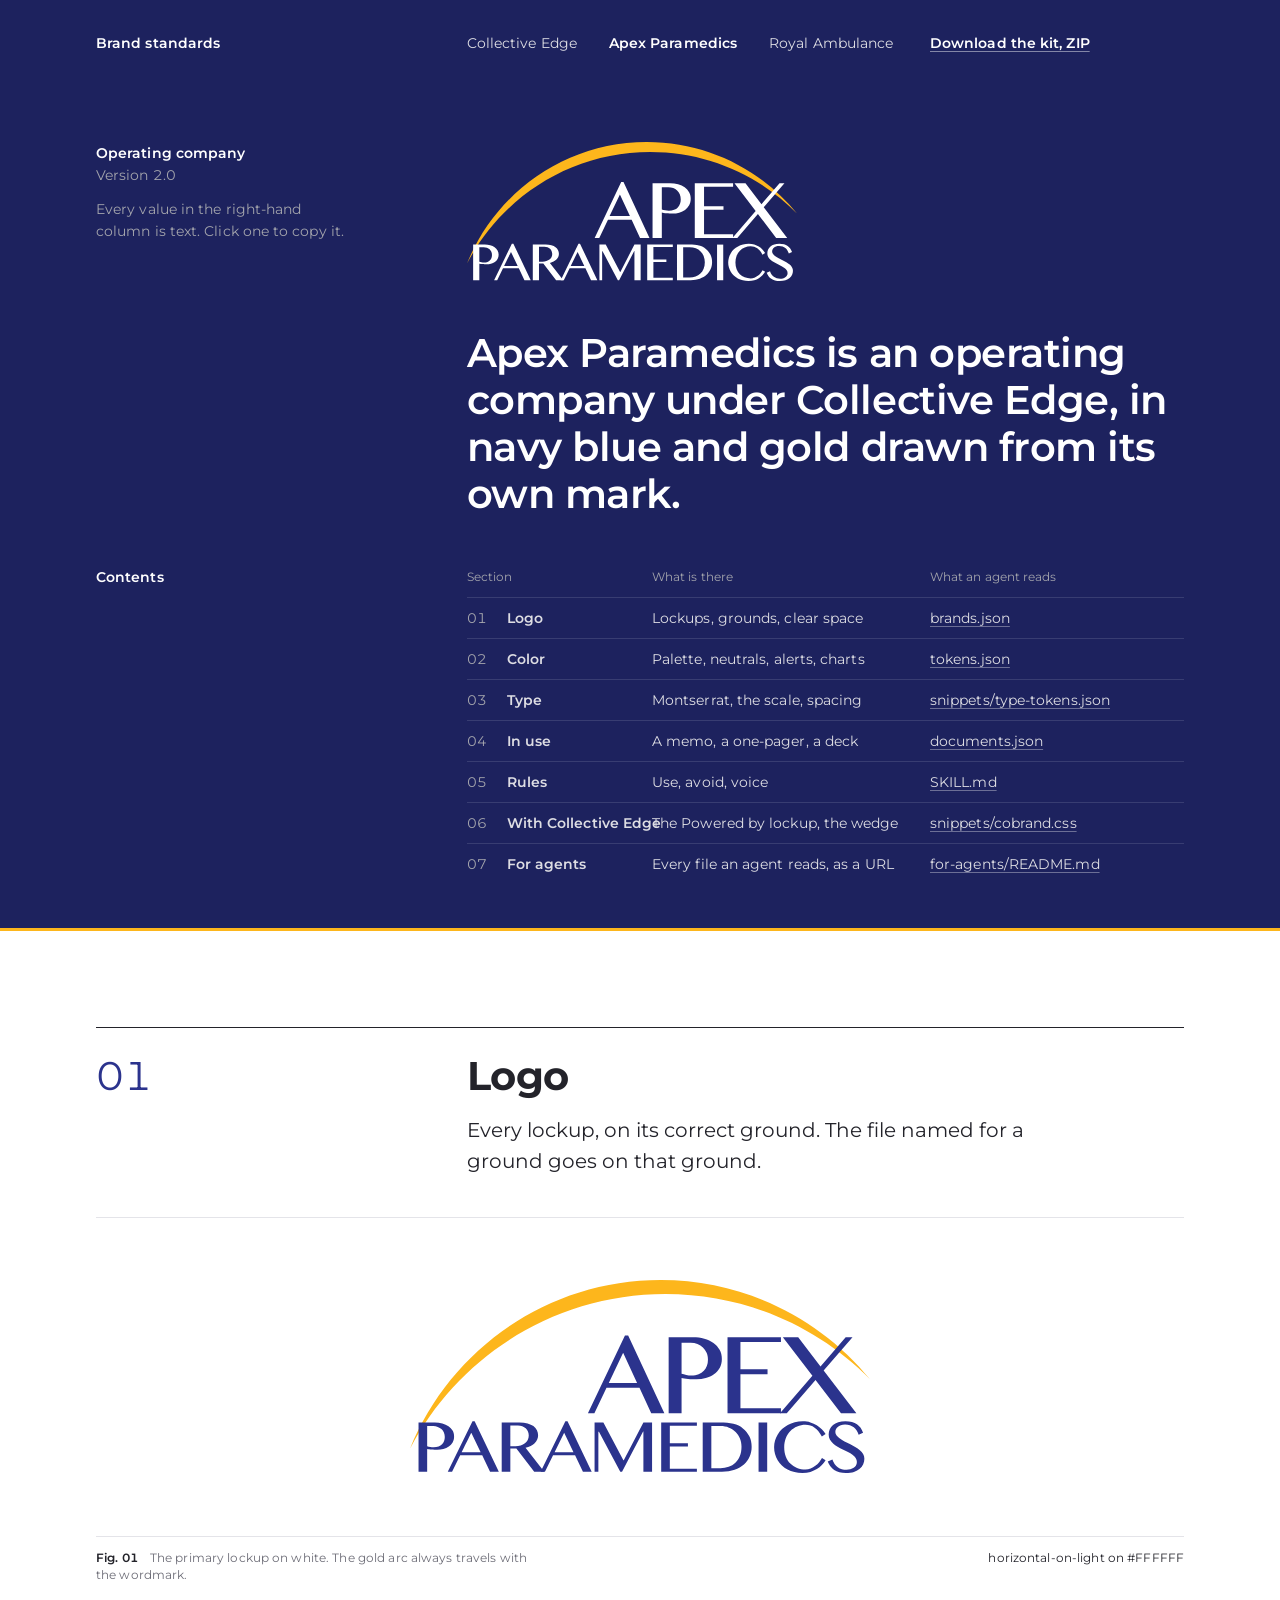
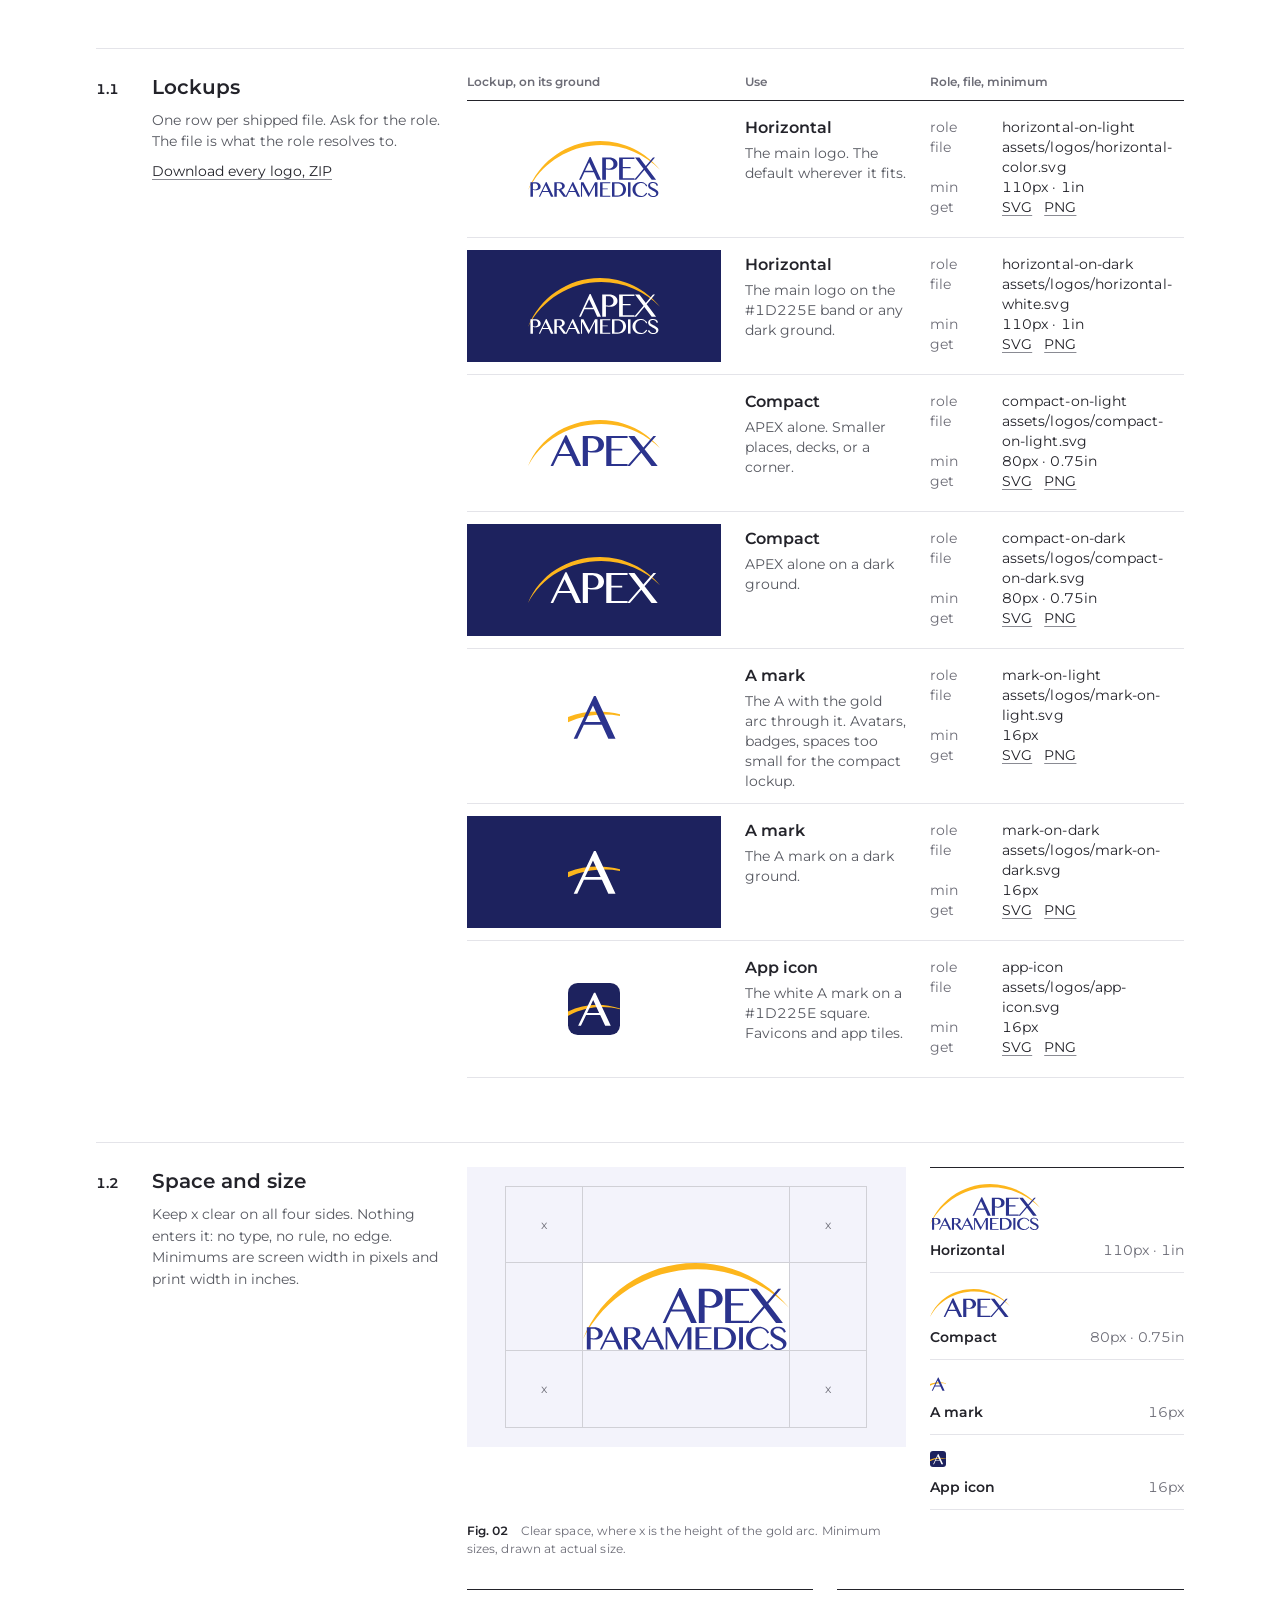
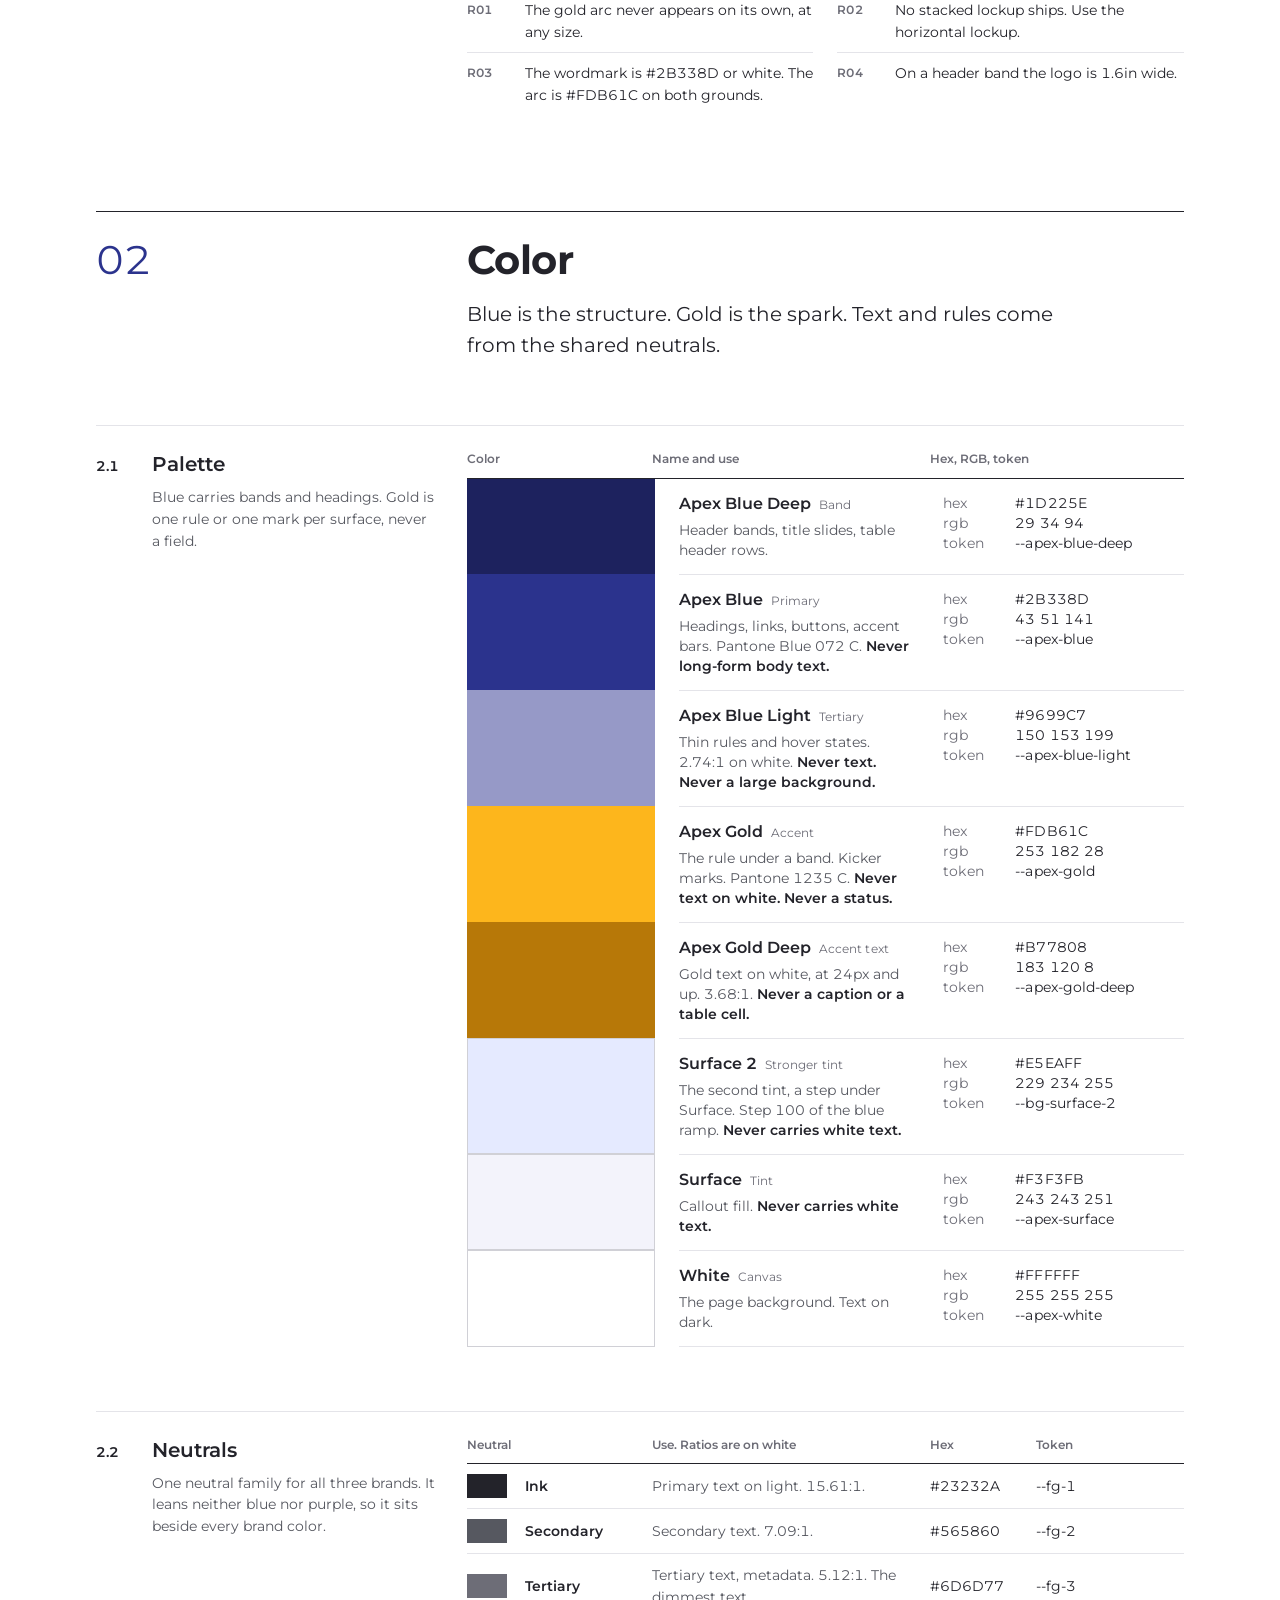
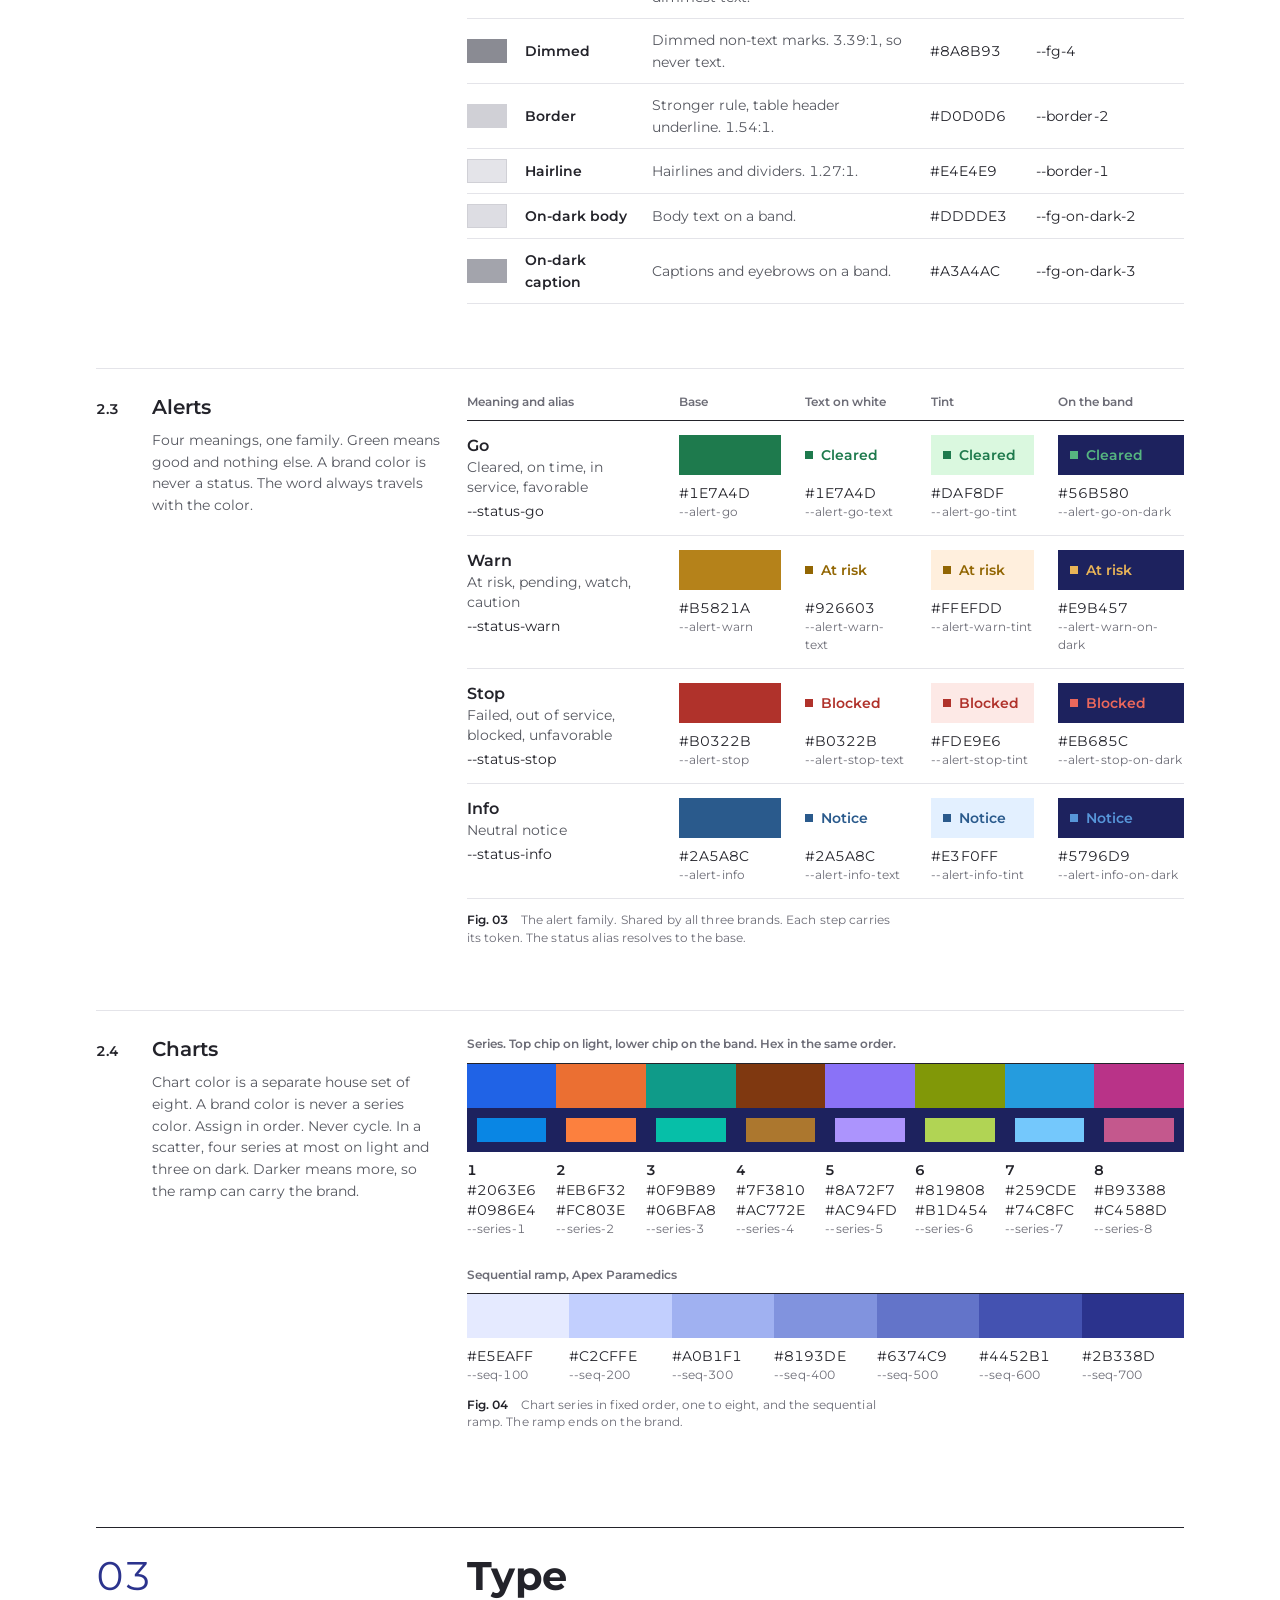
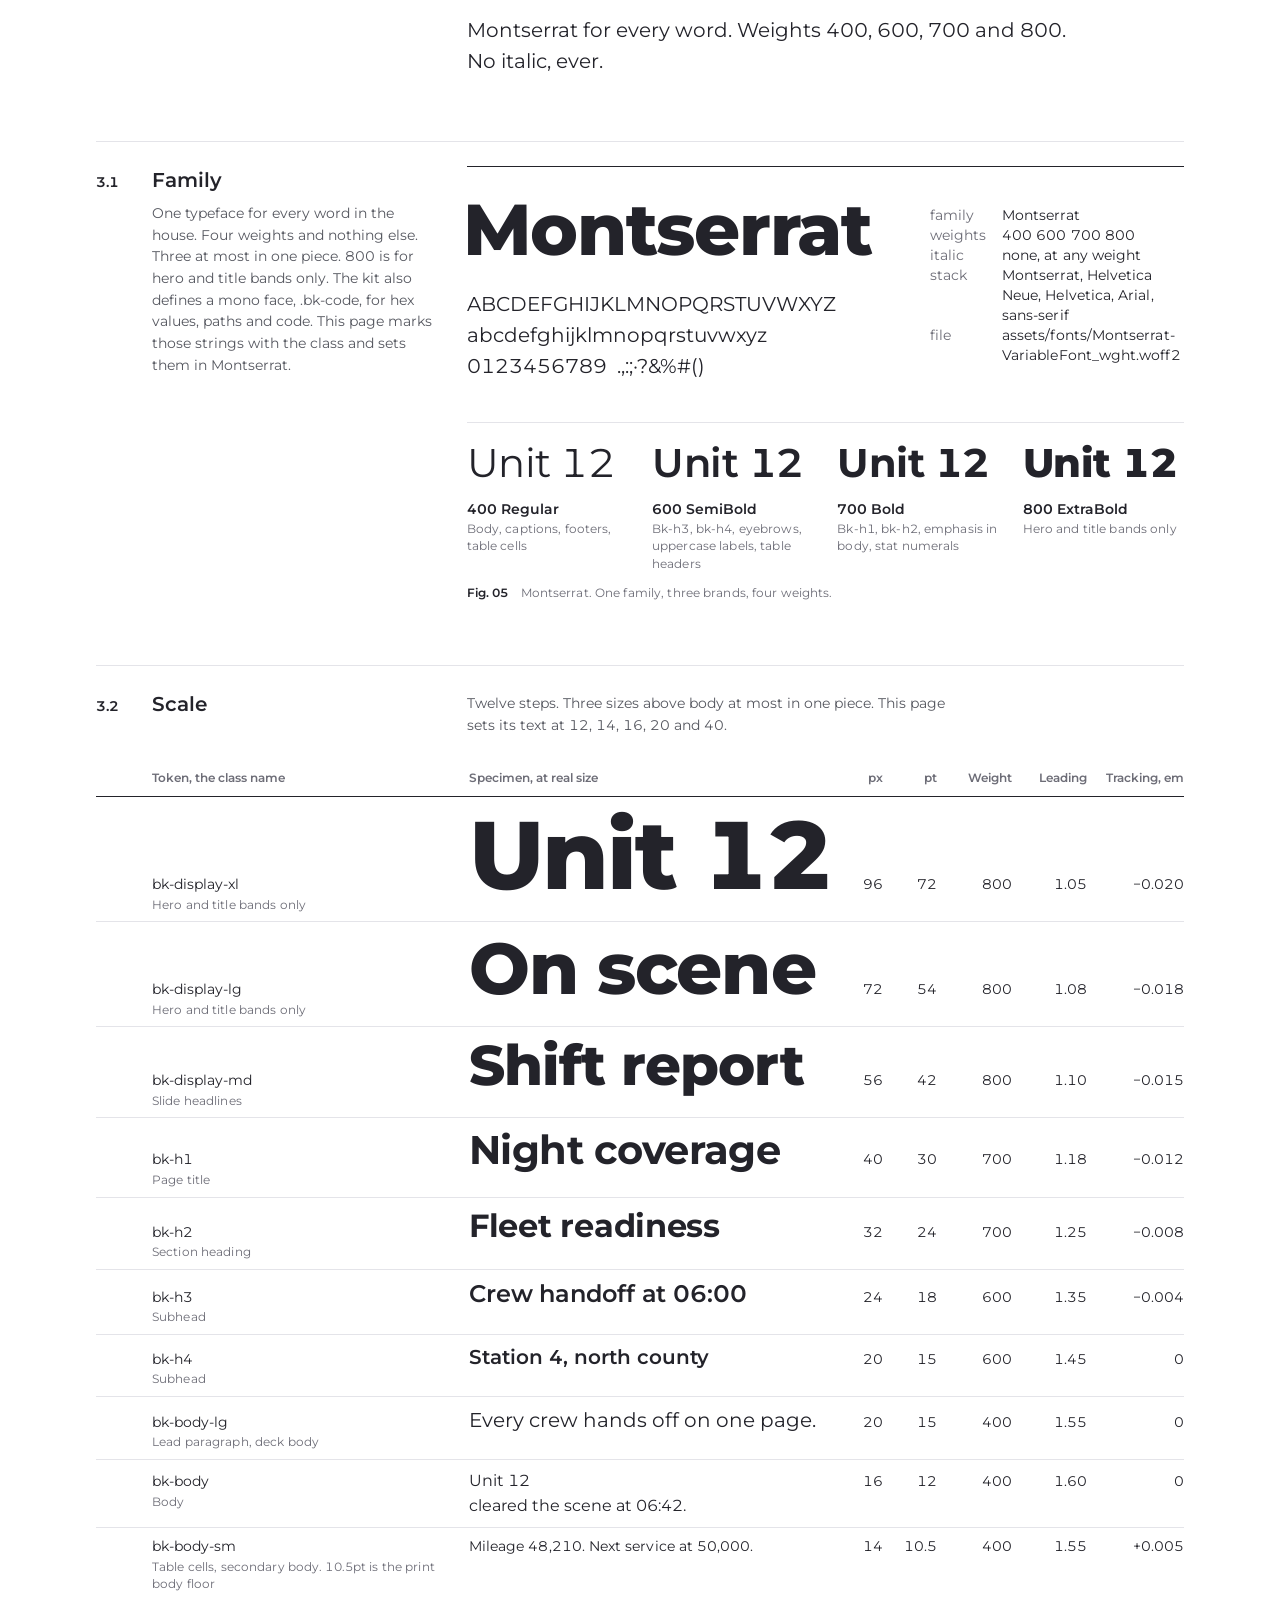
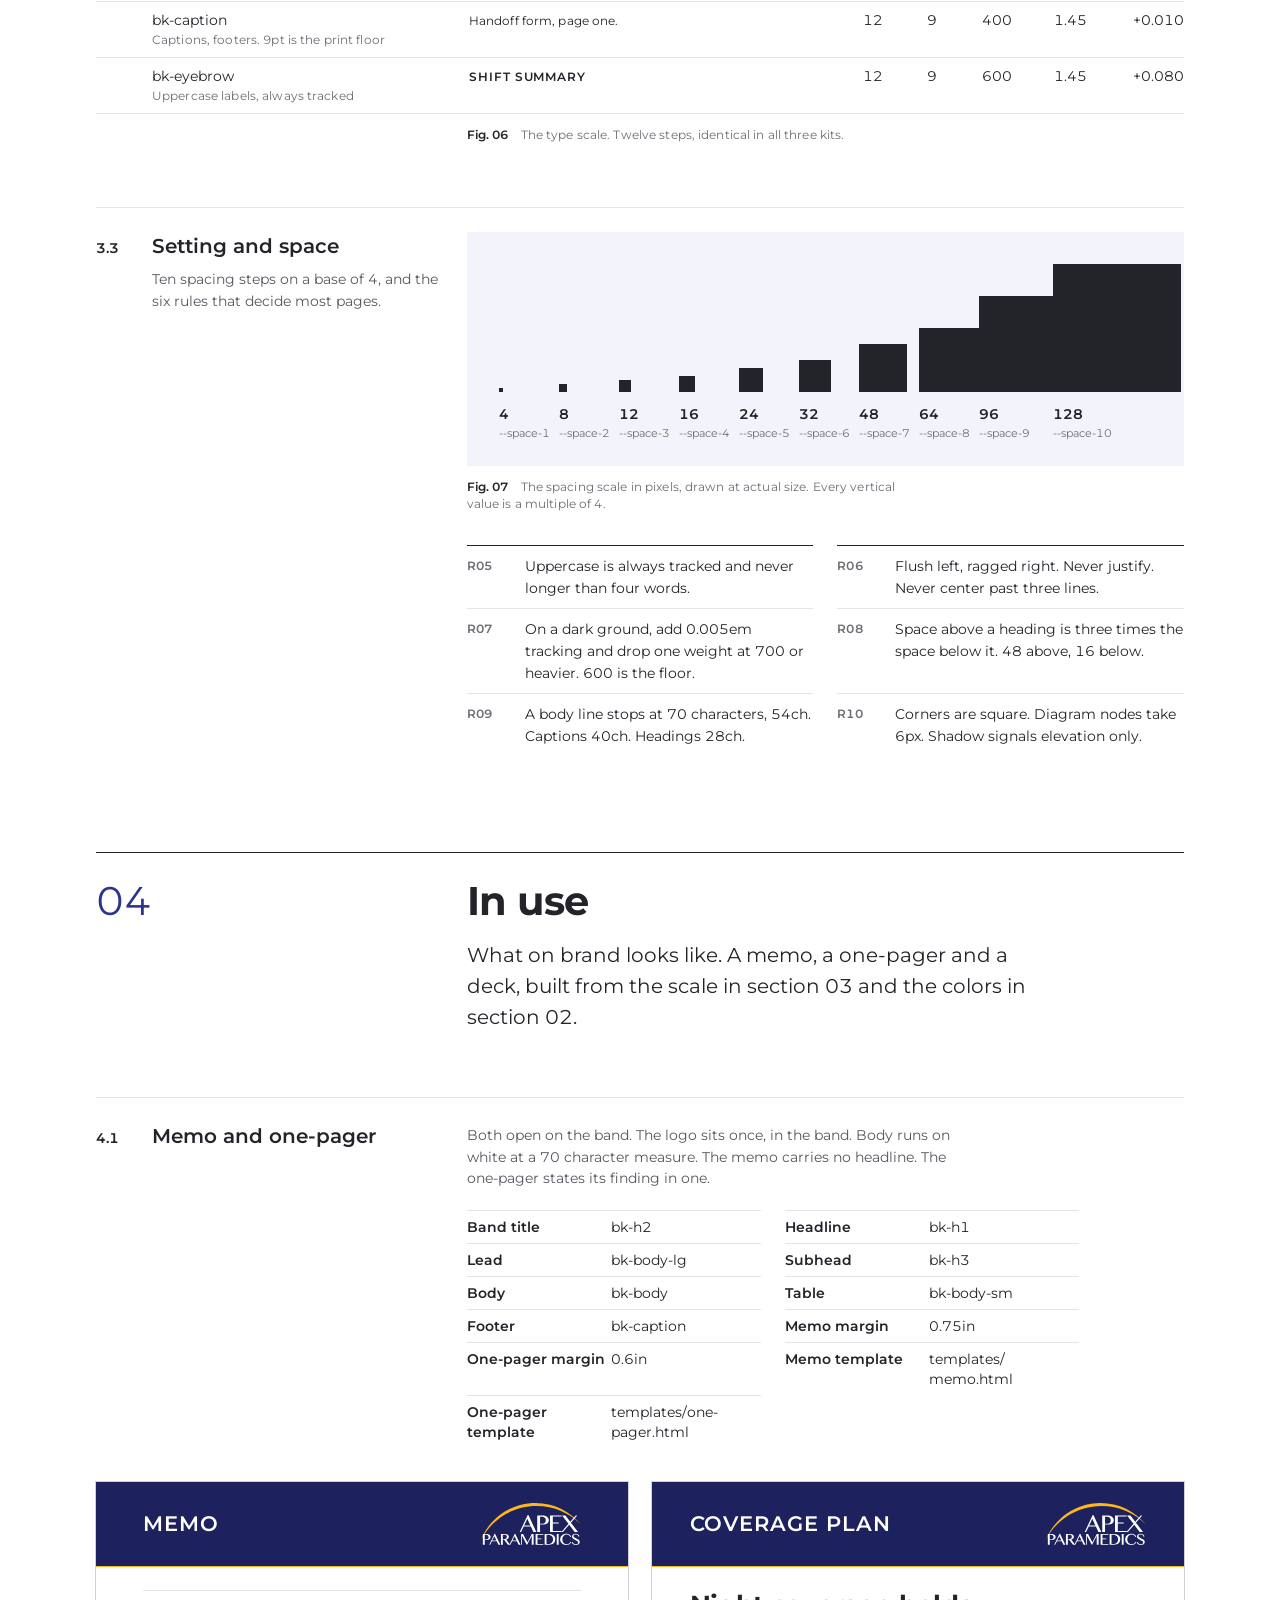
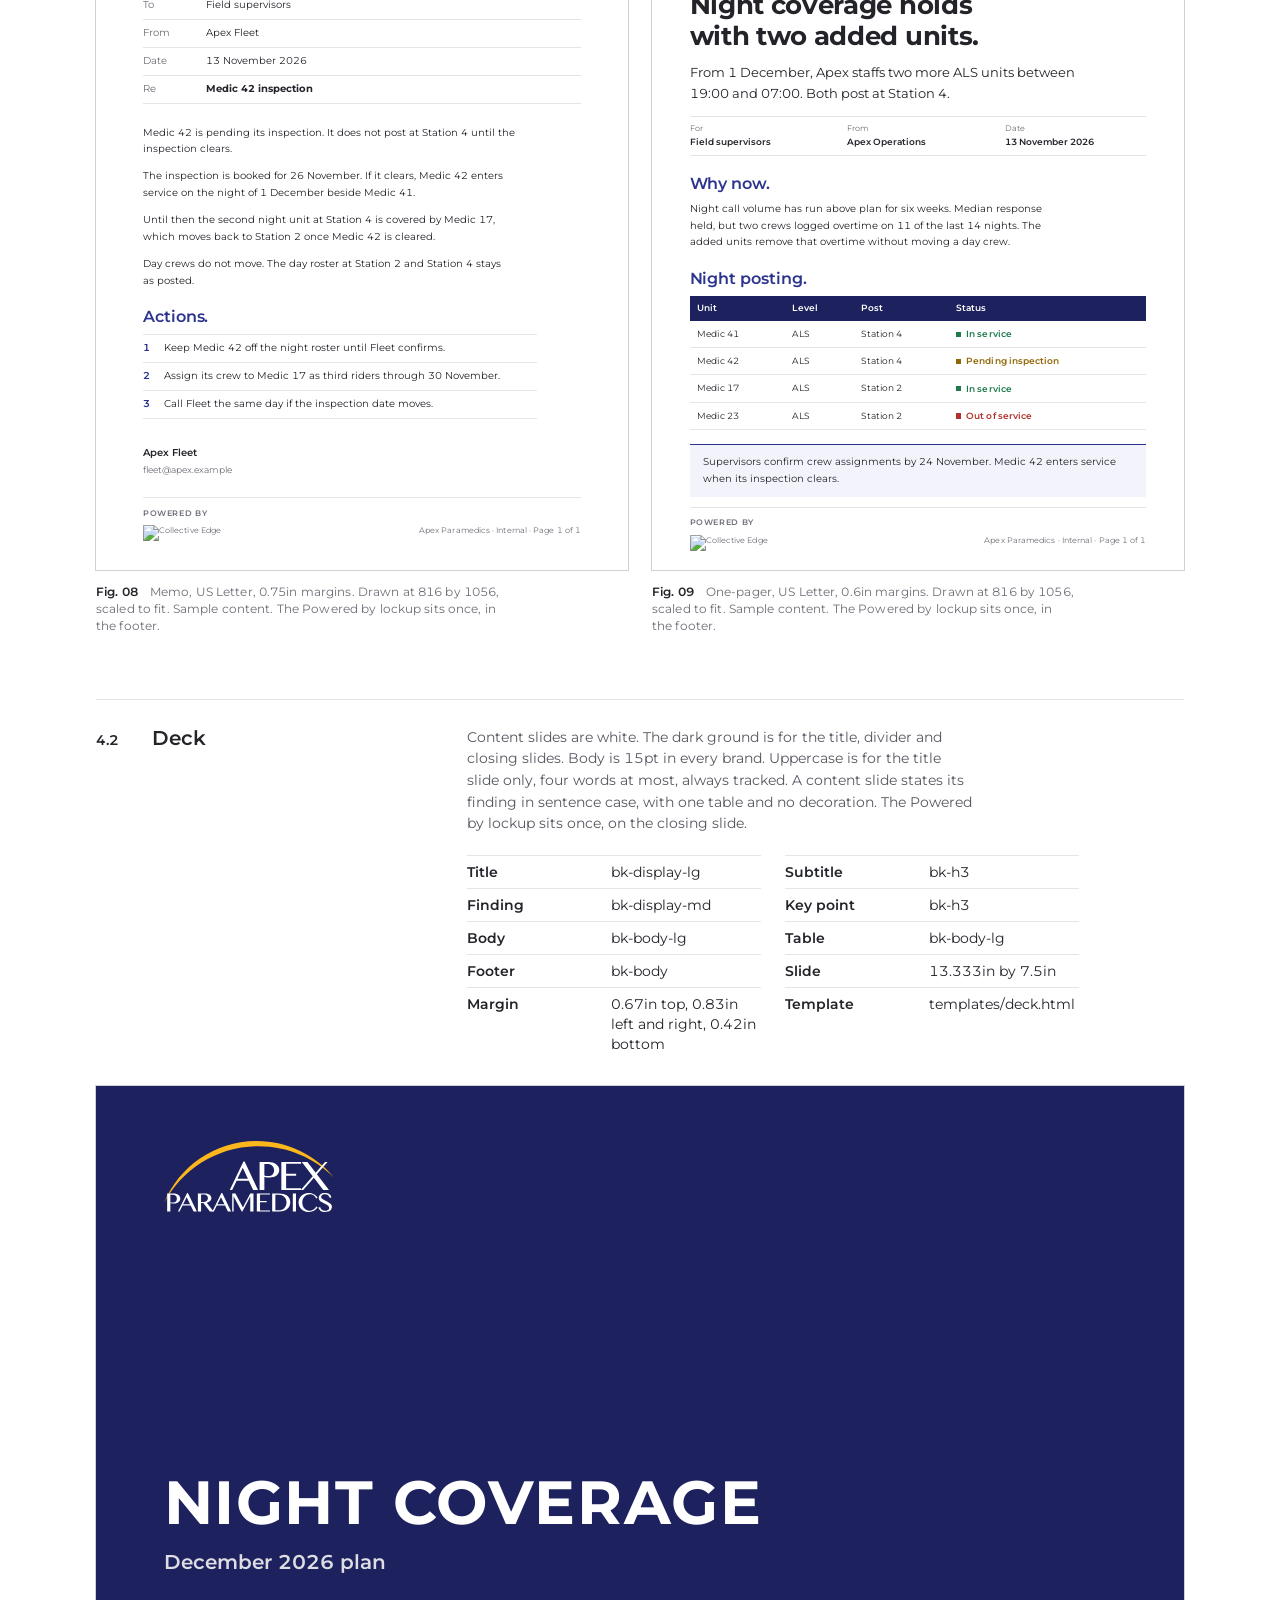
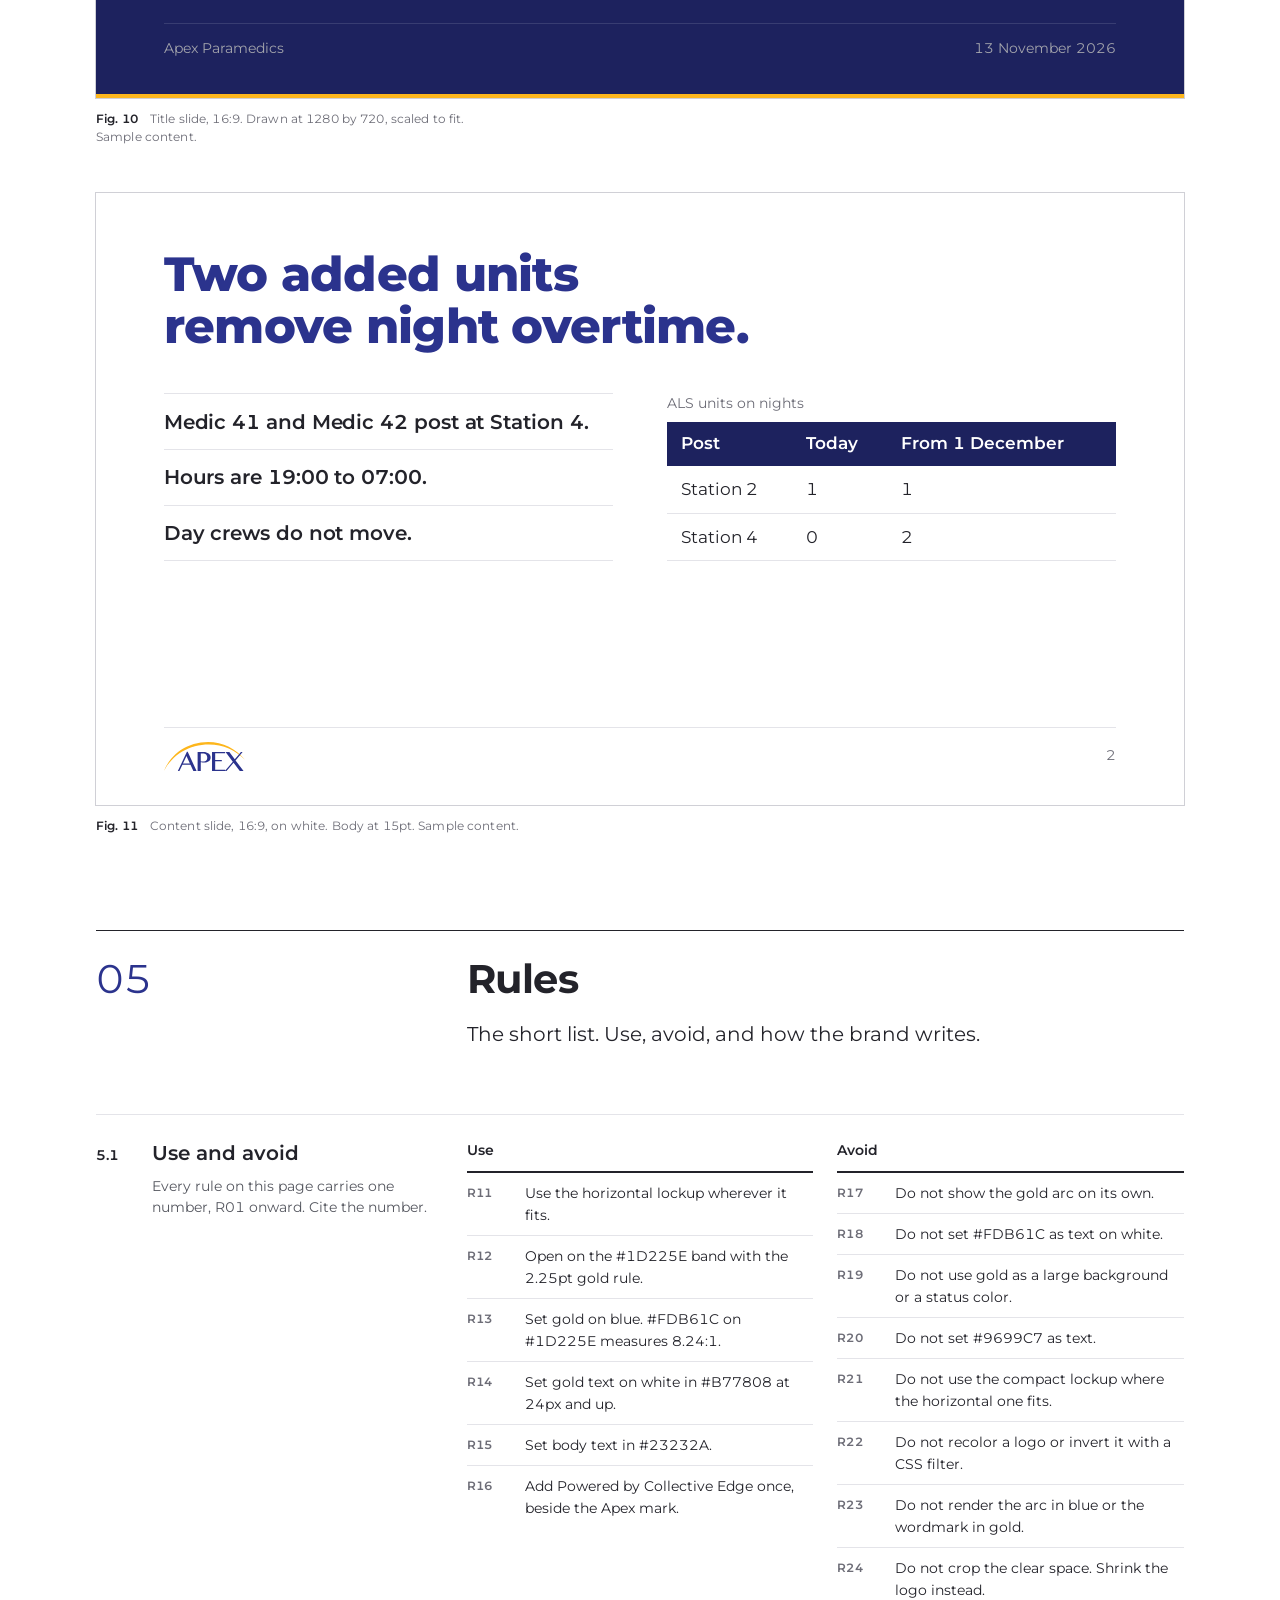
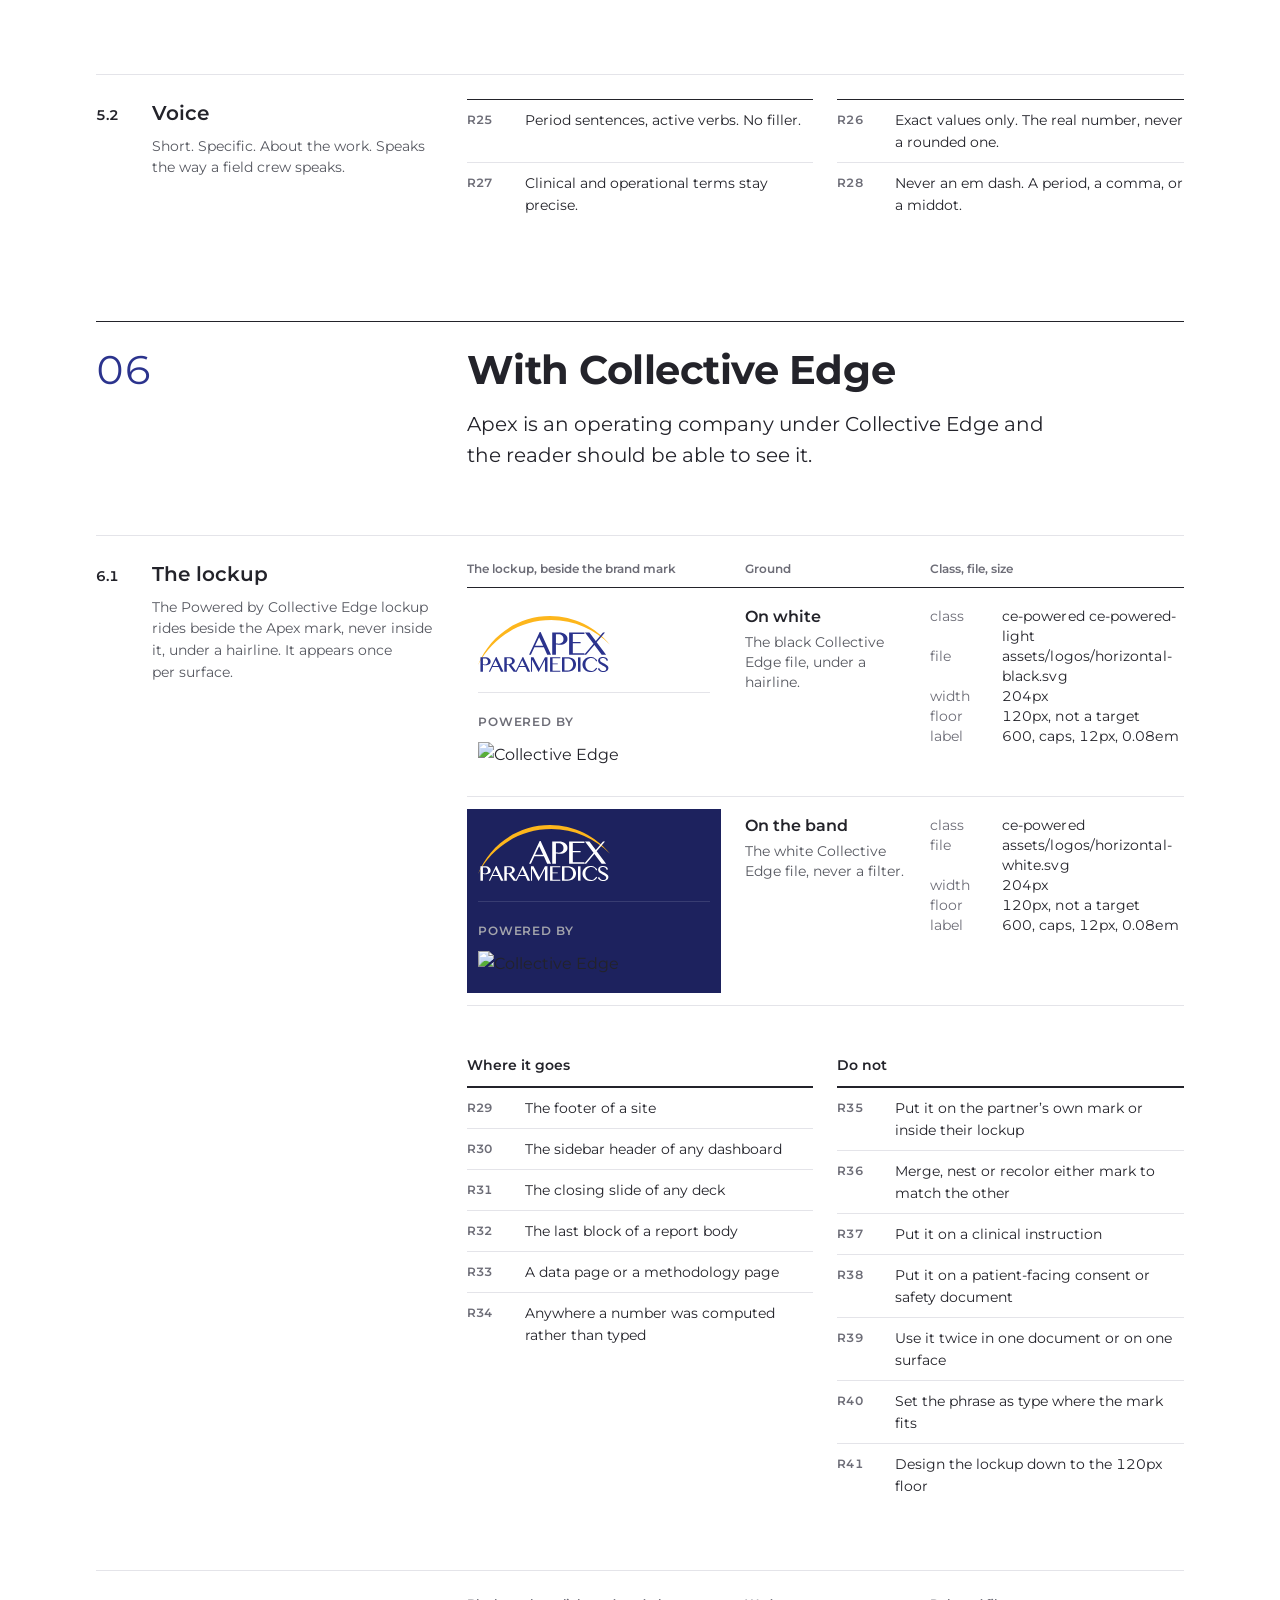
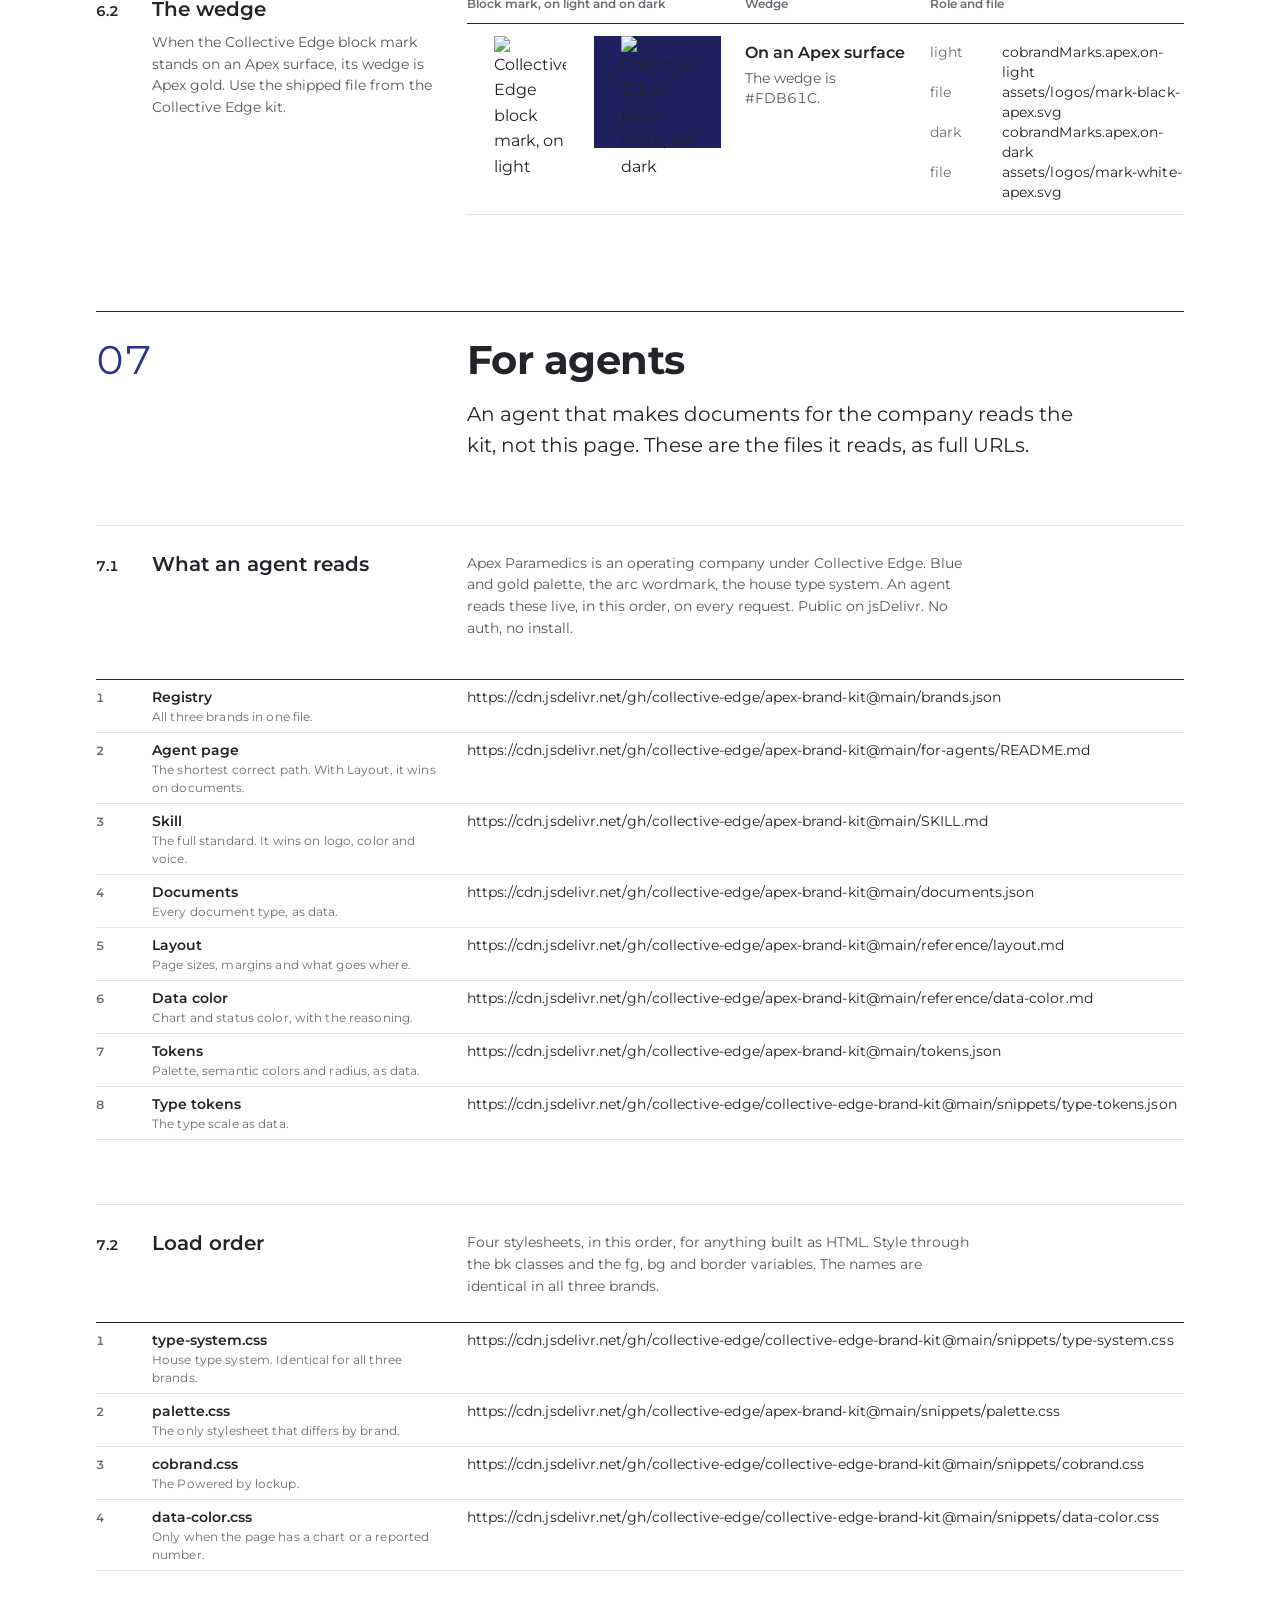
==== index.html @ e3236678 "Rebuild the kit as one design system, version 2.0 Layout standard and documents.json shared by all t" ====
<!doctype html>
<html lang="en">
<head>
<meta charset="utf-8">
<meta name="viewport" content="width=device-width, initial-scale=1">
<title>Apex Paramedics · Brand standards</title>
<meta name="description" content="Apex Paramedics is an operating company under Collective Edge, in navy blue and gold drawn from its own mark. Logo, color, type, document examples and rules, with every value an agent reads.">
<link rel="canonical" href="https://collective-edge.github.io/apex-brand-kit/">
<link rel="icon" href="assets/logos/mark-on-light.svg" type="image/svg+xml">
<meta property="og:type" content="website">
<meta property="og:site_name" content="Apex Paramedics">
<meta property="og:title" content="Apex Paramedics · Brand standards">
<meta property="og:description" content="Apex Paramedics is an operating company under Collective Edge, in navy blue and gold drawn from its own mark. Logo, color, type, document examples and rules, with every value an agent reads.">
<meta property="og:url" content="https://collective-edge.github.io/apex-brand-kit/">
<meta property="og:image" content="https://collective-edge.github.io/apex-brand-kit/guidelines/og.png">
<meta property="og:image:width" content="1200">
<meta property="og:image:height" content="630">
<meta property="og:image:alt" content="Apex Paramedics logo on the brand band">
<meta name="twitter:card" content="summary_large_image">
<style>
/* ==========================================================
   THE GUIDELINES PAGE · one layout, three brands
   Identical in all three kits. guidelines/build.py inlines this
   file into index.html and fills the marked blocks from the kit.
   Grid     12 columns · 24px gutter · 96px margin at 1440
            rail = columns 1 to 4 · figures = columns 5 to 12
            machine column = columns 10 to 12, everywhere
   Type     Montserrat 400 600 700 · 12 14 16 20 40
   Space    4px base · 96 above a section · 64 above a subsection
   Theme    the block marked THEME is all that differs per brand,
            and it is written from tokens.json
   Macros   E(n) is n pixels of a drawn document, scaled to its
            frame. TYPE(step) is a step of snippets/type-tokens.json
   ========================================================== */
@font-face { font-family: "Montserrat"; src: url("for-humans/fonts/static/Montserrat-Regular.ttf") format("truetype"), url("https://cdn.jsdelivr.net/gh/collective-edge/apex-brand-kit@main/for-humans/fonts/static/Montserrat-Regular.ttf") format("truetype"); font-weight: 400; font-style: normal; font-display: swap; }
@font-face { font-family: "Montserrat"; src: url("for-humans/fonts/static/Montserrat-SemiBold.ttf") format("truetype"), url("https://cdn.jsdelivr.net/gh/collective-edge/apex-brand-kit@main/for-humans/fonts/static/Montserrat-SemiBold.ttf") format("truetype"); font-weight: 600; font-style: normal; font-display: swap; }
@font-face { font-family: "Montserrat"; src: url("for-humans/fonts/static/Montserrat-Bold.ttf") format("truetype"), url("https://cdn.jsdelivr.net/gh/collective-edge/apex-brand-kit@main/for-humans/fonts/static/Montserrat-Bold.ttf") format("truetype"); font-weight: 700; font-style: normal; font-display: swap; }
@font-face { font-family: "Montserrat"; src: url("for-humans/fonts/static/Montserrat-ExtraBold.ttf") format("truetype"), url("https://cdn.jsdelivr.net/gh/collective-edge/apex-brand-kit@main/for-humans/fonts/static/Montserrat-ExtraBold.ttf") format("truetype"); font-weight: 800; font-style: normal; font-display: swap; }

:root {
  /* theme, neutrals and alert text · from tokens.json */
  --accent: #2B338D;
  --band: #1D225E;
  --band-rule: #FDB61C;
  --surface: #F3F3FB;
  --inverse: #1D225E;
  --th: #1D225E;
  --th-fg: #FFFFFF;
  --th-rule: #1D225E;
  --ink: #23232A;
  --sec: #565860;
  --ter: #6D6D77;
  --dim: #8A8B93;
  --hair: #E4E4E9;
  --border: #D0D0D6;
  --od1: #FFFFFF;
  --od2: #DDDDE3;
  --od3: #A3A4AC;
  --odb: rgba(255,255,255,0.12);
  --go: #1E7A4D;
  --warn: #926603;
  --stop: #B0322B;
  --info: #2A5A8C;
  /* grid */
  --m: 96px; --g: 24px;
}

*, *::before, *::after { box-sizing: border-box; }
* { margin: 0; padding: 0; }
html { font-synthesis: none; -webkit-text-size-adjust: 100%; }
body {
  font-family: "Montserrat", "Helvetica Neue", Helvetica, Arial, sans-serif;
  font-size: 16px; line-height: 1.6; font-weight: 400; font-style: normal;
  color: var(--ink); background: #FFFFFF; overflow-x: clip;
  font-variant-numeric: tabular-nums lining-nums;
  -webkit-font-smoothing: antialiased; text-rendering: optimizeLegibility;
}
b, th, h1, h2, h3, h4, h5 { font-weight: inherit; font-size: inherit; }
ol, ul { list-style: none; }
img { display: block; height: auto; }
:focus-visible { outline: 2px solid var(--ink); outline-offset: 2px; }
.band :focus-visible { outline-color: var(--od1); }
.skip { position: absolute; left: -9999px; top: 0; z-index: 2; padding: 8px 16px; background: #FFFFFF; color: var(--ink); font-size: 14px; line-height: 22px; font-weight: 600; }
.skip:focus { left: 0; }
a { color: inherit; text-decoration: underline; text-decoration-thickness: 1px; text-underline-offset: 3px; text-decoration-color: var(--dim); }
table { border-collapse: collapse; width: 100%; }
h1, h2, h3, h4, h5 { text-wrap: balance; }
p { text-wrap: pretty; }

/* ---------- grid ---------- */
.wrap { max-width: 1440px; margin: 0 auto; padding: 0 var(--m); }
.grid { display: grid; grid-template-columns: repeat(12, minmax(0, 1fr)); column-gap: var(--g); }
.rail { grid-column: 1 / span 4; }
.main { grid-column: 5 / span 8; min-width: 0; }
.full { grid-column: 1 / -1; min-width: 0; margin-top: 32px; }
.g8 { display: grid; grid-template-columns: repeat(8, minmax(0, 1fr)); column-gap: var(--g); }
.c2 { grid-column: span 2; min-width: 0; } .c3 { grid-column: span 3; min-width: 0; } .c5 { grid-column: span 5; min-width: 0; }

/* ---------- machine values · selectable, copy on click ---------- */
.nb { white-space: nowrap; }
.mc { display: grid; grid-template-columns: 60px minmax(0, 1fr); column-gap: 12px; align-content: start; font-size: 14px; line-height: 20px; letter-spacing: 0.005em; }
.mc .k { color: var(--ter); }
.mc .v { overflow-wrap: anywhere; }
.mc .v.none { color: var(--ter); }
.mc .v a { margin-right: 12px; }
[data-c] { cursor: copy; }
[data-c]:hover { text-decoration: underline; text-decoration-thickness: 1px; text-underline-offset: 3px; text-decoration-color: var(--dim); }
[data-c].ok::after { content: "  Copied"; font-weight: 600; color: var(--ter); white-space: pre; }
.band [data-c].ok::after { color: var(--od3); }

/* ---------- opening band ---------- */
/* the band fills the 900px fold exactly, rule included, on all three pages */
.band { background: var(--band); color: var(--od1); border-bottom: 3px solid var(--band-rule); letter-spacing: 0.005em; min-height: 900px; display: flex; }
.band .wrap { flex: 1; width: 100%; display: flex; flex-direction: column; padding-top: 32px; padding-bottom: 44px; }
.band .top { font-size: 14px; line-height: 22px; }
.band .top .rail { font-weight: 600; }
.band nav .c5 { display: flex; gap: 32px; }
.band nav a { color: var(--od2); text-decoration: none; }
.band nav a[aria-current] { color: var(--od1); font-weight: 600; }
.band nav a.dl { color: var(--od1); font-weight: 600; text-decoration: underline; text-decoration-color: rgba(255,255,255,0.45); justify-self: start; }
.band .id { margin-top: 88px; }
.band .meta { font-size: 14px; line-height: 22px; color: var(--od3); align-self: start; }
.band .meta p { max-width: 260px; }
.band .meta p + p { margin-top: 12px; }
.band .meta b { display: block; color: var(--od1); font-weight: 600; }
.say { text-wrap: pretty; margin-top: 48px; font-size: 40px; line-height: 1.18; font-weight: 600; letter-spacing: -0.012em; }
.band .toc { margin-top: auto; padding-top: 48px; font-size: 14px; line-height: 22px; }
.band .toc .rail { font-weight: 600; }
.toc li { border-top: 1px solid var(--odb); padding: 9px 0; align-items: baseline; text-wrap: pretty; }
.toc li.hd { border-top: 0; padding-top: 0; font-size: 12px; line-height: 22px; color: var(--od3); }
.toc a { text-decoration: none; }
.toc .t { display: grid; grid-template-columns: 40px minmax(0, 1fr); font-weight: 600; white-space: nowrap; }
.toc .t span { font-weight: 400; color: var(--od3); }
.toc .d { color: var(--od2); }
.toc .f { text-decoration: underline; text-decoration-color: rgba(255,255,255,0.35); justify-self: start; }

/* ---------- sections ---------- */
.sec { margin-top: 96px; border-top: 1px solid var(--ink); padding-top: 24px; }
.sec-head .num, .sec-head h2 { font-size: 40px; line-height: 1.18; letter-spacing: -0.012em; }
.sec-head .num { font-weight: 400; color: var(--accent); }
.sec-head h2 { font-weight: 700; }
.lead { margin-top: 16px; font-size: 20px; line-height: 1.55; max-width: 612px; }

.sub { margin-top: 64px; border-top: 1px solid var(--hair); padding-top: 24px; }
.sub > .rail { display: grid; grid-template-columns: 56px minmax(0, 1fr); align-content: start; align-items: baseline; }
.sub .n { font-size: 14px; line-height: 29px; font-weight: 600; }
.sub h3 { font-size: 20px; line-height: 29px; font-weight: 600; }
.sub .note a.blk { display: block; width: fit-content; margin-top: 8px; color: var(--ink); }
.sub .note { margin-top: 8px; font-size: 14px; line-height: 1.55; color: var(--sec); max-width: 320px; }
.sub .main > .note { margin-top: 3px; max-width: 506px; }
.used { display: block; margin-top: 16px; }
.used > span { display: grid; grid-template-columns: 144px minmax(0, 1fr); padding-top: 6px; margin-top: 6px; border-top: 1px solid var(--hair); font-size: 14px; line-height: 20px; }
.used > span:first-child { margin-top: 0; }
.used b { font-weight: 600; color: var(--ink); }
.used.wide { display: grid; grid-template-columns: 1fr 1fr; column-gap: var(--g); max-width: 612px; margin-top: 20px; }
.used.wide > span:nth-child(2) { margin-top: 0; }
.used + .stack, .used + .pair { margin-top: 32px; }

/* ---------- figures ---------- */
figure + figure, .tbl + figure, figure + .tbl { margin-top: 32px; }
figcaption { margin-top: 12px; max-width: 100%; text-wrap: pretty; display: flex; justify-content: space-between; gap: 24px; font-size: 12px; line-height: 1.45; letter-spacing: 0.01em; color: var(--ter); }
figcaption > span:first-child { max-width: 54ch; }
figcaption b { font-weight: 600; color: var(--ink); margin-right: 12px; }
figcaption .cap-r { flex: none; color: var(--ink); }
.pair { display: grid; grid-template-columns: 1fr 1fr; gap: 32px var(--g); }
.pair figure + figure { margin-top: 0; }
.stack figure + figure { margin-top: 48px; }
.plate { display: grid; place-items: center; }
.plate.dark { background: var(--band); }
.plate img { max-width: 84%; }
.field { background: var(--surface); }

/* the one large plate */
.bigplate { height: 320px; }
.bigplate.ruled { border-top: 1px solid var(--hair); border-bottom: 1px solid var(--hair); }
.sec-head + .grid > .full { margin-top: 40px; }

/* ---------- schedules: thing · meaning · machine value ---------- */
.tbl .hd { font-size: 12px; line-height: 1.45; font-weight: 600; color: var(--ter); padding-bottom: 10px; border-bottom: 1px solid var(--ink); }
.tbl .row { border-top: 1px solid var(--hair); padding: 12px 0; }
.tbl .hd + .row { border-top: 0; }
.tbl .row:last-child { border-bottom: 1px solid var(--hair); }
.tx { font-size: 14px; line-height: 20px; color: var(--sec); }
.tx b { display: block; font-size: 16px; line-height: 22px; font-weight: 600; color: var(--ink); margin-bottom: 4px; }
.tx .rl { font-size: 12px; font-weight: 400; color: var(--ter); margin-left: 8px; letter-spacing: 0.01em; }
.tx .nv { color: var(--ink); font-weight: 600; }
.logos .plate { height: 112px; }
.logos .tx, .logos .mc { padding-top: 4px; }

/* ---------- lists of lines ---------- */
.lines li { display: grid; grid-template-columns: 58px minmax(0, 1fr); padding: 9px 0; border-top: 1px solid var(--hair); font-size: 14px; line-height: 22px; }
.lines .i { font-size: 12px; font-weight: 600; color: var(--ter); letter-spacing: 0.01em; }
.lines.cols2 { display: grid; grid-template-columns: 1fr 1fr; column-gap: var(--g); }
.lines.cols2 li:nth-child(-n+2), .lines:not(.cols2) li:first-child { border-top: 1px solid var(--ink); }
.pair.rules { row-gap: 48px; }
.tbl + .pair.rules { margin-top: 48px; }
.rules h4 { font-size: 14px; line-height: 22px; font-weight: 600; padding-bottom: 10px; }
.rules .lines li:first-child { border-top: 2px solid var(--ink); }
figure + .lines, .pair + .lines { margin-top: 32px; }

/* ---------- 01 logo ---------- */
.cl { display: grid; grid-template-columns: repeat(8, minmax(0, 1fr)); column-gap: var(--g); }
.cl .field { grid-column: span 5; height: 280px; display: grid; place-items: center; }
.cs { --u: 1px; display: grid; gap: 1px; background: var(--border); padding: 1px; }
.cs span { background: var(--surface); display: grid; place-items: center; font-size: 12px; line-height: 1; color: var(--ter); position: relative; }
.cs .art { z-index: 1; background: #FFFFFF; }
.cs .art img { position: absolute; max-width: none; }
.mins { grid-column: span 3; align-self: start; }
.mins li { display: grid; grid-template-columns: minmax(0, 1fr) auto; align-items: end; column-gap: 12px; padding: 16px 0 12px; border-top: 1px solid var(--hair); font-size: 14px; line-height: 20px; }
.mins li:first-child { border-top: 1px solid var(--ink); }
.mins li:last-child { border-bottom: 1px solid var(--hair); }
.mins img { max-width: none; margin-bottom: 10px; }
.mins b { display: block; font-weight: 600; }
.mins .d { color: var(--ter); text-align: right; }

/* ---------- 02 color ---------- */
.pal .row { display: grid; grid-template-columns: 188px minmax(0, 1fr); column-gap: var(--g); padding: 0; border: 0 !important; min-height: 92px; }
.pal .sw.edge { box-shadow: inset 0 0 0 1px var(--border); }
.pal .info { display: grid; grid-template-columns: repeat(2, minmax(0, 1fr)); column-gap: var(--g); align-content: start; padding: 14px 0; border-top: 1px solid var(--hair); }
.pal .hd + .row .info { border-top: 0; }
.pal .row:last-child .info { border-bottom: 1px solid var(--hair); }

.neu .row { padding: 10px 0; align-items: center; font-size: 14px; line-height: 22px; }
.neu .nm { display: grid; grid-template-columns: 40px minmax(0, 1fr); column-gap: 18px; align-items: center; font-weight: 600; }
.neu .chip { height: 24px; }
.neu .chip.edge { box-shadow: inset 0 0 0 1px var(--border); }
.neu .u { color: var(--sec); }
.mci { display: grid; grid-template-columns: 82px minmax(0, 1fr); column-gap: var(--g); font-size: 14px; line-height: 20px; letter-spacing: 0.005em; }
.hd .mci { font-size: 12px; line-height: 1.45; letter-spacing: 0; }

.alert { table-layout: fixed; }
.alert th, .alert td { text-align: left; vertical-align: top; padding: 14px 24px 14px 0; border-top: 1px solid var(--hair); }
.alert td:last-child { padding-right: 0; }
.alert thead th { border-top: 0; padding-top: 0; padding-bottom: 10px; border-bottom: 1px solid var(--ink); font-size: 12px; line-height: 1.45; font-weight: 600; color: var(--ter); }
.alert thead th:first-child { width: 212px; }
.alert tbody tr:first-child > * { border-top: 0; }
.alert tbody tr:last-child > * { border-bottom: 1px solid var(--hair); }
.alert b { display: block; font-weight: 600; line-height: 22px; }
.alert .s { display: block; font-size: 14px; line-height: 20px; letter-spacing: 0.005em; }
.alert th .s:first-of-type { color: var(--sec); margin-bottom: 4px; }
.alert .tk { font-size: 12px; line-height: 18px; letter-spacing: 0.01em; color: var(--ter); overflow-wrap: anywhere; }
.alert .sw { display: flex; align-items: center; height: 40px; margin-bottom: 8px; }
.alert .sw.txt { padding: 0 12px; font-size: 14px; font-weight: 600; }
.alert .sw.bare { padding: 0; }
.alert .sw.dk { background: var(--band); letter-spacing: 0.005em; }
.alert .sw .dot { width: 8px; height: 8px; margin-right: 8px; }

.series { display: grid; grid-template-columns: repeat(8, minmax(0, 1fr)); }
.series + .series { margin-top: 20px; }
.series.seq { grid-template-columns: repeat(7, minmax(0, 1fr)); }
.series .c { display: block; height: 44px; margin-bottom: 8px; }
.series.two .c { margin-bottom: 0; }
.series.two .c.dk { height: 44px; border: 10px solid var(--band); margin-bottom: 8px; }
.series li > span { display: block; font-size: 14px; line-height: 20px; letter-spacing: 0.005em; }
.series .nn { font-weight: 600; }
.series .tk { font-size: 12px; line-height: 18px; letter-spacing: 0.01em; color: var(--ter); }
.series-h { font-size: 12px; line-height: 1.45; font-weight: 600; color: var(--ter); padding-bottom: 10px; margin-bottom: 0; border-bottom: 1px solid var(--ink); }
.series-h + .series { margin-top: 0; }
.series + .series-h { margin-top: 28px; }

/* ---------- 03 type ---------- */
.fam { border-top: 1px solid var(--ink); padding-top: 24px; }
.fam .w { font-size: 72px; line-height: 1.08; font-weight: 800; letter-spacing: -0.018em; margin-left: -4px; }
.fam .a { margin-top: 20px; font-size: 20px; line-height: 1.55; }
.fam .mc { padding-top: 14px; }
.wts { margin-top: 40px; border-top: 1px solid var(--hair); }
.wts li { padding-top: 16px; }
.wts .s { display: block; font-size: 40px; line-height: 1.18; letter-spacing: -0.012em; }
.wts b { display: block; margin-top: 12px; font-size: 14px; line-height: 22px; font-weight: 600; }
.wts .u { display: block; font-size: 12px; line-height: 1.45; letter-spacing: 0.01em; color: var(--ter); }

.scale th, .scale td { vertical-align: baseline; text-align: right; padding: 8px 0; border-top: 1px solid var(--hair); font-size: 14px; line-height: 1.55; }
.scale th { width: 424px; text-align: left; padding-left: 56px; padding-right: 24px; }
.scale th b { display: inline-block; font-weight: 600; }
.scale th .u { display: block; font-size: 12px; line-height: 1.45; letter-spacing: 0.01em; color: var(--ter); }
.scale td.s { text-align: left; white-space: nowrap; }
.scale td.s span { display: block; font-size: var(--fs); }
.scale td:nth-child(3), .scale td:nth-child(4) { width: 58px; }
.scale td:nth-child(5), .scale td:nth-child(6) { width: 82px; }
.scale td:nth-child(7) { width: 106px; }
.scale thead th, .scale thead td { border-top: 0; padding-top: 0; padding-bottom: 10px; border-bottom: 1px solid var(--ink); font-size: 12px; line-height: 1.45; font-weight: 600; color: var(--ter); }
.scale tbody tr:first-child > * { border-top: 0; }
.scale tbody tr:last-child > * { border-bottom: 1px solid var(--hair); }

.space { padding: 32px 32px 24px; }
.space ol { display: flex; align-items: flex-end; justify-content: space-between; }
.space li { min-width: 60px; }
.space .q { display: block; background: var(--ink); }
.space b { display: block; margin-top: 12px; font-size: 14px; line-height: 20px; font-weight: 600; }
.space .tk { display: block; font-size: 11px; line-height: 18px; color: var(--ter); white-space: nowrap; }
.meas .row { padding: 10px 0; font-size: 14px; line-height: 22px; align-items: baseline; }
.meas .row b { font-weight: 600; }
.meas .u { color: var(--sec); }

/* ---------- 04 in use · every length is E(real px) so the piece scales with its frame ---------- */
.frame { container-type: inline-size; box-shadow: 0 0 0 1px var(--border); }
.x-doc { --e: calc(100cqw / 51); aspect-ratio: 8.5 / 11; background: #FFFFFF; display: flex; flex-direction: column; overflow: hidden; }
.x-band { background: var(--band); border-bottom: calc(var(--e)*0.1875) solid var(--band-rule); color: #FFFFFF; padding: calc(var(--e)*2) calc(var(--e)*var(--mx)); display: flex; justify-content: space-between; align-items: center; }
.x-bt { font-size: calc(var(--e)*2); line-height: 1.25; font-weight: 700; letter-spacing: -0.008em; font-weight: 600; letter-spacing: 0.045em; text-transform: uppercase; }
.x-body { padding: calc(var(--e)*2.25) calc(var(--e)*var(--mx)) calc(var(--e)*1); flex: 1; }
.x-h1 { font-size: calc(var(--e)*2.5); line-height: 1.18; font-weight: 700; letter-spacing: -0.012em; }
.x-lead { font-size: calc(var(--e)*1.25); line-height: 1.55; font-weight: 400; letter-spacing: 0em; margin-top: calc(var(--e)*1); max-width: calc(var(--e)*40); }
.x-meta { display: grid; grid-template-columns: repeat(3, 1fr); column-gap: calc(var(--e)*1.5); margin-top: calc(var(--e)*1.25); padding: calc(var(--e)*0.625) 0; border-top: 1px solid var(--hair); border-bottom: 1px solid var(--hair); }
.x-meta span { display: block; font-size: calc(var(--e)*0.75); line-height: 1.45; letter-spacing: 0.01em; color: var(--ter); }
.x-meta b { display: block; font-size: calc(var(--e)*0.875); line-height: 1.55; font-weight: 600; }
.x-h3 { font-size: calc(var(--e)*1.5); line-height: 1.35; font-weight: 600; letter-spacing: -0.004em; color: var(--accent); margin: calc(var(--e)*1.625) 0 calc(var(--e)*0.625); }
.x-p { font-size: calc(var(--e)*1); line-height: 1.6; font-weight: 400; letter-spacing: 0em; max-width: calc(var(--e)*35.75); }
.x-p + .x-p { margin-top: calc(var(--e)*1); }
.x-call { margin-top: calc(var(--e)*1.375); padding: calc(var(--e)*0.875) calc(var(--e)*1.25); background: var(--surface); border-top: calc(var(--e)*0.125) solid var(--accent); font-size: calc(var(--e)*1); line-height: 1.6; }
.x-table { font-size: calc(var(--e)*0.875); line-height: 1.55; font-weight: 400; letter-spacing: 0.005em; }
.x-table th { text-align: left; font-weight: 600; padding: calc(var(--e)*0.5) calc(var(--e)*0.75); background: var(--th); color: var(--th-fg); border-bottom: calc(var(--e)*0.125) solid var(--th-rule); }
.x-table td { padding: calc(var(--e)*0.5625) calc(var(--e)*0.75); border-bottom: 1px solid var(--hair); }
.x-table th, .x-table td { white-space: nowrap; }
.st { display: inline-flex; align-items: center; gap: calc(var(--e)*0.5); font-weight: 600; }
.st .dot { width: calc(var(--e)*0.5); height: calc(var(--e)*0.5); background: currentColor; }
.st.go { color: var(--go); } .st.warn { color: var(--warn); } .st.stop { color: var(--stop); } .st.info { color: var(--info); }
.x-foot { margin: 0 calc(var(--e)*var(--mx)); padding: calc(var(--e)*0.875) 0 calc(var(--e)*var(--mx)*0.62); border-top: 1px solid var(--hair); display: flex; justify-content: space-between; align-items: flex-end; font-size: calc(var(--e)*0.75); line-height: 1.45; letter-spacing: 0.01em; color: var(--ter); }
.x-foot .pw { gap: calc(var(--e)*0.625); }
.x-foot .pw span { font-size: calc(var(--e)*0.75); }
.x-foot .pw img { width: calc(var(--e)*12.75); }
.x-foot .pw + span { margin-bottom: calc(var(--e)*0.4375); }
/* memo */
.x-to { display: grid; grid-template-columns: calc(var(--e)*6) minmax(0, 1fr); font-size: calc(var(--e)*1); line-height: 1.6; border-top: 1px solid var(--hair); }
.x-to > * { padding: calc(var(--e)*0.5) 0; border-bottom: 1px solid var(--hair); }
.x-to span { color: var(--ter); }
.x-to b { font-weight: 400; }
.x-to b.re { font-weight: 700; }
.x-to + .x-p { margin-top: calc(var(--e)*2); }
.x-ol li { display: grid; grid-template-columns: calc(var(--e)*2) minmax(0, 1fr); font-size: calc(var(--e)*1); line-height: 1.6; padding: calc(var(--e)*0.5) 0; border-top: 1px solid var(--hair); max-width: calc(var(--e)*37.75); }
.x-ol li:last-child { border-bottom: 1px solid var(--hair); }
.x-ol span { font-weight: 600; color: var(--accent); }
.x-sign { margin-top: calc(var(--e)*2.5); font-size: calc(var(--e)*1); line-height: 1.6; }
.x-sign b { display: block; font-weight: 600; }
.x-sign span { color: var(--ter); font-size: calc(var(--e)*0.875); }

.pw { display: grid; gap: 12px; justify-items: start; }
.pw span { font-size: 12px; line-height: 1.45; font-weight: 600; letter-spacing: 0.08em; text-transform: uppercase; color: var(--ter); }
.pw img { width: 204px; max-width: 100%; }

.x-slide { --e: calc(100cqw / 80); aspect-ratio: 16 / 9; display: flex; flex-direction: column; padding: calc(var(--e)*var(--mt)) calc(var(--e)*var(--mx)) calc(var(--e)*var(--mb)); overflow: hidden; }
.x-slide.title { background: var(--inverse); color: #FFFFFF; border-bottom: calc(var(--e)*0.3125) solid var(--band-rule); }
.x-slide .mid { margin-top: auto; }
.x-dt { font-size: calc(var(--e)*4.5); line-height: 1.08; font-weight: 800; letter-spacing: -0.018em; font-weight: 700; letter-spacing: 0.025em; text-transform: uppercase; }
.x-ds { font-size: calc(var(--e)*1.5); line-height: 1.35; font-weight: 600; letter-spacing: -0.004em; letter-spacing: 0.001em; color: var(--od2); margin-top: calc(var(--e)*1); }
.x-slide .ft { margin-top: calc(var(--e)*3.5); padding-top: calc(var(--e)*1); border-top: 1px solid var(--odb); display: flex; justify-content: space-between; align-items: center; font-size: calc(var(--e)*1); line-height: 1.6; font-weight: 400; letter-spacing: 0em; color: var(--od3); }
.x-slide.body { background: #FFFFFF; }
.x-st { font-size: calc(var(--e)*3.5); line-height: 1.1; font-weight: 800; letter-spacing: -0.015em; color: var(--accent); max-width: calc(var(--e)*60); }
.x-slide .cols { display: grid; grid-template-columns: 1fr 1fr; column-gap: calc(var(--e)*4); margin-top: calc(var(--e)*3); }
.x-pts li { font-size: calc(var(--e)*1.5); line-height: 1.35; font-weight: 600; letter-spacing: -0.004em; padding: calc(var(--e)*1) 0; border-top: 1px solid var(--hair); }
.x-pts li:last-child { border-bottom: 1px solid var(--hair); }
.x-tc { font-size: calc(var(--e)*1); line-height: 1.6; font-weight: 400; letter-spacing: 0em; color: var(--ter); margin-bottom: calc(var(--e)*0.5); }
.x-table.big { font-size: calc(var(--e)*1.25); line-height: 1.55; font-weight: 400; letter-spacing: 0em; }
.x-table.big th { padding: calc(var(--e)*0.625) calc(var(--e)*1); font-weight: 600; }
.x-table.big td { padding: calc(var(--e)*0.75) calc(var(--e)*1); }
.x-slide.body .ft { margin-top: auto; border-top-color: var(--hair); color: var(--ter); }

/* ---------- 06 co-brand ---------- */
.lockrow .plate { height: 184px; }
.lockrow .lk { width: 232px; }
.lockrow .lk > img { max-width: none; }
.lockrow .plate .pw { width: 100%; margin-top: 20px; padding-top: 20px; border-top: 1px solid var(--hair); }
.lockrow .plate.dark .pw { border-top-color: var(--odb); }
.lockrow .plate.dark .pw span { color: var(--od3); }
.wedge .duo { display: grid; grid-template-columns: 1fr 1fr; }
.wedge .plate { height: 112px; }
.wedge .plate img { width: 72px; }
.lockrow .tx, .lockrow .mc, .wedge .tx, .wedge .mc { padding-top: 6px; }

/* ---------- 07 agents ---------- */
.urls { margin-top: 24px; }
.urls li { padding: 6px 0; border-top: 1px solid var(--hair); align-items: baseline; }
.urls li:first-child { border-top: 1px solid var(--ink); }
.urls li:last-child { border-bottom: 1px solid var(--hair); }
.urls .rail { display: grid; grid-template-columns: 56px minmax(0, 1fr); align-items: baseline; }
.urls .i { font-size: 12px; line-height: 22px; font-weight: 600; color: var(--ter); }
.urls b { display: block; font-size: 14px; line-height: 22px; font-weight: 600; overflow-wrap: anywhere; }
.urls .d { display: block; font-size: 12px; line-height: 18px; color: var(--ter); letter-spacing: 0.01em; }
.urls .main { font-size: 14px; line-height: 22px; letter-spacing: 0.005em; overflow-wrap: anywhere; }

/* ---------- colophon ---------- */
.colophon { margin-top: 80px; border-top: 1px solid var(--ink); padding: 24px 0 72px; align-items: start; }
.colophon .main { display: flex; justify-content: space-between; align-items: flex-start; gap: 24px; }
.colophon .pw a { font-size: 12px; line-height: 1.6; letter-spacing: 0.01em; }
.colophon p { font-size: 12px; line-height: 1.6; letter-spacing: 0.01em; color: var(--ter); }

/* ---------- narrow ---------- */
@media (max-width: 960px) {
  :root { --m: 16px; }
  .rail, .main { grid-column: 1 / -1; }
  .g8, .cl { grid-template-columns: minmax(0, 1fr); row-gap: 12px; }
  .c2, .c3, .c5, .cl .field, .mins { grid-column: 1 / -1; }
  .band { min-height: 0; }
  .band nav { margin-top: 8px; }
  .band nav .c5 { flex-wrap: wrap; gap: 4px 16px; }
  .band .id { margin-top: 48px; }
  .band .id .main { margin-top: 32px; }
  .band .id img { max-width: 100%; margin-left: 0 !important; }
  .say { font-size: 28px; margin-top: 32px; }
  .band .toc { margin-top: 48px; }
  .toc li.hd { display: none; }
  .toc li { row-gap: 2px; }
  .sec-head .num, .sec-head h2 { font-size: 28px; }
  .sub > .rail { margin-bottom: 20px; }
  .sub .note { max-width: none; }
  .pair, .lines.cols2, .used.wide { grid-template-columns: minmax(0, 1fr); }
  .lines.cols2 li:nth-child(2) { border-top-color: var(--hair); }
  .used.wide > span:nth-child(2) { margin-top: 6px; }
  .bigplate { height: 220px; }
  .tbl .hd { display: none; }
  .tbl .hd + .row { border-top: 1px solid var(--ink); }
  .plate:not(.dark):not(.bigplate) { box-shadow: inset 0 0 0 1px var(--hair); }
  .pal .row { grid-template-columns: 56px minmax(0, 1fr); column-gap: 16px; }
  .pal .info { grid-template-columns: minmax(0, 1fr); row-gap: 8px; }
  .pal .hd + .row .info { border-top: 1px solid var(--ink); }
  .neu .row { row-gap: 4px; }
  .cl .field { height: auto; padding: 24px 0; }
  .cs { --u: min(1px, calc((100vw - 32px) / var(--w))); }
  .mins { margin-top: 12px; }
  /* the alert table and the type scale restack: one block per row, labelled cells */
  .alert, .alert tbody, .alert tr, .alert th, .alert td, .scale, .scale tbody, .scale tr, .scale th, .scale td { display: block; }
  .alert thead, .scale thead { display: none; }
  .alert tbody tr { display: grid; grid-template-columns: repeat(2, minmax(0, 1fr)); column-gap: 16px; padding: 14px 0 6px; border-top: 1px solid var(--hair); }
  .alert tbody tr:first-child { border-top: 1px solid var(--ink); }
  .alert tbody tr:last-child { border-bottom: 1px solid var(--hair); }
  .alert tbody th, .alert tbody td { border: 0 !important; padding: 0 0 12px; }
  .alert tbody th { grid-column: 1 / -1; }
  .alert td::before, .scale td[data-l]::before { content: attr(data-l); display: block; font-size: 12px; line-height: 18px; font-weight: 600; color: var(--ter); }
  .alert td::before { margin-bottom: 6px; }
  .scale tbody tr { display: grid; grid-template-columns: repeat(5, minmax(0, 1fr)); column-gap: 8px; padding: 12px 0; border-top: 1px solid var(--hair); }
  .scale tbody tr:first-child { border-top: 1px solid var(--ink); }
  .scale tbody tr:last-child { border-bottom: 1px solid var(--hair); }
  .scale tbody th, .scale tbody td { border: 0 !important; padding: 0; width: auto; text-align: left; }
  .scale td:nth-child(n) { width: auto; }
  .scale tbody th, .scale tbody td.s { grid-column: 1 / -1; }
  .scale tbody td.s { padding: 10px 0 12px; white-space: normal; }
  .scale td.s span { font-size: var(--fl, var(--fs)); }
  .series, .series.seq { grid-template-columns: repeat(4, minmax(0, 1fr)); row-gap: 16px; }
  .fam .w { font-size: 44px; }
  .fam .a { font-size: 17px; }
  .wts { row-gap: 0; }
  .wts .s { font-size: 28px; }
  .space { padding: 24px 16px 16px; }
  .space ol { flex-wrap: wrap; gap: 20px 16px; justify-content: flex-start; }
  .colophon .main { flex-direction: column; margin-top: 24px; }
  figcaption { flex-wrap: wrap; gap: 4px 24px; }
  .urls .main { margin-top: 4px; padding-left: 56px; }
  .urls li { padding: 10px 0; }
}

</style>
</head>
<body class="b-apex">
<a class="skip" href="#content">Skip to the standards</a>

<header class="band">
  <div class="wrap">
    <div class="grid top">
      <p class="rail">Brand standards</p>
      <nav class="main g8" aria-label="Brands"><span class="c5"><a href="https://collective-edge.github.io/collective-edge-brand-kit/">Collective Edge</a><a href="https://collective-edge.github.io/apex-brand-kit/" aria-current=page>Apex Paramedics</a><a href="https://collective-edge.github.io/royal-brand-kit/">Royal Ambulance</a></span><a class="c3 dl" href="https://github.com/collective-edge/apex-brand-kit/archive/refs/heads/main.zip">Download the kit, ZIP</a></nav>
    </div>
    <div class="grid id">
      <div class="rail meta">
        <p><b>Operating company</b>Version 2.0</p>
        <p>Every value in the right-hand column is text. Click one to copy it.</p>
      </div>
      <div class="main">
        <img src="assets/logos/horizontal-white.svg" alt="Apex Paramedics" style="width:330px;margin-left:0px">
        <h1 class="say">Apex Paramedics is an operating company under Collective Edge, in navy blue and gold drawn from its own mark.</h1>
      </div>
    </div>
    <nav class="grid toc" aria-label="Contents">
      <p class="rail">Contents</p>
      <ol class="main"><li class="g8 hd"><span class="c2">Section</span><span class="c3">What is there</span><span class="c3">What an agent reads</span></li><li class="g8"><a class="c2 t" href="#s01"><span>01</span>Logo</a><span class="c3 d">Lockups, grounds, clear space</span><a class="c3 f" href="https://cdn.jsdelivr.net/gh/collective-edge/apex-brand-kit@main/brands.json">brands.json</a></li><li class="g8"><a class="c2 t" href="#s02"><span>02</span>Color</a><span class="c3 d">Palette, neutrals, alerts, charts</span><a class="c3 f" href="https://cdn.jsdelivr.net/gh/collective-edge/apex-brand-kit@main/tokens.json">tokens.json</a></li><li class="g8"><a class="c2 t" href="#s03"><span>03</span>Type</a><span class="c3 d">Montserrat, the scale, spacing</span><a class="c3 f" href="https://cdn.jsdelivr.net/gh/collective-edge/collective-edge-brand-kit@main/snippets/type-tokens.json">snippets/type-tokens.json</a></li><li class="g8"><a class="c2 t" href="#s04"><span>04</span>In use</a><span class="c3 d">A memo, a one-pager, a deck</span><a class="c3 f" href="https://cdn.jsdelivr.net/gh/collective-edge/apex-brand-kit@main/documents.json">documents.json</a></li><li class="g8"><a class="c2 t" href="#s05"><span>05</span>Rules</a><span class="c3 d">Use, avoid, voice</span><a class="c3 f" href="https://cdn.jsdelivr.net/gh/collective-edge/apex-brand-kit@main/SKILL.md">SKILL.md</a></li><li class="g8"><a class="c2 t" href="#s06"><span>06</span>With Collective Edge</a><span class="c3 d">The Powered by lockup, the wedge</span><a class="c3 f" href="https://cdn.jsdelivr.net/gh/collective-edge/collective-edge-brand-kit@main/snippets/cobrand.css">snippets/cobrand.css</a></li><li class="g8"><a class="c2 t" href="#s07"><span>07</span>For agents</a><span class="c3 d">Every file an agent reads, as a URL</span><a class="c3 f" href="https://cdn.jsdelivr.net/gh/collective-edge/apex-brand-kit@main/for-agents/README.md">for-agents/README.md</a></li></ol>
    </nav>
  </div>
</header>

<main class="wrap" id="content">
<section class="sec" id="s01" aria-labelledby="s01-h">
  <div class="grid sec-head">
    <p class="rail num" aria-hidden="true">01</p>
    <div class="main">
      <h2 id="s01-h">Logo</h2>
      <p class="lead">Every lockup, on its correct ground. The file named for a ground goes on that ground.</p>
    </div>
  </div>
  <div class="grid"><figure class="full">
    <div class="bigplate plate ruled" style="background:#FFFFFF"><img src="assets/logos/horizontal-color.svg" alt="Apex Paramedics logo, the primary lockup" style="width:460px"></div>
    <figcaption><span><b>Fig. 01</b>The primary lockup on white. The gold arc always travels with the wordmark.</span><span class="cap-r"><span class="v" data-c>horizontal-on-light</span> on <span class="v" data-c>#FFFFFF</span></span></figcaption>
  </figure></div>
  <div class="grid sub">
    <div class="rail"><p class="n">1.1</p><div><h3>Lockups</h3><p class="note">One row per shipped file. Ask for the role. The file is what the role resolves to. <a class="blk" href="https://github.com/collective-edge/apex-brand-kit/archive/refs/heads/main.zip">Download every logo, ZIP</a></p></div></div>
    <div class="main"><div class="tbl logos">
        <div class="g8 hd"><span class="c3">Lockup, on its ground</span><span class="c2">Use</span><span class="c3">Role, file, minimum</span></div>
        <div class="g8 row">
          <div class="c3 plate"><img src="assets/logos/horizontal-color.svg" alt="Apex Paramedics horizontal, on light" style="width:132px"></div>
          <div class="c2 tx"><b>Horizontal</b>The main logo. The default wherever it fits.</div>
          <div class="c3 mc"><span class="k">role</span><span class="v" data-c>horizontal-on-light</span><span class="k">file</span><span class="v" data-c="https://cdn.jsdelivr.net/gh/collective-edge/apex-brand-kit@main/assets/logos/horizontal-color.svg">assets/<wbr>logos/<wbr>horizontal-<wbr>color.svg</span><span class="k">min</span><span class="v"><span class="bk-code">110px</span> · 1in</span><span class="k">get</span><span class="v"><a href="assets/logos/horizontal-color.svg">SVG</a><a href="for-humans/logos/png/Apex-Paramedics-horizontal-blue-1200w.png">PNG</a></span></div>
        </div>
        <div class="g8 row">
          <div class="c3 plate dark"><img src="assets/logos/horizontal-white.svg" alt="Apex Paramedics horizontal, on dark" style="width:132px"></div>
          <div class="c2 tx"><b>Horizontal</b>The main logo on the #<span class="bk-code">1D225E</span> band or any dark ground.</div>
          <div class="c3 mc"><span class="k">role</span><span class="v" data-c>horizontal-on-dark</span><span class="k">file</span><span class="v" data-c="https://cdn.jsdelivr.net/gh/collective-edge/apex-brand-kit@main/assets/logos/horizontal-white.svg">assets/<wbr>logos/<wbr>horizontal-<wbr>white.svg</span><span class="k">min</span><span class="v"><span class="bk-code">110px</span> · 1in</span><span class="k">get</span><span class="v"><a href="assets/logos/horizontal-white.svg">SVG</a><a href="for-humans/logos/png/Apex-Paramedics-horizontal-white-1200w.png">PNG</a></span></div>
        </div>
        <div class="g8 row">
          <div class="c3 plate"><img src="assets/logos/compact-on-light.svg" alt="Apex Paramedics compact, on light" style="width:132px"></div>
          <div class="c2 tx"><b>Compact</b>APEX alone. Smaller places, decks, or a corner.</div>
          <div class="c3 mc"><span class="k">role</span><span class="v" data-c>compact-on-light</span><span class="k">file</span><span class="v" data-c="https://cdn.jsdelivr.net/gh/collective-edge/apex-brand-kit@main/assets/logos/compact-on-light.svg">assets/<wbr>logos/<wbr>compact-<wbr>on-<wbr>light.svg</span><span class="k">min</span><span class="v">80px · <span class="bk-code">0.75in</span></span><span class="k">get</span><span class="v"><a href="assets/logos/compact-on-light.svg">SVG</a><a href="for-humans/logos/png/Apex-Paramedics-compact-blue-1200w.png">PNG</a></span></div>
        </div>
        <div class="g8 row">
          <div class="c3 plate dark"><img src="assets/logos/compact-on-dark.svg" alt="Apex Paramedics compact, on dark" style="width:132px"></div>
          <div class="c2 tx"><b>Compact</b>APEX alone on a dark ground.</div>
          <div class="c3 mc"><span class="k">role</span><span class="v" data-c>compact-on-dark</span><span class="k">file</span><span class="v" data-c="https://cdn.jsdelivr.net/gh/collective-edge/apex-brand-kit@main/assets/logos/compact-on-dark.svg">assets/<wbr>logos/<wbr>compact-<wbr>on-<wbr>dark.svg</span><span class="k">min</span><span class="v">80px · <span class="bk-code">0.75in</span></span><span class="k">get</span><span class="v"><a href="assets/logos/compact-on-dark.svg">SVG</a><a href="for-humans/logos/png/Apex-Paramedics-compact-white-1200w.png">PNG</a></span></div>
        </div>
        <div class="g8 row">
          <div class="c3 plate"><img src="assets/logos/mark-on-light.svg" alt="Apex Paramedics a mark, on light" style="width:52px"></div>
          <div class="c2 tx"><b>A mark</b>The A with the gold arc through it. Avatars, badges, spaces too small for the compact lockup.</div>
          <div class="c3 mc"><span class="k">role</span><span class="v" data-c>mark-on-light</span><span class="k">file</span><span class="v" data-c="https://cdn.jsdelivr.net/gh/collective-edge/apex-brand-kit@main/assets/logos/mark-on-light.svg">assets/<wbr>logos/<wbr>mark-<wbr>on-<wbr>light.svg</span><span class="k">min</span><span class="v">16px</span><span class="k">get</span><span class="v"><a href="assets/logos/mark-on-light.svg">SVG</a><a href="for-humans/logos/png/Apex-Paramedics-mark-blue-512w.png">PNG</a></span></div>
        </div>
        <div class="g8 row">
          <div class="c3 plate dark"><img src="assets/logos/mark-on-dark.svg" alt="Apex Paramedics a mark, on dark" style="width:52px"></div>
          <div class="c2 tx"><b>A mark</b>The A mark on a dark ground.</div>
          <div class="c3 mc"><span class="k">role</span><span class="v" data-c>mark-on-dark</span><span class="k">file</span><span class="v" data-c="https://cdn.jsdelivr.net/gh/collective-edge/apex-brand-kit@main/assets/logos/mark-on-dark.svg">assets/<wbr>logos/<wbr>mark-<wbr>on-<wbr>dark.svg</span><span class="k">min</span><span class="v">16px</span><span class="k">get</span><span class="v"><a href="assets/logos/mark-on-dark.svg">SVG</a><a href="for-humans/logos/png/Apex-Paramedics-mark-white-512w.png">PNG</a></span></div>
        </div>
        <div class="g8 row">
          <div class="c3 plate"><img src="assets/logos/app-icon.svg" alt="Apex Paramedics app icon, on own square" style="width:52px"></div>
          <div class="c2 tx"><b>App icon</b>The white A mark on a #<span class="bk-code">1D225E</span> square. Favicons and app tiles.</div>
          <div class="c3 mc"><span class="k">role</span><span class="v" data-c>app-icon</span><span class="k">file</span><span class="v" data-c="https://cdn.jsdelivr.net/gh/collective-edge/apex-brand-kit@main/assets/logos/app-icon.svg">assets/<wbr>logos/<wbr>app-<wbr>icon.svg</span><span class="k">min</span><span class="v">16px</span><span class="k">get</span><span class="v"><a href="assets/logos/app-icon.svg">SVG</a><a href="for-humans/logos/png/Apex-Paramedics-app-icon-512w.png">PNG</a></span></div>
        </div>
      </div></div>
  </div>
  <div class="grid sub">
    <div class="rail"><p class="n">1.2</p><div><h3>Space and size</h3><p class="note">Keep x clear on all four sides. Nothing enters it: no type, no rule, no edge. Minimums are screen width in pixels and print width in inches.</p></div></div>
    <div class="main"><figure>
        <div class="cl">
          <div class="field"><div class="cs" role="img" aria-label="Clear space diagram: the logo with x of empty space on every side" style="--w:362;grid-template-columns:calc(var(--u)*75.9) calc(var(--u)*206.3) calc(var(--u)*75.9);grid-template-rows:calc(var(--u)*75.9) calc(var(--u)*86.8) calc(var(--u)*75.9)"><span>x</span><span></span><span>x</span><span></span><span class="art"><img src="assets/logos/horizontal-color.svg" alt="" style="width:calc(var(--u)*206.3);left:calc(var(--u)*0.0);top:calc(var(--u)*0.0)"></span><span></span><span>x</span><span></span><span>x</span></div></div>
          <ul class="mins"><li><span><img src="assets/logos/horizontal-color.svg" alt="" style="width:110px"><b>Horizontal</b></span><span class="d"><span class="bk-code">110px</span> · 1in</span></li><li><span><img src="assets/logos/compact-on-light.svg" alt="" style="width:80px"><b>Compact</b></span><span class="d">80px · <span class="bk-code">0.75in</span></span></li><li><span><img src="assets/logos/mark-on-light.svg" alt="" style="width:16px"><b>A mark</b></span><span class="d">16px</span></li><li><span><img src="assets/logos/app-icon.svg" alt="" style="width:16px"><b>App icon</b></span><span class="d">16px</span></li></ul>
        </div>
        <figcaption><span><b>Fig. 02</b>Clear space, where x is the height of the gold arc. Minimum sizes, drawn at actual size.</span></figcaption>
      </figure>
      <ol class="lines cols2"><li><span class="i"><span class="bk-code">R01</span></span><span>The gold arc never appears on its own, at any size.</span></li><li><span class="i"><span class="bk-code">R02</span></span><span>No stacked lockup ships. Use the horizontal lockup.</span></li><li><span class="i"><span class="bk-code">R03</span></span><span>The wordmark is #<span class="bk-code">2B338D</span> or white. The arc is #<span class="bk-code">FDB61C</span> on both grounds.</span></li><li><span class="i"><span class="bk-code">R04</span></span><span>On a header band the logo is 1.6in wide.</span></li></ol></div>
  </div>
</section>
<section class="sec" id="s02" aria-labelledby="s02-h">
  <div class="grid sec-head">
    <p class="rail num" aria-hidden="true">02</p>
    <div class="main">
      <h2 id="s02-h">Color</h2>
      <p class="lead">Blue is the structure. Gold is the spark. Text and rules come from the shared neutrals.</p>
    </div>
  </div>
  <div class="grid sub">
    <div class="rail"><p class="n">2.1</p><div><h3>Palette</h3><p class="note">Blue carries bands and headings. Gold is one rule or one mark per surface, never a field.</p></div></div>
    <div class="main"><div class="tbl pal">
        <div class="g8 hd"><span class="c2">Color</span><span class="c3">Name and use</span><span class="c3">Hex, RGB, token</span></div>
        <div class="row">
          <div class="sw" style="background:#1D225E"></div>
          <div class="info">
            <div class="tx"><b>Apex Blue Deep<span class="rl">Band</span></b>Header bands, title slides, table header rows.</div>
            <div class="mc"><span class="k">hex</span><span class="v" data-c>#<span class="bk-code">1D225E</span></span><span class="k">rgb</span><span class="v" data-c>29 34 94</span><span class="k">token</span><span class="v" data-c>--apex-blue-deep</span></div>
          </div>
        </div>
        <div class="row">
          <div class="sw" style="background:#2B338D"></div>
          <div class="info">
            <div class="tx"><b>Apex Blue<span class="rl">Primary</span></b>Headings, links, buttons, accent bars. Pantone Blue 072 C. <span class="nv">Never long-form body text.</span></div>
            <div class="mc"><span class="k">hex</span><span class="v" data-c>#<span class="bk-code">2B338D</span></span><span class="k">rgb</span><span class="v" data-c>43 51 141</span><span class="k">token</span><span class="v" data-c>--apex-blue</span></div>
          </div>
        </div>
        <div class="row">
          <div class="sw" style="background:#9699C7"></div>
          <div class="info">
            <div class="tx"><b>Apex Blue Light<span class="rl">Tertiary</span></b>Thin rules and hover states. 2.74:1 on white. <span class="nv">Never text. Never a large background.</span></div>
            <div class="mc"><span class="k">hex</span><span class="v" data-c>#<span class="bk-code">9699C7</span></span><span class="k">rgb</span><span class="v" data-c>150 153 199</span><span class="k">token</span><span class="v" data-c>--apex-blue-light</span></div>
          </div>
        </div>
        <div class="row">
          <div class="sw" style="background:#FDB61C"></div>
          <div class="info">
            <div class="tx"><b>Apex Gold<span class="rl">Accent</span></b>The rule under a band. Kicker marks. Pantone 1235 C. <span class="nv">Never text on white. Never a status.</span></div>
            <div class="mc"><span class="k">hex</span><span class="v" data-c>#<span class="bk-code">FDB61C</span></span><span class="k">rgb</span><span class="v" data-c>253 182 28</span><span class="k">token</span><span class="v" data-c>--apex-gold</span></div>
          </div>
        </div>
        <div class="row">
          <div class="sw" style="background:#B77808"></div>
          <div class="info">
            <div class="tx"><b>Apex Gold Deep<span class="rl">Accent text</span></b>Gold text on white, at 24px and up. 3.68:1. <span class="nv">Never a caption or a table cell.</span></div>
            <div class="mc"><span class="k">hex</span><span class="v" data-c>#<span class="bk-code">B77808</span></span><span class="k">rgb</span><span class="v" data-c>183 120 8</span><span class="k">token</span><span class="v" data-c>--apex-gold-deep</span></div>
          </div>
        </div>
        <div class="row">
          <div class="sw edge" style="background:#E5EAFF"></div>
          <div class="info">
            <div class="tx"><b>Surface 2<span class="rl">Stronger tint</span></b>The second tint, a step under Surface. Step 100 of the blue ramp. <span class="nv">Never carries white text.</span></div>
            <div class="mc"><span class="k">hex</span><span class="v" data-c>#E5EAFF</span><span class="k">rgb</span><span class="v" data-c>229 234 255</span><span class="k">token</span><span class="v" data-c>--bg-surface-2</span></div>
          </div>
        </div>
        <div class="row">
          <div class="sw edge" style="background:#F3F3FB"></div>
          <div class="info">
            <div class="tx"><b>Surface<span class="rl">Tint</span></b>Callout fill. <span class="nv">Never carries white text.</span></div>
            <div class="mc"><span class="k">hex</span><span class="v" data-c>#F3F3FB</span><span class="k">rgb</span><span class="v" data-c>243 243 251</span><span class="k">token</span><span class="v" data-c>--apex-surface</span></div>
          </div>
        </div>
        <div class="row">
          <div class="sw edge" style="background:#FFFFFF"></div>
          <div class="info">
            <div class="tx"><b>White<span class="rl">Canvas</span></b>The page background. Text on dark.</div>
            <div class="mc"><span class="k">hex</span><span class="v" data-c>#FFFFFF</span><span class="k">rgb</span><span class="v" data-c>255 255 255</span><span class="k">token</span><span class="v" data-c>--apex-white</span></div>
          </div>
        </div>
      </div></div>
  </div>
  <div class="grid sub">
    <div class="rail"><p class="n">2.2</p><div><h3>Neutrals</h3><p class="note">One neutral family for all three brands. It leans neither blue nor purple, so it sits beside every brand color.</p></div></div>
    <div class="main"><div class="tbl neu">
        <div class="g8 hd"><span class="c2">Neutral</span><span class="c3">Use. Ratios are on white</span><span class="c3 mci"><span>Hex</span><span>Token</span></span></div>
        <div class="g8 row">
          <div class="c2 nm"><span class="chip" style="background:#23232A"></span>Ink</div>
          <div class="c3 u">Primary text on light. 15.61:1.</div>
          <div class="c3 mci"><span class="v" data-c>#<span class="bk-code">23232A</span></span><span class="v" data-c>--fg-1</span></div>
        </div>
        <div class="g8 row">
          <div class="c2 nm"><span class="chip" style="background:#565860"></span>Secondary</div>
          <div class="c3 u">Secondary text. 7.09:1.</div>
          <div class="c3 mci"><span class="v" data-c>#565860</span><span class="v" data-c>--fg-2</span></div>
        </div>
        <div class="g8 row">
          <div class="c2 nm"><span class="chip" style="background:#6D6D77"></span>Tertiary</div>
          <div class="c3 u">Tertiary text, metadata. 5.12:1. The dimmest text.</div>
          <div class="c3 mci"><span class="v" data-c>#<span class="bk-code">6D6D77</span></span><span class="v" data-c>--fg-3</span></div>
        </div>
        <div class="g8 row">
          <div class="c2 nm"><span class="chip" style="background:#8A8B93"></span>Dimmed</div>
          <div class="c3 u">Dimmed non-text marks. 3.39:1, so never text.</div>
          <div class="c3 mci"><span class="v" data-c>#<span class="bk-code">8A8B93</span></span><span class="v" data-c>--fg-4</span></div>
        </div>
        <div class="g8 row">
          <div class="c2 nm"><span class="chip" style="background:#D0D0D6"></span>Border</div>
          <div class="c3 u">Stronger rule, table header underline. 1.54:1.</div>
          <div class="c3 mci"><span class="v" data-c>#D0D0D6</span><span class="v" data-c>--border-2</span></div>
        </div>
        <div class="g8 row">
          <div class="c2 nm"><span class="chip edge" style="background:#E4E4E9"></span>Hairline</div>
          <div class="c3 u">Hairlines and dividers. 1.27:1.</div>
          <div class="c3 mci"><span class="v" data-c>#E4E4E9</span><span class="v" data-c>--border-1</span></div>
        </div>
        <div class="g8 row">
          <div class="c2 nm"><span class="chip edge" style="background:#DDDDE3"></span>On-dark body</div>
          <div class="c3 u">Body text on a band.</div>
          <div class="c3 mci"><span class="v" data-c>#DDDDE3</span><span class="v" data-c>--fg-on-dark-2</span></div>
        </div>
        <div class="g8 row">
          <div class="c2 nm"><span class="chip" style="background:#A3A4AC"></span>On-dark caption</div>
          <div class="c3 u">Captions and eyebrows on a band.</div>
          <div class="c3 mci"><span class="v" data-c>#A3A4AC</span><span class="v" data-c>--fg-on-dark-3</span></div>
        </div>
      </div></div>
  </div>
  <div class="grid sub">
    <div class="rail"><p class="n">2.3</p><div><h3>Alerts</h3><p class="note">Four meanings, one family. Green means good and nothing else. A brand color is never a status. The word always travels with the color.</p></div></div>
    <div class="main"><figure>
        <table class="alert"><thead><tr><th scope="col">Meaning and alias</th><th scope="col">Base</th><th scope="col">Text on white</th><th scope="col">Tint</th><th scope="col">On the band</th></tr></thead><tbody><tr>
            <th scope="row"><b>Go</b><span class="s">Cleared, on time, in service, favorable</span><span class="s" data-c>--status-go</span></th>
            <td data-l="Base"><span class="sw" style="background:#1E7A4D"></span><span class="s" data-c>#1E7A4D</span><span class="s tk" data-c>--alert-go</span></td>
            <td data-l="Text on white"><span class="sw txt bare" style="color:#1E7A4D"><span class="dot" style="background:#1E7A4D"></span>Cleared</span><span class="s" data-c>#1E7A4D</span><span class="s tk" data-c>--alert-go-text</span></td>
            <td data-l="Tint"><span class="sw txt" style="background:#DAF8DF;color:#1E7A4D"><span class="dot" style="background:#1E7A4D"></span>Cleared</span><span class="s" data-c>#DAF8DF</span><span class="s tk" data-c>--alert-go-tint</span></td>
            <td data-l="On the band"><span class="sw txt dk" style="color:#56B580"><span class="dot" style="background:#56B580"></span>Cleared</span><span class="s" data-c>#<span class="bk-code">56B580</span></span><span class="s tk" data-c>--alert-go-on-dark</span></td>
          </tr><tr>
            <th scope="row"><b>Warn</b><span class="s">At risk, pending, watch, caution</span><span class="s" data-c>--status-warn</span></th>
            <td data-l="Base"><span class="sw" style="background:#B5821A"></span><span class="s" data-c>#<span class="bk-code">B5821A</span></span><span class="s tk" data-c>--alert-warn</span></td>
            <td data-l="Text on white"><span class="sw txt bare" style="color:#926603"><span class="dot" style="background:#926603"></span>At risk</span><span class="s" data-c>#926603</span><span class="s tk" data-c>--alert-warn-text</span></td>
            <td data-l="Tint"><span class="sw txt" style="background:#FFEFDD;color:#926603"><span class="dot" style="background:#926603"></span>At risk</span><span class="s" data-c>#FFEFDD</span><span class="s tk" data-c>--alert-warn-tint</span></td>
            <td data-l="On the band"><span class="sw txt dk" style="color:#E9B457"><span class="dot" style="background:#E9B457"></span>At risk</span><span class="s" data-c>#<span class="bk-code">E9B457</span></span><span class="s tk" data-c>--alert-warn-on-dark</span></td>
          </tr><tr>
            <th scope="row"><b>Stop</b><span class="s">Failed, out of service, blocked, unfavorable</span><span class="s" data-c>--status-stop</span></th>
            <td data-l="Base"><span class="sw" style="background:#B0322B"></span><span class="s" data-c>#<span class="bk-code">B0322B</span></span><span class="s tk" data-c>--alert-stop</span></td>
            <td data-l="Text on white"><span class="sw txt bare" style="color:#B0322B"><span class="dot" style="background:#B0322B"></span>Blocked</span><span class="s" data-c>#<span class="bk-code">B0322B</span></span><span class="s tk" data-c>--alert-stop-text</span></td>
            <td data-l="Tint"><span class="sw txt" style="background:#FDE9E6;color:#B0322B"><span class="dot" style="background:#B0322B"></span>Blocked</span><span class="s" data-c>#FDE9E6</span><span class="s tk" data-c>--alert-stop-tint</span></td>
            <td data-l="On the band"><span class="sw txt dk" style="color:#EB685C"><span class="dot" style="background:#EB685C"></span>Blocked</span><span class="s" data-c>#<span class="bk-code">EB685C</span></span><span class="s tk" data-c>--alert-stop-on-dark</span></td>
          </tr><tr>
            <th scope="row"><b>Info</b><span class="s">Neutral notice</span><span class="s" data-c>--status-info</span></th>
            <td data-l="Base"><span class="sw" style="background:#2A5A8C"></span><span class="s" data-c>#2A5A8C</span><span class="s tk" data-c>--alert-info</span></td>
            <td data-l="Text on white"><span class="sw txt bare" style="color:#2A5A8C"><span class="dot" style="background:#2A5A8C"></span>Notice</span><span class="s" data-c>#2A5A8C</span><span class="s tk" data-c>--alert-info-text</span></td>
            <td data-l="Tint"><span class="sw txt" style="background:#E3F0FF;color:#2A5A8C"><span class="dot" style="background:#2A5A8C"></span>Notice</span><span class="s" data-c>#E3F0FF</span><span class="s tk" data-c>--alert-info-tint</span></td>
            <td data-l="On the band"><span class="sw txt dk" style="color:#5796D9"><span class="dot" style="background:#5796D9"></span>Notice</span><span class="s" data-c>#<span class="bk-code">5796D9</span></span><span class="s tk" data-c>--alert-info-on-dark</span></td>
          </tr></tbody></table>
        <figcaption><span><b>Fig. 03</b>The alert family. Shared by all three brands. Each step carries its token. The status alias resolves to the base.</span></figcaption>
      </figure></div>
  </div>
  <div class="grid sub">
    <div class="rail"><p class="n">2.4</p><div><h3>Charts</h3><p class="note">Chart color is a separate house set of eight. A brand color is never a series color. Assign in order. Never cycle. In a scatter, four series at most on light and three on dark. Darker means more, so the ramp can carry the brand.</p></div></div>
    <div class="main"><figure>
        <p class="series-h">Series. Top chip on light, lower chip on the band. Hex in the same order.</p>
        <ol class="series two"><li><span class="c" style="background:#2063E6"></span><span class="c dk" style="background:#0986E4"></span><span class="nn">1</span><span class="v" data-c>#<span class="bk-code">2063E6</span></span><span class="v" data-c>#<span class="bk-code">0986E4</span></span><span class="tk" data-c>--series-1</span></li><li><span class="c" style="background:#EB6F32"></span><span class="c dk" style="background:#FC803E"></span><span class="nn">2</span><span class="v" data-c>#<span class="bk-code">EB6F32</span></span><span class="v" data-c>#<span class="bk-code">FC803E</span></span><span class="tk" data-c>--series-2</span></li><li><span class="c" style="background:#0F9B89"></span><span class="c dk" style="background:#06BFA8"></span><span class="nn">3</span><span class="v" data-c>#<span class="bk-code">0F9B89</span></span><span class="v" data-c>#06BFA8</span><span class="tk" data-c>--series-3</span></li><li><span class="c" style="background:#7F3810"></span><span class="c dk" style="background:#AC772E"></span><span class="nn">4</span><span class="v" data-c>#<span class="bk-code">7F3810</span></span><span class="v" data-c>#<span class="bk-code">AC772E</span></span><span class="tk" data-c>--series-4</span></li><li><span class="c" style="background:#8A72F7"></span><span class="c dk" style="background:#AC94FD"></span><span class="nn">5</span><span class="v" data-c>#<span class="bk-code">8A72F7</span></span><span class="v" data-c>#<span class="bk-code">AC94FD</span></span><span class="tk" data-c>--series-5</span></li><li><span class="c" style="background:#819808"></span><span class="c dk" style="background:#B1D454"></span><span class="nn">6</span><span class="v" data-c>#819808</span><span class="v" data-c>#<span class="bk-code">B1D454</span></span><span class="tk" data-c>--series-6</span></li><li><span class="c" style="background:#259CDE"></span><span class="c dk" style="background:#74C8FC"></span><span class="nn">7</span><span class="v" data-c>#<span class="bk-code">259CDE</span></span><span class="v" data-c>#74C8FC</span><span class="tk" data-c>--series-7</span></li><li><span class="c" style="background:#B93388"></span><span class="c dk" style="background:#C4588D"></span><span class="nn">8</span><span class="v" data-c>#<span class="bk-code">B93388</span></span><span class="v" data-c>#<span class="bk-code">C4588D</span></span><span class="tk" data-c>--series-8</span></li></ol>
        <p class="series-h">Sequential ramp, Apex Paramedics</p>
        <ol class="series seq"><li><span class="c" style="background:#E5EAFF"></span><span class="v" data-c>#E5EAFF</span><span class="tk" data-c>--<span class="bk-code">seq-100</span></span></li><li><span class="c" style="background:#C2CFFE"></span><span class="v" data-c>#C2CFFE</span><span class="tk" data-c>--<span class="bk-code">seq-200</span></span></li><li><span class="c" style="background:#A0B1F1"></span><span class="v" data-c>#A0B1F1</span><span class="tk" data-c>--<span class="bk-code">seq-300</span></span></li><li><span class="c" style="background:#8193DE"></span><span class="v" data-c>#<span class="bk-code">8193DE</span></span><span class="tk" data-c>--<span class="bk-code">seq-400</span></span></li><li><span class="c" style="background:#6374C9"></span><span class="v" data-c>#<span class="bk-code">6374C9</span></span><span class="tk" data-c>--<span class="bk-code">seq-500</span></span></li><li><span class="c" style="background:#4452B1"></span><span class="v" data-c>#<span class="bk-code">4452B1</span></span><span class="tk" data-c>--<span class="bk-code">seq-600</span></span></li><li><span class="c" style="background:#2B338D"></span><span class="v" data-c>#<span class="bk-code">2B338D</span></span><span class="tk" data-c>--<span class="bk-code">seq-700</span></span></li></ol>
        <figcaption><span><b>Fig. 04</b>Chart series in fixed order, one to eight, and the sequential ramp. The ramp ends on the brand.</span></figcaption>
      </figure></div>
  </div>
</section>
<section class="sec" id="s03" aria-labelledby="s03-h">
  <div class="grid sec-head">
    <p class="rail num" aria-hidden="true">03</p>
    <div class="main">
      <h2 id="s03-h">Type</h2>
      <p class="lead">Montserrat for every word. Weights 400, 600, 700 and 800. No italic, ever.</p>
    </div>
  </div>
  <div class="grid sub">
    <div class="rail"><p class="n">3.1</p><div><h3>Family</h3><p class="note">One typeface for every word in the house. Four weights and nothing else. Three at most in one piece. 800 is for hero and title bands only. The kit also defines a mono face, <span class="nb">.bk-code</span>, for hex values, paths and code. This page marks those strings with the class and sets them in Montserrat.</p></div></div>
    <div class="main"><figure>
        <div class="g8 fam">
          <div class="c5"><p class="w">Montserrat</p><p class="a">ABCDEFGHIJKLMNOPQRSTUVWXYZ<br>abcdefghijklmnopqrstuvwxyz<br>0123456789 &nbsp;.,:;·?&amp;%#()</p></div>
          <div class="c3 mc"><span class="k">family</span><span class="v" data-c>Montserrat</span><span class="k">weights</span><span class="v" data-c>400 600 700 800</span><span class="k">italic</span><span class="v">none, at any weight</span><span class="k">stack</span><span class="v" data-c>Montserrat, Helvetica Neue, Helvetica, Arial, sans-serif</span><span class="k">file</span><span class="v" data-c="https://cdn.jsdelivr.net/gh/collective-edge/collective-edge-brand-kit@main/assets/fonts/Montserrat-VariableFont_wght.woff2">assets/<wbr>fonts/<wbr>Montserrat-<wbr>VariableFont_<wbr>wght.woff2</span></div>
        </div>
        <ul class="g8 wts"><li class="c2"><span class="s" style="font-weight:400"><span class="bk-code">Unit 12</span></span><b>400 Regular</b><span class="u">Body, captions, footers, table cells</span></li><li class="c2"><span class="s" style="font-weight:600"><span class="bk-code">Unit 12</span></span><b>600 SemiBold</b><span class="u">Bk-h3, bk-h4, eyebrows, uppercase labels, table headers</span></li><li class="c2"><span class="s" style="font-weight:700"><span class="bk-code">Unit 12</span></span><b>700 Bold</b><span class="u">Bk-h1, bk-h2, emphasis in body, stat numerals</span></li><li class="c2"><span class="s" style="font-weight:800"><span class="bk-code">Unit 12</span></span><b>800 ExtraBold</b><span class="u">Hero and title bands only</span></li></ul>
        <figcaption><span><b>Fig. 05</b>Montserrat. One family, three brands, four weights.</span></figcaption>
      </figure></div>
  </div>
  <div class="grid sub">
    <div class="rail"><p class="n">3.2</p><div><h3>Scale</h3></div></div>
    <div class="main"><p class="note">Twelve steps. Three sizes above body at most in one piece. This page sets its text at 12, 14, 16, 20 and 40.</p></div>
    <div class="full"><figure>
        <table class="scale"><thead><tr><th scope="col">Token, the class name</th><td class="s">Specimen, at real size</td><td>px</td><td>pt</td><td>Weight</td><td>Leading</td><td>Tracking, em</td></tr></thead><tbody><tr>
            <th scope="row"><span class="tok" data-c>bk-display-xl</span><span class="u">Hero and title bands only</span></th>
            <td class="s"><span style="--fs:96px;line-height:1.05;font-weight:800;letter-spacing:-0.02em;--fl:clamp(44px, 7.6vw, 96px)"><span class="bk-code">Unit 12</span></span></td>
            <td data-l="px">96</td><td data-l="pt">72</td><td data-l="Weight">800</td><td data-l="Leading">1.05</td><td data-l="Tracking">−0.020</td>
          </tr><tr>
            <th scope="row"><span class="tok" data-c>bk-display-lg</span><span class="u">Hero and title bands only</span></th>
            <td class="s"><span style="--fs:72px;line-height:1.08;font-weight:800;letter-spacing:-0.018em;--fl:clamp(38px, 6.0vw, 72px)">On scene</span></td>
            <td data-l="px">72</td><td data-l="pt">54</td><td data-l="Weight">800</td><td data-l="Leading">1.08</td><td data-l="Tracking">−0.018</td>
          </tr><tr>
            <th scope="row"><span class="tok" data-c>bk-display-md</span><span class="u">Slide headlines</span></th>
            <td class="s"><span style="--fs:56px;line-height:1.1;font-weight:800;letter-spacing:-0.015em;--fl:clamp(32px, 4.6vw, 56px)">Shift report</span></td>
            <td data-l="px">56</td><td data-l="pt">42</td><td data-l="Weight">800</td><td data-l="Leading">1.10</td><td data-l="Tracking">−0.015</td>
          </tr><tr>
            <th scope="row"><span class="tok" data-c>bk-h1</span><span class="u">Page title</span></th>
            <td class="s"><span style="--fs:40px;line-height:1.18;font-weight:700;letter-spacing:-0.012em;--fl:clamp(28px, 3.2vw, 40px)">Night coverage</span></td>
            <td data-l="px">40</td><td data-l="pt">30</td><td data-l="Weight">700</td><td data-l="Leading">1.18</td><td data-l="Tracking">−0.012</td>
          </tr><tr>
            <th scope="row"><span class="tok" data-c>bk-h2</span><span class="u">Section heading</span></th>
            <td class="s"><span style="--fs:32px;line-height:1.25;font-weight:700;letter-spacing:-0.008em;--fl:clamp(24px, 2.4vw, 32px)">Fleet readiness</span></td>
            <td data-l="px">32</td><td data-l="pt">24</td><td data-l="Weight">700</td><td data-l="Leading">1.25</td><td data-l="Tracking">−0.008</td>
          </tr><tr>
            <th scope="row"><span class="tok" data-c>bk-h3</span><span class="u">Subhead</span></th>
            <td class="s"><span style="--fs:24px;line-height:1.35;font-weight:600;letter-spacing:-0.004em">Crew handoff at 06:00</span></td>
            <td data-l="px">24</td><td data-l="pt">18</td><td data-l="Weight">600</td><td data-l="Leading">1.35</td><td data-l="Tracking">−0.004</td>
          </tr><tr>
            <th scope="row"><span class="tok" data-c>bk-h4</span><span class="u">Subhead</span></th>
            <td class="s"><span style="--fs:20px;line-height:1.45;font-weight:600;letter-spacing:0em">Station 4, north county</span></td>
            <td data-l="px">20</td><td data-l="pt">15</td><td data-l="Weight">600</td><td data-l="Leading">1.45</td><td data-l="Tracking">0</td>
          </tr><tr>
            <th scope="row"><span class="tok" data-c>bk-body-lg</span><span class="u">Lead paragraph, deck body</span></th>
            <td class="s"><span style="--fs:20px;line-height:1.55;font-weight:400;letter-spacing:0em">Every crew hands off on one page.</span></td>
            <td data-l="px">20</td><td data-l="pt">15</td><td data-l="Weight">400</td><td data-l="Leading">1.55</td><td data-l="Tracking">0</td>
          </tr><tr>
            <th scope="row"><span class="tok" data-c>bk-body</span><span class="u">Body</span></th>
            <td class="s"><span style="--fs:16px;line-height:1.6;font-weight:400;letter-spacing:0em"><span class="bk-code">Unit 12</span> cleared the scene at 06:42.</span></td>
            <td data-l="px">16</td><td data-l="pt">12</td><td data-l="Weight">400</td><td data-l="Leading">1.60</td><td data-l="Tracking">0</td>
          </tr><tr>
            <th scope="row"><span class="tok" data-c>bk-body-sm</span><span class="u">Table cells, secondary body. 10.5pt is the print body floor</span></th>
            <td class="s"><span style="--fs:14px;line-height:1.55;font-weight:400;letter-spacing:0.005em">Mileage 48,210. Next service at 50,000.</span></td>
            <td data-l="px">14</td><td data-l="pt">10.5</td><td data-l="Weight">400</td><td data-l="Leading">1.55</td><td data-l="Tracking">+0.005</td>
          </tr><tr>
            <th scope="row"><span class="tok" data-c>bk-caption</span><span class="u">Captions, footers. 9pt is the print floor</span></th>
            <td class="s"><span style="--fs:12px;line-height:1.45;font-weight:400;letter-spacing:0.01em">Handoff form, page one.</span></td>
            <td data-l="px">12</td><td data-l="pt">9</td><td data-l="Weight">400</td><td data-l="Leading">1.45</td><td data-l="Tracking">+0.010</td>
          </tr><tr>
            <th scope="row"><span class="tok" data-c>bk-eyebrow</span><span class="u">Uppercase labels, always tracked</span></th>
            <td class="s"><span style="--fs:12px;line-height:1.45;font-weight:600;letter-spacing:0.08em;text-transform:uppercase">Shift summary</span></td>
            <td data-l="px">12</td><td data-l="pt">9</td><td data-l="Weight">600</td><td data-l="Leading">1.45</td><td data-l="Tracking">+0.080</td>
          </tr></tbody></table>
        <div class="grid"><div class="main"><figcaption><span><b>Fig. 06</b>The type scale. Twelve steps, identical in all three kits.</span></figcaption></div></div>
      </figure></div>
  </div>
  <div class="grid sub">
    <div class="rail"><p class="n">3.3</p><div><h3>Setting and space</h3><p class="note">Ten spacing steps on a base of 4, and the six rules that decide most pages.</p></div></div>
    <div class="main"><figure>
        <div class="field space"><ol><li><span class="q" style="width:4px;height:4px"></span><b>4</b><span class="tk" data-c>--space-1</span></li><li><span class="q" style="width:8px;height:8px"></span><b>8</b><span class="tk" data-c>--space-2</span></li><li><span class="q" style="width:12px;height:12px"></span><b>12</b><span class="tk" data-c>--space-3</span></li><li><span class="q" style="width:16px;height:16px"></span><b>16</b><span class="tk" data-c>--space-4</span></li><li><span class="q" style="width:24px;height:24px"></span><b>24</b><span class="tk" data-c>--space-5</span></li><li><span class="q" style="width:32px;height:32px"></span><b>32</b><span class="tk" data-c>--space-6</span></li><li><span class="q" style="width:48px;height:48px"></span><b>48</b><span class="tk" data-c>--space-7</span></li><li><span class="q" style="width:64px;height:64px"></span><b>64</b><span class="tk" data-c>--space-8</span></li><li><span class="q" style="width:96px;height:96px"></span><b>96</b><span class="tk" data-c>--space-9</span></li><li><span class="q" style="width:128px;height:128px"></span><b>128</b><span class="tk" data-c>--<span class="bk-code">space-10</span></span></li></ol></div>
        <figcaption><span><b>Fig. 07</b>The spacing scale in pixels, drawn at actual size. Every vertical value is a multiple of 4.</span></figcaption>
      </figure>
      <ol class="lines cols2"><li><span class="i"><span class="bk-code">R05</span></span><span>Uppercase is always tracked and never longer than four words.</span></li><li><span class="i"><span class="bk-code">R06</span></span><span>Flush left, ragged right. Never justify. Never center past three lines.</span></li><li><span class="i"><span class="bk-code">R07</span></span><span>On a dark ground, add <span class="bk-code">0.005em</span> tracking and drop one weight at 700 or heavier. 600 is the floor.</span></li><li><span class="i"><span class="bk-code">R08</span></span><span>Space above a heading is three times the space below it. 48 above, 16 below.</span></li><li><span class="i"><span class="bk-code">R09</span></span><span>A body line stops at 70 characters, 54ch. Captions 40ch. Headings 28ch.</span></li><li><span class="i"><span class="bk-code">R10</span></span><span>Corners are square. Diagram nodes take 6px. Shadow signals elevation only.</span></li></ol></div>
  </div>
</section>
<section class="sec" id="s04" aria-labelledby="s04-h">
  <div class="grid sec-head">
    <p class="rail num" aria-hidden="true">04</p>
    <div class="main">
      <h2 id="s04-h">In use</h2>
      <p class="lead">What on brand looks like. A memo, a one-pager and a deck, built from the scale in section 03 and the colors in section 02.</p>
    </div>
  </div>
  <div class="grid sub">
    <div class="rail"><p class="n">4.1</p><div><h3>Memo and one-pager</h3></div></div>
    <div class="main"><p class="note">Both open on the band. The logo sits once, in the band. Body runs on white at a 70 character measure. The memo carries no headline. The one-pager states its finding in one.</p><span class="used wide"><span><b>Band title</b><span class="v" data-c>bk-h2</span></span><span><b>Headline</b><span class="v" data-c>bk-h1</span></span><span><b>Lead</b><span class="v" data-c>bk-body-lg</span></span><span><b>Subhead</b><span class="v" data-c>bk-h3</span></span><span><b>Body</b><span class="v" data-c>bk-body</span></span><span><b>Table</b><span class="v" data-c>bk-body-sm</span></span><span><b>Footer</b><span class="v" data-c>bk-caption</span></span><span><b>Memo margin</b><span class="v" data-c><span class="bk-code">0.75in</span></span></span><span><b>One-pager margin</b><span class="v" data-c>0.6in</span></span><span><b>Memo template</b><span class="v" data-c>templates/<wbr>memo.html</span></span><span><b>One-pager template</b><span class="v" data-c>templates/<wbr>one-<wbr>pager.html</span></span></span></div>
    <div class="full"><div class="pair"><figure>
        <div class="frame"><article class="x-doc" style="--mx:4.5">
          <header class="x-band"><p class="x-bt">Memo</p><img src="assets/logos/horizontal-white.svg" alt="Apex Paramedics" style="width:calc(var(--e)*9.625)"></header>
          <div class="x-body">
            <div class="x-to"><span>To</span><b>Field supervisors</b><span>From</span><b>Apex Fleet</b><span>Date</span><b>13 November 2026</b><span>Re</span><b class="re">Medic 42 inspection</b></div>
            <p class="x-p">Medic 42 is pending its inspection. It does not post at Station 4 until the inspection clears.</p><p class="x-p">The inspection is booked for 26 November. If it clears, Medic 42 enters service on the night of 1 December beside Medic 41.</p><p class="x-p">Until then the second night unit at Station 4 is covered by Medic 17, which moves back to Station 2 once Medic 42 is cleared.</p><p class="x-p">Day crews do not move. The day roster at Station 2 and Station 4 stays as posted.</p>
            <h4 class="x-h3">Actions.</h4>
            <ol class="x-ol"><li><span>1</span>Keep Medic 42 off the night roster until Fleet confirms.</li><li><span>2</span>Assign its crew to Medic 17 as third riders through 30 November.</li><li><span>3</span>Call Fleet the same day if the inspection date moves.</li></ol>
            <p class="x-sign"><b>Apex Fleet</b><span>fleet@apex.example</span></p>
          </div>
          <div class="x-foot"><div class="pw"><span>Powered by</span><img src="https://cdn.jsdelivr.net/gh/collective-edge/collective-edge-brand-kit@main/assets/logos/horizontal-black.svg" alt="Collective Edge"></div><span>Apex Paramedics · Internal · Page 1 of 1</span></div>
        </article></div>
        <figcaption><span><b>Fig. 08</b>Memo, US Letter, <span class="bk-code">0.75in</span> margins. Drawn at 816 by 1056, scaled to fit. Sample content. The Powered by lockup sits once, in the footer.</span></figcaption>
      </figure><figure>
        <div class="frame"><article class="x-doc" style="--mx:3.6">
          <header class="x-band"><p class="x-bt">Coverage plan</p><img src="assets/logos/horizontal-white.svg" alt="Apex Paramedics" style="width:calc(var(--e)*9.625)"></header>
          <div class="x-body">
            <h4 class="x-h1">Night coverage holds with two added units.</h4>
            <p class="x-lead">From 1 December, Apex staffs two more ALS units between 19:00 and 07:00. Both post at Station 4.</p>
            <div class="x-meta"><div><span>For</span><b>Field supervisors</b></div><div><span>From</span><b>Apex Operations</b></div><div><span>Date</span><b>13 November 2026</b></div></div>
            <h5 class="x-h3">Why now.</h5>
            <p class="x-p">Night call volume has run above plan for six weeks. Median response held, but two crews logged overtime on 11 of the last 14 nights. The added units remove that overtime without moving a day crew.</p>
            <h5 class="x-h3">Night posting.</h5>
            <table class="x-table"><thead><tr><th scope="col">Unit</th><th scope="col">Level</th><th scope="col">Post</th><th scope="col">Status</th></tr></thead><tbody><tr><td>Medic 41</td><td>ALS</td><td>Station 4</td><td><span class="st go"><span class="dot"></span>In service</span></td></tr><tr><td>Medic 42</td><td>ALS</td><td>Station 4</td><td><span class="st warn"><span class="dot"></span>Pending inspection</span></td></tr><tr><td>Medic 17</td><td>ALS</td><td>Station 2</td><td><span class="st go"><span class="dot"></span>In service</span></td></tr><tr><td>Medic 23</td><td>ALS</td><td>Station 2</td><td><span class="st stop"><span class="dot"></span>Out of service</span></td></tr></tbody></table>
            <p class="x-call">Supervisors confirm crew assignments by 24 November. Medic 42 enters service when its inspection clears.</p>
          </div>
          <div class="x-foot"><div class="pw"><span>Powered by</span><img src="https://cdn.jsdelivr.net/gh/collective-edge/collective-edge-brand-kit@main/assets/logos/horizontal-black.svg" alt="Collective Edge"></div><span>Apex Paramedics · Internal · Page 1 of 1</span></div>
        </article></div>
        <figcaption><span><b>Fig. 09</b>One-pager, US Letter, 0.6in margins. Drawn at 816 by 1056, scaled to fit. Sample content. The Powered by lockup sits once, in the footer.</span></figcaption>
      </figure></div></div>
  </div>
  <div class="grid sub">
    <div class="rail"><p class="n">4.2</p><div><h3>Deck</h3></div></div>
    <div class="main"><p class="note">Content slides are white. The dark ground is for the title, divider and closing slides. Body is 15pt in every brand. Uppercase is for the title slide only, four words at most, always tracked. A content slide states its finding in sentence case, with one table and no decoration. The Powered by lockup sits once, on the closing slide.</p><span class="used wide"><span><b>Title</b><span class="v" data-c>bk-display-lg</span></span><span><b>Subtitle</b><span class="v" data-c>bk-h3</span></span><span><b>Finding</b><span class="v" data-c>bk-display-md</span></span><span><b>Key point</b><span class="v" data-c>bk-h3</span></span><span><b>Body</b><span class="v" data-c>bk-body-lg</span></span><span><b>Table</b><span class="v" data-c>bk-body-lg</span></span><span><b>Footer</b><span class="v" data-c>bk-body</span></span><span><b>Slide</b><span class="v" data-c><span class="bk-code">13.333in</span> by 7.5in</span></span><span><b>Margin</b><span class="v" data-c><span class="bk-code">0.67in</span> top, <span class="bk-code">0.83in</span> left and right, <span class="bk-code">0.42in</span> bottom</span></span><span><b>Template</b><span class="v" data-c>templates/<wbr>deck.html</span></span></span></div>
    <div class="full"><div class="stack"><figure>
        <div class="frame"><article class="x-slide title" style="--mx:4.98;--mt:4.02;--mb:2.52">
          <img class="lg" src="assets/logos/horizontal-white.svg" alt="Apex Paramedics" style="width:calc(var(--e)*12.5)">
          <div class="mid"><p class="x-dt">Night coverage</p><p class="x-ds">December 2026 plan</p></div>
          <div class="ft"><span>Apex Paramedics</span><span>13 November 2026</span></div>
        </article></div>
        <figcaption><span><b>Fig. 10</b>Title slide, 16:9. Drawn at 1280 by 720, scaled to fit. Sample content.</span></figcaption>
      </figure><figure>
        <div class="frame"><article class="x-slide body" style="--mx:4.98;--mt:4.02;--mb:2.52">
          <h4 class="x-st">Two added units remove night overtime.</h4>
          <div class="cols">
            <ul class="x-pts"><li>Medic 41 and Medic 42 post at Station 4.</li><li>Hours are 19:00 to 07:00.</li><li>Day crews do not move.</li></ul>
            <div><p class="x-tc">ALS units on nights</p><table class="x-table big"><thead><tr><th scope="col">Post</th><th scope="col">Today</th><th scope="col">From 1 December</th></tr></thead><tbody><tr><td>Station 2</td><td>1</td><td>1</td></tr><tr><td>Station 4</td><td>0</td><td>2</td></tr></tbody></table></div>
          </div>
          <div class="ft"><img src="assets/logos/compact-on-light.svg" alt="Apex Paramedics" style="width:calc(var(--e)*6.0)"><span>2</span></div>
        </article></div>
        <figcaption><span><b>Fig. 11</b>Content slide, 16:9, on white. Body at 15pt. Sample content.</span></figcaption>
      </figure></div></div>
  </div>
</section>
<section class="sec" id="s05" aria-labelledby="s05-h">
  <div class="grid sec-head">
    <p class="rail num" aria-hidden="true">05</p>
    <div class="main">
      <h2 id="s05-h">Rules</h2>
      <p class="lead">The short list. Use, avoid, and how the brand writes.</p>
    </div>
  </div>
  <div class="grid sub">
    <div class="rail"><p class="n">5.1</p><div><h3>Use and avoid</h3><p class="note">Every rule on this page carries one number, <span class="bk-code">R01</span> onward. Cite the number.</p></div></div>
    <div class="main"><div class="pair rules"><div><h4>Use</h4><ol class="lines"><li><span class="i"><span class="bk-code">R11</span></span><span>Use the horizontal lockup wherever it fits.</span></li><li><span class="i"><span class="bk-code">R12</span></span><span>Open on the #<span class="bk-code">1D225E</span> band with the <span class="bk-code">2.25pt</span> gold rule.</span></li><li><span class="i"><span class="bk-code">R13</span></span><span>Set gold on blue. #<span class="bk-code">FDB61C</span> on #<span class="bk-code">1D225E</span> measures 8.24:1.</span></li><li><span class="i"><span class="bk-code">R14</span></span><span>Set gold text on white in #<span class="bk-code">B77808</span> at 24px and up.</span></li><li><span class="i"><span class="bk-code">R15</span></span><span>Set body text in #<span class="bk-code">23232A</span>.</span></li><li><span class="i"><span class="bk-code">R16</span></span><span>Add Powered by Collective Edge once, beside the Apex mark.</span></li></ol></div><div><h4>Avoid</h4><ol class="lines"><li><span class="i"><span class="bk-code">R17</span></span><span>Do not show the gold arc on its own.</span></li><li><span class="i"><span class="bk-code">R18</span></span><span>Do not set #<span class="bk-code">FDB61C</span> as text on white.</span></li><li><span class="i"><span class="bk-code">R19</span></span><span>Do not use gold as a large background or a status color.</span></li><li><span class="i"><span class="bk-code">R20</span></span><span>Do not set #<span class="bk-code">9699C7</span> as text.</span></li><li><span class="i"><span class="bk-code">R21</span></span><span>Do not use the compact lockup where the horizontal one fits.</span></li><li><span class="i"><span class="bk-code">R22</span></span><span>Do not recolor a logo or invert it with a CSS filter.</span></li><li><span class="i"><span class="bk-code">R23</span></span><span>Do not render the arc in blue or the wordmark in gold.</span></li><li><span class="i"><span class="bk-code">R24</span></span><span>Do not crop the clear space. Shrink the logo instead.</span></li></ol></div></div></div>
  </div>
  <div class="grid sub">
    <div class="rail"><p class="n">5.2</p><div><h3>Voice</h3><p class="note">Short. Specific. About the work. Speaks the way a field crew speaks.</p></div></div>
    <div class="main"><ol class="lines cols2"><li><span class="i"><span class="bk-code">R25</span></span><span>Period sentences, active verbs. No filler.</span></li><li><span class="i"><span class="bk-code">R26</span></span><span>Exact values only. The real number, never a rounded one.</span></li><li><span class="i"><span class="bk-code">R27</span></span><span>Clinical and operational terms stay precise.</span></li><li><span class="i"><span class="bk-code">R28</span></span><span>Never an em dash. A period, a comma, or a middot.</span></li></ol></div>
  </div>
</section>
<section class="sec" id="s06" aria-labelledby="s06-h">
  <div class="grid sec-head">
    <p class="rail num" aria-hidden="true">06</p>
    <div class="main">
      <h2 id="s06-h">With Collective Edge</h2>
      <p class="lead">Apex is an operating company under Collective Edge and the reader should be able to see it.</p>
    </div>
  </div>
  <div class="grid sub">
    <div class="rail"><p class="n">6.1</p><div><h3>The lockup</h3><p class="note">The Powered by Collective Edge lockup rides beside the Apex mark, never inside it, under a hairline. It appears once per surface.</p></div></div>
    <div class="main"><div class="tbl lockrow">
        <div class="g8 hd"><span class="c3">The lockup, beside the brand mark</span><span class="c2">Ground</span><span class="c3">Class, file, size</span></div>
        <div class="g8 row">
          <div class="c3 plate">
            <div class="lk"><img src="assets/logos/horizontal-color.svg" alt="Apex Paramedics" style="width:132px">
            <div class="pw"><span>Powered by</span><img src="https://cdn.jsdelivr.net/gh/collective-edge/collective-edge-brand-kit@main/assets/logos/horizontal-black.svg" alt="Collective Edge"></div></div>
          </div>
          <div class="c2 tx"><b>On white</b>The black Collective Edge file, under a hairline.</div>
          <div class="c3 mc"><span class="k">class</span><span class="v" data-c>ce-powered ce-powered-light</span><span class="k">file</span><span class="v" data-c="https://cdn.jsdelivr.net/gh/collective-edge/collective-edge-brand-kit@main/assets/logos/horizontal-black.svg">assets/<wbr>logos/<wbr>horizontal-<wbr>black.svg</span><span class="k">width</span><span class="v" data-c><span class="bk-code">204px</span></span><span class="k">floor</span><span class="v"><span class="bk-code">120px</span>, not a target</span><span class="k">label</span><span class="v">600, caps, 12px, <span class="bk-code">0.08em</span></span></div>
        </div>
        <div class="g8 row">
          <div class="c3 plate dark" style="background:#1D225E">
            <div class="lk"><img src="assets/logos/horizontal-white.svg" alt="Apex Paramedics" style="width:132px">
            <div class="pw"><span>Powered by</span><img src="https://cdn.jsdelivr.net/gh/collective-edge/collective-edge-brand-kit@main/assets/logos/horizontal-white.svg" alt="Collective Edge"></div></div>
          </div>
          <div class="c2 tx"><b>On the band</b>The white Collective Edge file, never a filter.</div>
          <div class="c3 mc"><span class="k">class</span><span class="v" data-c>ce-powered</span><span class="k">file</span><span class="v" data-c="https://cdn.jsdelivr.net/gh/collective-edge/collective-edge-brand-kit@main/assets/logos/horizontal-white.svg">assets/<wbr>logos/<wbr>horizontal-<wbr>white.svg</span><span class="k">width</span><span class="v" data-c><span class="bk-code">204px</span></span><span class="k">floor</span><span class="v"><span class="bk-code">120px</span>, not a target</span><span class="k">label</span><span class="v">600, caps, 12px, <span class="bk-code">0.08em</span></span></div>
        </div>
      </div><div class="pair rules"><div><h4>Where it goes</h4><ol class="lines"><li><span class="i"><span class="bk-code">R29</span></span><span>The footer of a site</span></li><li><span class="i"><span class="bk-code">R30</span></span><span>The sidebar header of any dashboard</span></li><li><span class="i"><span class="bk-code">R31</span></span><span>The closing slide of any deck</span></li><li><span class="i"><span class="bk-code">R32</span></span><span>The last block of a report body</span></li><li><span class="i"><span class="bk-code">R33</span></span><span>A data page or a methodology page</span></li><li><span class="i"><span class="bk-code">R34</span></span><span>Anywhere a number was computed rather than typed</span></li></ol></div><div><h4>Do not</h4><ol class="lines"><li><span class="i"><span class="bk-code">R35</span></span><span>Put it on the partner’s own mark or inside their lockup</span></li><li><span class="i"><span class="bk-code">R36</span></span><span>Merge, nest or recolor either mark to match the other</span></li><li><span class="i"><span class="bk-code">R37</span></span><span>Put it on a clinical instruction</span></li><li><span class="i"><span class="bk-code">R38</span></span><span>Put it on a patient-facing consent or safety document</span></li><li><span class="i"><span class="bk-code">R39</span></span><span>Use it twice in one document or on one surface</span></li><li><span class="i"><span class="bk-code">R40</span></span><span>Set the phrase as type where the mark fits</span></li><li><span class="i"><span class="bk-code">R41</span></span><span>Design the lockup down to the <span class="bk-code">120px</span> floor</span></li></ol></div></div></div>
  </div>
  <div class="grid sub">
    <div class="rail"><p class="n">6.2</p><div><h3>The wedge</h3><p class="note">When the Collective Edge block mark stands on an Apex surface, its wedge is Apex gold. Use the shipped file from the Collective Edge kit.</p></div></div>
    <div class="main"><div class="tbl wedge">
        <div class="g8 hd"><span class="c3">Block mark, on light and on dark</span><span class="c2">Wedge</span><span class="c3">Role and file</span></div>
        <div class="g8 row">
          <div class="c3 duo"><div class="plate"><img src="https://cdn.jsdelivr.net/gh/collective-edge/collective-edge-brand-kit@main/assets/logos/mark-black-apex.svg" alt="Collective Edge block mark, on light"></div><div class="plate dark" style="background:#1D225E"><img src="https://cdn.jsdelivr.net/gh/collective-edge/collective-edge-brand-kit@main/assets/logos/mark-white-apex.svg" alt="Collective Edge block mark, on dark"></div></div>
          <div class="c2 tx"><b>On an Apex surface</b>The wedge is <span class="v" data-c>#<span class="bk-code">FDB61C</span></span>.</div>
          <div class="c3 mc"><span class="k">light</span><span class="v" data-c>cobrandMarks.apex.on-light</span><span class="k">file</span><span class="v" data-c="https://cdn.jsdelivr.net/gh/collective-edge/collective-edge-brand-kit@main/assets/logos/mark-black-apex.svg">assets/<wbr>logos/<wbr>mark-<wbr>black-<wbr>apex.svg</span><span class="k">dark</span><span class="v" data-c>cobrandMarks.apex.on-dark</span><span class="k">file</span><span class="v" data-c="https://cdn.jsdelivr.net/gh/collective-edge/collective-edge-brand-kit@main/assets/logos/mark-white-apex.svg">assets/<wbr>logos/<wbr>mark-<wbr>white-<wbr>apex.svg</span></div>
        </div>
      </div></div>
  </div>
</section>
<section class="sec" id="s07" aria-labelledby="s07-h">
  <div class="grid sec-head">
    <p class="rail num" aria-hidden="true">07</p>
    <div class="main">
      <h2 id="s07-h">For agents</h2>
      <p class="lead">An agent that makes documents for the company reads the kit, not this page. These are the files it reads, as full URLs.</p>
    </div>
  </div>
  <div class="grid sub">
    <div class="rail"><p class="n">7.1</p><div><h3>What an agent reads</h3></div></div>
    <div class="main"><p class="note">Apex Paramedics is an operating company under Collective Edge. Blue and gold palette, the arc wordmark, the house type system. An agent reads these live, in this order, on every request. Public on jsDelivr. No auth, no install.</p></div>
    <ol class="full urls"><li class="grid"><div class="rail"><span class="i">1</span><div><b>Registry</b><span class="d">All three brands in one file.</span></div></div><div class="main"><span class="v" data-c>https://cdn.jsdelivr.net/<wbr>gh/<wbr>collective-edge/<wbr>apex-brand-kit@main/<wbr>brands.json</span></div></li><li class="grid"><div class="rail"><span class="i">2</span><div><b>Agent page</b><span class="d">The shortest correct path. With Layout, it wins on documents.</span></div></div><div class="main"><span class="v" data-c>https://cdn.jsdelivr.net/<wbr>gh/<wbr>collective-edge/<wbr>apex-brand-kit@main/<wbr>for-agents/<wbr>README.md</span></div></li><li class="grid"><div class="rail"><span class="i">3</span><div><b>Skill</b><span class="d">The full standard. It wins on logo, color and voice.</span></div></div><div class="main"><span class="v" data-c>https://cdn.jsdelivr.net/<wbr>gh/<wbr>collective-edge/<wbr>apex-brand-kit@main/<wbr>SKILL.md</span></div></li><li class="grid"><div class="rail"><span class="i">4</span><div><b>Documents</b><span class="d">Every document type, as data.</span></div></div><div class="main"><span class="v" data-c>https://cdn.jsdelivr.net/<wbr>gh/<wbr>collective-edge/<wbr>apex-brand-kit@main/<wbr>documents.json</span></div></li><li class="grid"><div class="rail"><span class="i">5</span><div><b>Layout</b><span class="d">Page sizes, margins and what goes where.</span></div></div><div class="main"><span class="v" data-c>https://cdn.jsdelivr.net/<wbr>gh/<wbr>collective-edge/<wbr>apex-brand-kit@main/<wbr>reference/<wbr>layout.md</span></div></li><li class="grid"><div class="rail"><span class="i">6</span><div><b>Data color</b><span class="d">Chart and status color, with the reasoning.</span></div></div><div class="main"><span class="v" data-c>https://cdn.jsdelivr.net/<wbr>gh/<wbr>collective-edge/<wbr>apex-brand-kit@main/<wbr>reference/<wbr>data-color.md</span></div></li><li class="grid"><div class="rail"><span class="i">7</span><div><b>Tokens</b><span class="d">Palette, semantic colors and radius, as data.</span></div></div><div class="main"><span class="v" data-c>https://cdn.jsdelivr.net/<wbr>gh/<wbr>collective-edge/<wbr>apex-brand-kit@main/<wbr>tokens.json</span></div></li><li class="grid"><div class="rail"><span class="i">8</span><div><b>Type tokens</b><span class="d">The type scale as data.</span></div></div><div class="main"><span class="v" data-c>https://cdn.jsdelivr.net/<wbr>gh/<wbr>collective-edge/<wbr>collective-edge-brand-kit@main/<wbr>snippets/<wbr>type-tokens.json</span></div></li></ol>
  </div>
  <div class="grid sub">
    <div class="rail"><p class="n">7.2</p><div><h3>Load order</h3></div></div>
    <div class="main"><p class="note">Four stylesheets, in this order, for anything built as HTML. Style through the bk classes and the fg, bg and border variables. The names are identical in all three brands.</p></div>
    <ol class="full urls"><li class="grid"><div class="rail"><span class="i">1</span><div><b>type-system.css</b><span class="d">House type system. Identical for all three brands.</span></div></div><div class="main"><span class="v" data-c>https://cdn.jsdelivr.net/<wbr>gh/<wbr>collective-edge/<wbr>collective-edge-brand-kit@main/<wbr>snippets/<wbr>type-system.css</span></div></li><li class="grid"><div class="rail"><span class="i">2</span><div><b>palette.css</b><span class="d">The only stylesheet that differs by brand.</span></div></div><div class="main"><span class="v" data-c>https://cdn.jsdelivr.net/<wbr>gh/<wbr>collective-edge/<wbr>apex-brand-kit@main/<wbr>snippets/<wbr>palette.css</span></div></li><li class="grid"><div class="rail"><span class="i">3</span><div><b>cobrand.css</b><span class="d">The Powered by lockup.</span></div></div><div class="main"><span class="v" data-c>https://cdn.jsdelivr.net/<wbr>gh/<wbr>collective-edge/<wbr>collective-edge-brand-kit@main/<wbr>snippets/<wbr>cobrand.css</span></div></li><li class="grid"><div class="rail"><span class="i">4</span><div><b>data-color.css</b><span class="d">Only when the page has a chart or a reported number.</span></div></div><div class="main"><span class="v" data-c>https://cdn.jsdelivr.net/<wbr>gh/<wbr>collective-edge/<wbr>collective-edge-brand-kit@main/<wbr>snippets/<wbr>data-color.css</span></div></li></ol>
  </div>
  <div class="grid sub">
    <div class="rail"><p class="n">7.3</p><div><h3>Logos by role</h3></div></div>
    <div class="main"><p class="note">Ask for a role, never a filename. Filenames differ between brands. The role names its ground: on-light goes on a light background, on-dark on a dark one. Place the file as it ships. Never recolor it.</p></div>
    <ol class="full urls"><li class="grid"><div class="rail"><span class="i"></span><div><b><span class="nm" data-c>horizontal-on-light</span></b></div></div><div class="main"><span class="v" data-c>https://cdn.jsdelivr.net/<wbr>gh/<wbr>collective-edge/<wbr>apex-brand-kit@main/<wbr>assets/<wbr>logos/<wbr>horizontal-color.svg</span></div></li><li class="grid"><div class="rail"><span class="i"></span><div><b><span class="nm" data-c>horizontal-on-dark</span></b></div></div><div class="main"><span class="v" data-c>https://cdn.jsdelivr.net/<wbr>gh/<wbr>collective-edge/<wbr>apex-brand-kit@main/<wbr>assets/<wbr>logos/<wbr>horizontal-white.svg</span></div></li><li class="grid"><div class="rail"><span class="i"></span><div><b><span class="nm" data-c>compact-on-light</span></b></div></div><div class="main"><span class="v" data-c>https://cdn.jsdelivr.net/<wbr>gh/<wbr>collective-edge/<wbr>apex-brand-kit@main/<wbr>assets/<wbr>logos/<wbr>compact-on-light.svg</span></div></li><li class="grid"><div class="rail"><span class="i"></span><div><b><span class="nm" data-c>compact-on-dark</span></b></div></div><div class="main"><span class="v" data-c>https://cdn.jsdelivr.net/<wbr>gh/<wbr>collective-edge/<wbr>apex-brand-kit@main/<wbr>assets/<wbr>logos/<wbr>compact-on-dark.svg</span></div></li><li class="grid"><div class="rail"><span class="i"></span><div><b><span class="nm" data-c>mark-on-light</span></b></div></div><div class="main"><span class="v" data-c>https://cdn.jsdelivr.net/<wbr>gh/<wbr>collective-edge/<wbr>apex-brand-kit@main/<wbr>assets/<wbr>logos/<wbr>mark-on-light.svg</span></div></li><li class="grid"><div class="rail"><span class="i"></span><div><b><span class="nm" data-c>mark-on-dark</span></b></div></div><div class="main"><span class="v" data-c>https://cdn.jsdelivr.net/<wbr>gh/<wbr>collective-edge/<wbr>apex-brand-kit@main/<wbr>assets/<wbr>logos/<wbr>mark-on-dark.svg</span></div></li><li class="grid"><div class="rail"><span class="i"></span><div><b><span class="nm" data-c>app-icon</span></b></div></div><div class="main"><span class="v" data-c>https://cdn.jsdelivr.net/<wbr>gh/<wbr>collective-edge/<wbr>apex-brand-kit@main/<wbr>assets/<wbr>logos/<wbr>app-icon.svg</span></div></li></ol>
  </div>
</section>
</main>

<footer class="wrap">
  <div class="grid colophon">
    <div class="rail"><img src="assets/logos/horizontal-color.svg" alt="Apex Paramedics" style="width:150px;margin-left:0.0px"></div>
    <div class="main">
      <p>Version 2.0. Built from tokens.json, brands.json and the snippets by guidelines/build.py.<br>Set in Montserrat 400, 600 and 700. 800 appears in specimens only.<br>Twelve columns, 24px gutters, 96px margins.</p>
      <div class="pw"><span>Powered by</span><img src="https://cdn.jsdelivr.net/gh/collective-edge/collective-edge-brand-kit@main/assets/logos/horizontal-black.svg" alt="Collective Edge"></div>
    </div>
  </div>
</footer>

<script>
document.addEventListener('click',function(e){var t=e.target.closest('[data-c]');if(!t)return;
var s=t.getAttribute('data-c')||t.textContent.trim(),done=function(){t.classList.add('ok');setTimeout(function(){t.classList.remove('ok')},900)};
if(navigator.clipboard&&window.isSecureContext){navigator.clipboard.writeText(s).then(done)}
else{var a=document.createElement('textarea');a.value=s;a.style.position='fixed';a.style.opacity='0';document.body.appendChild(a);a.select();try{document.execCommand('copy');done()}catch(x){}a.remove()}});
</script>
</body>
</html>
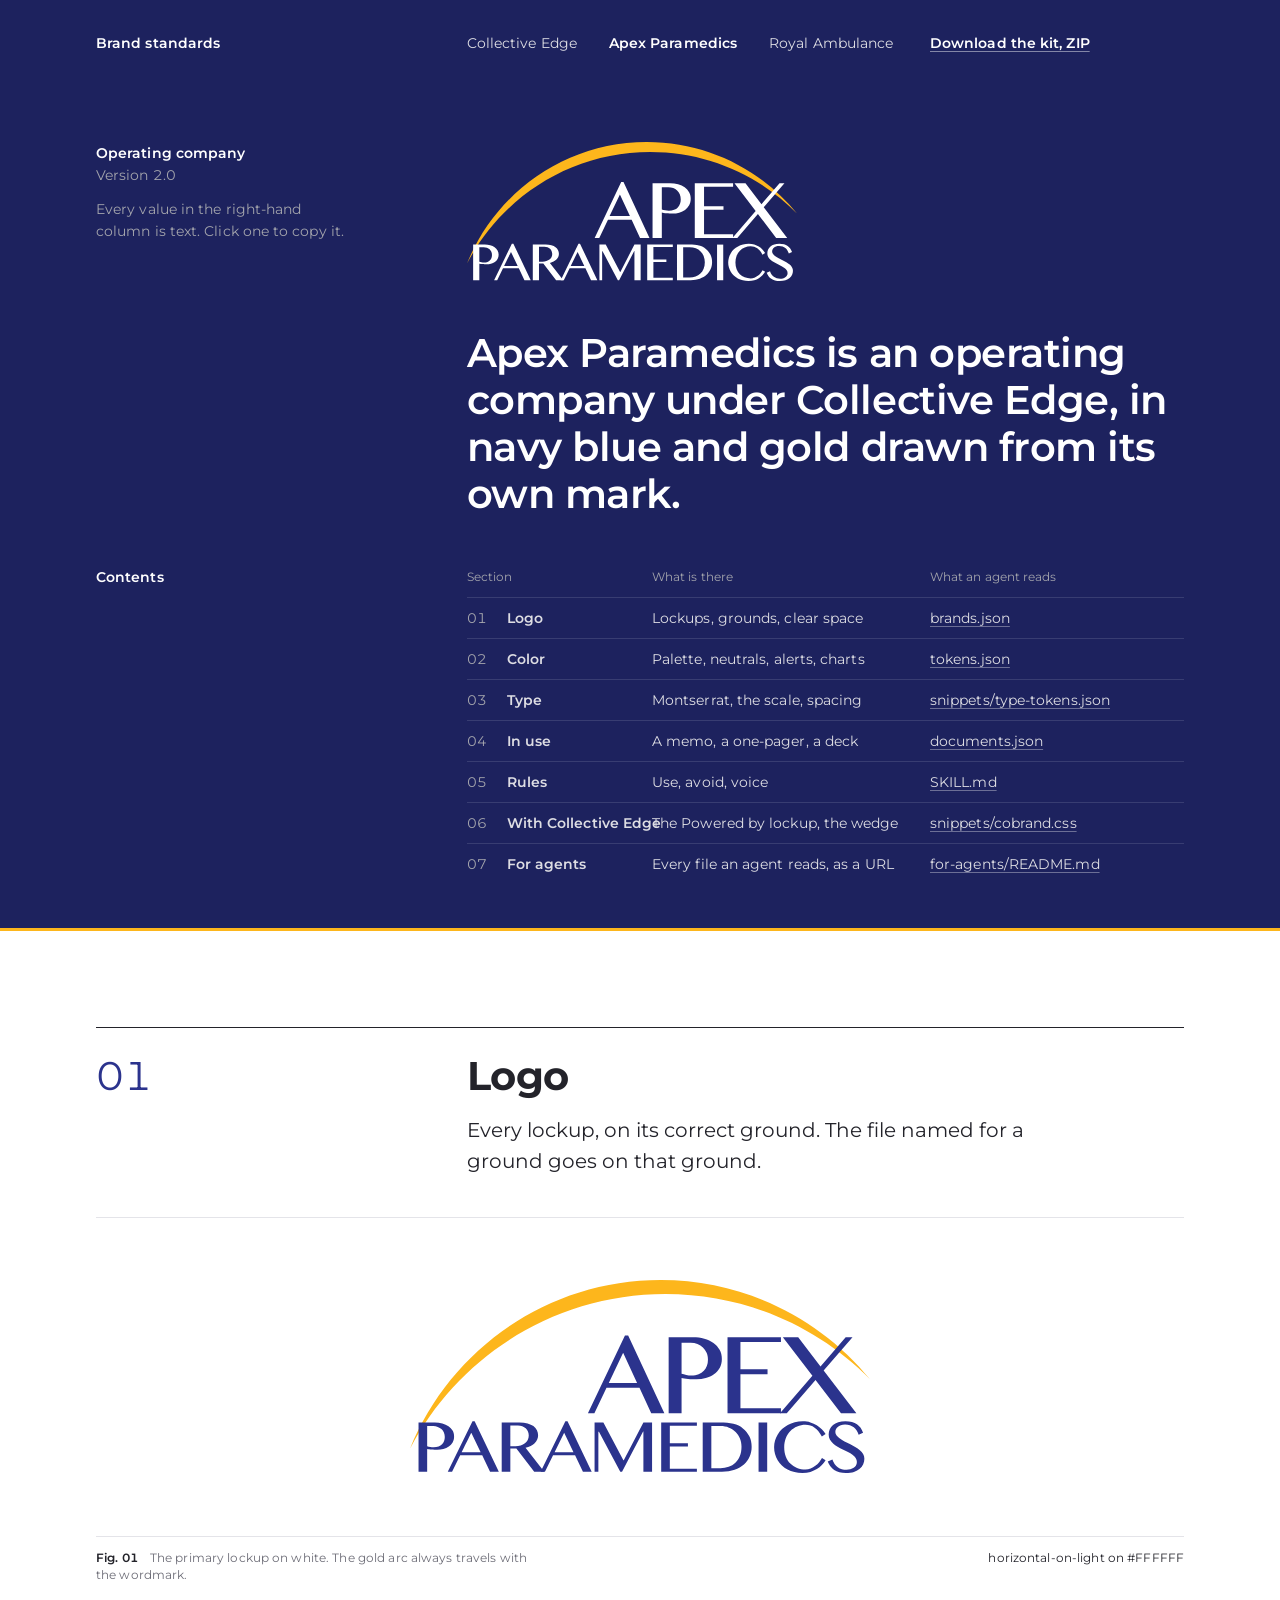
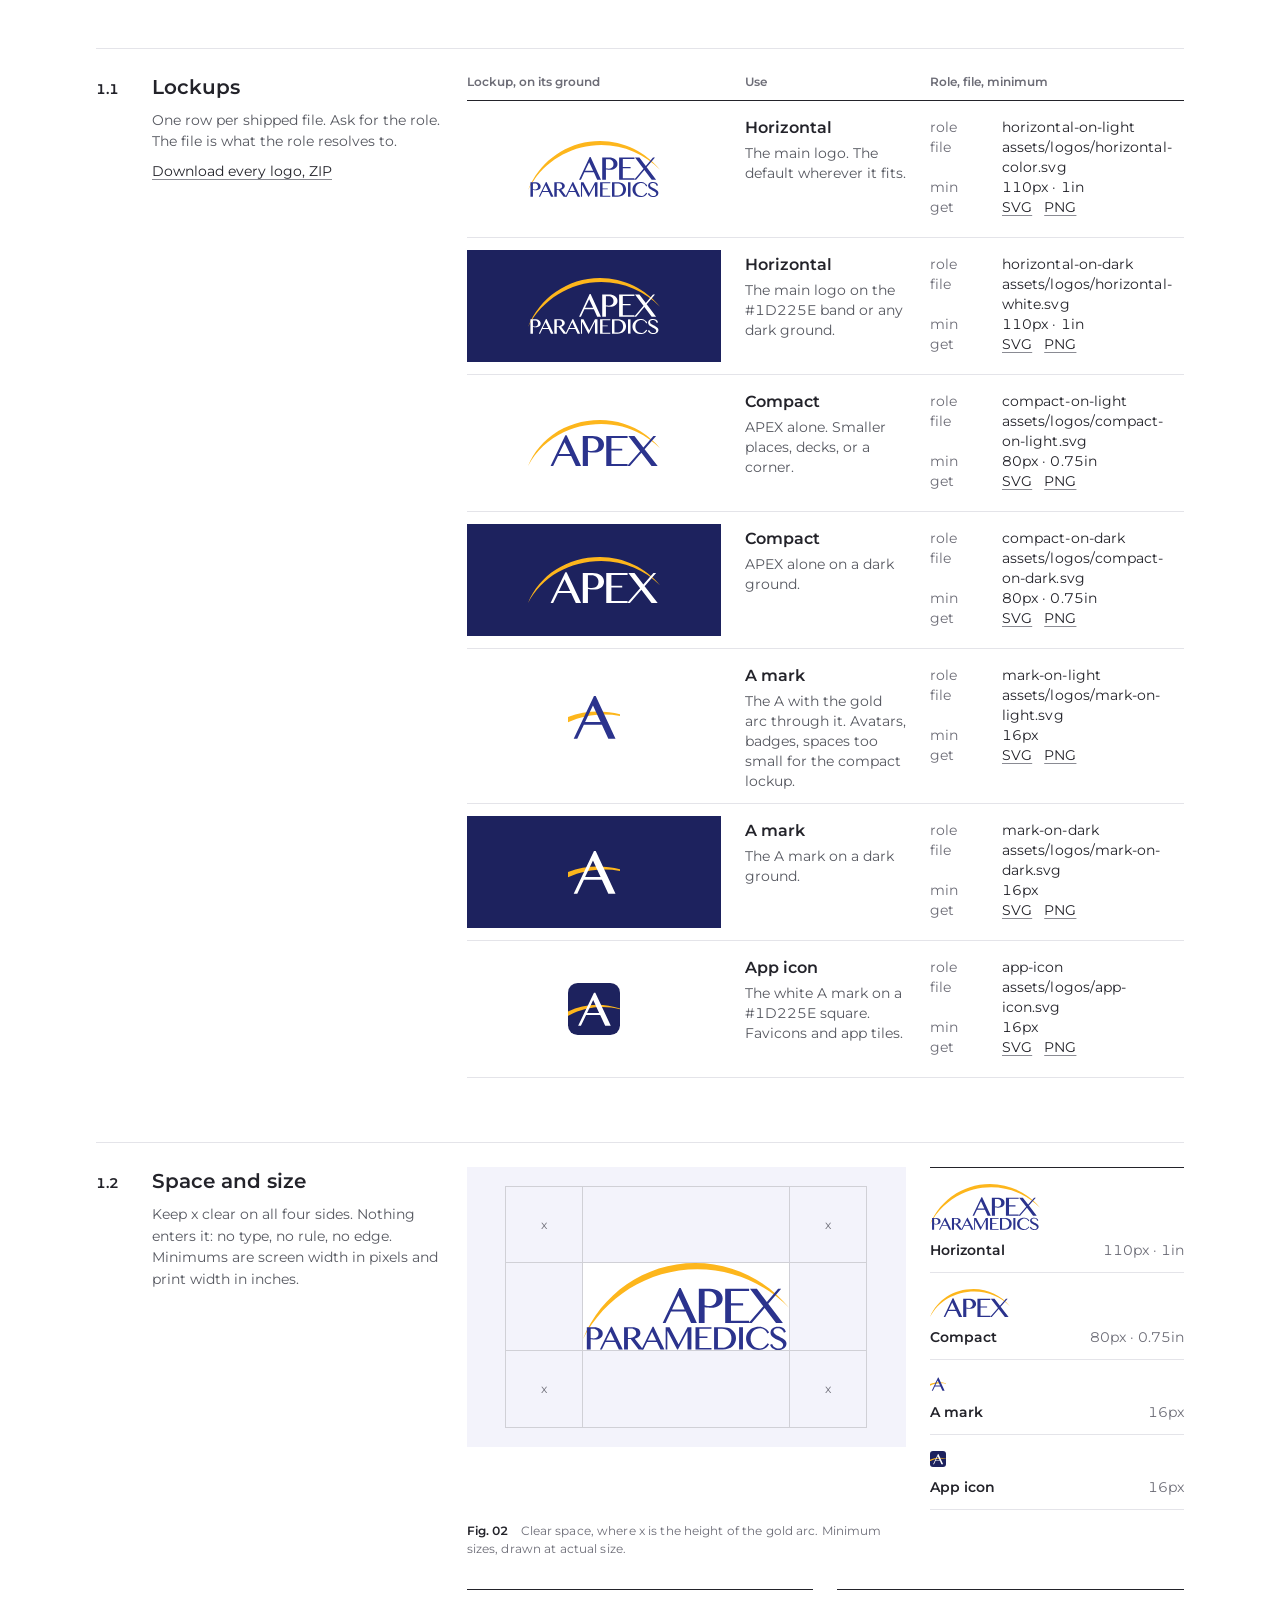
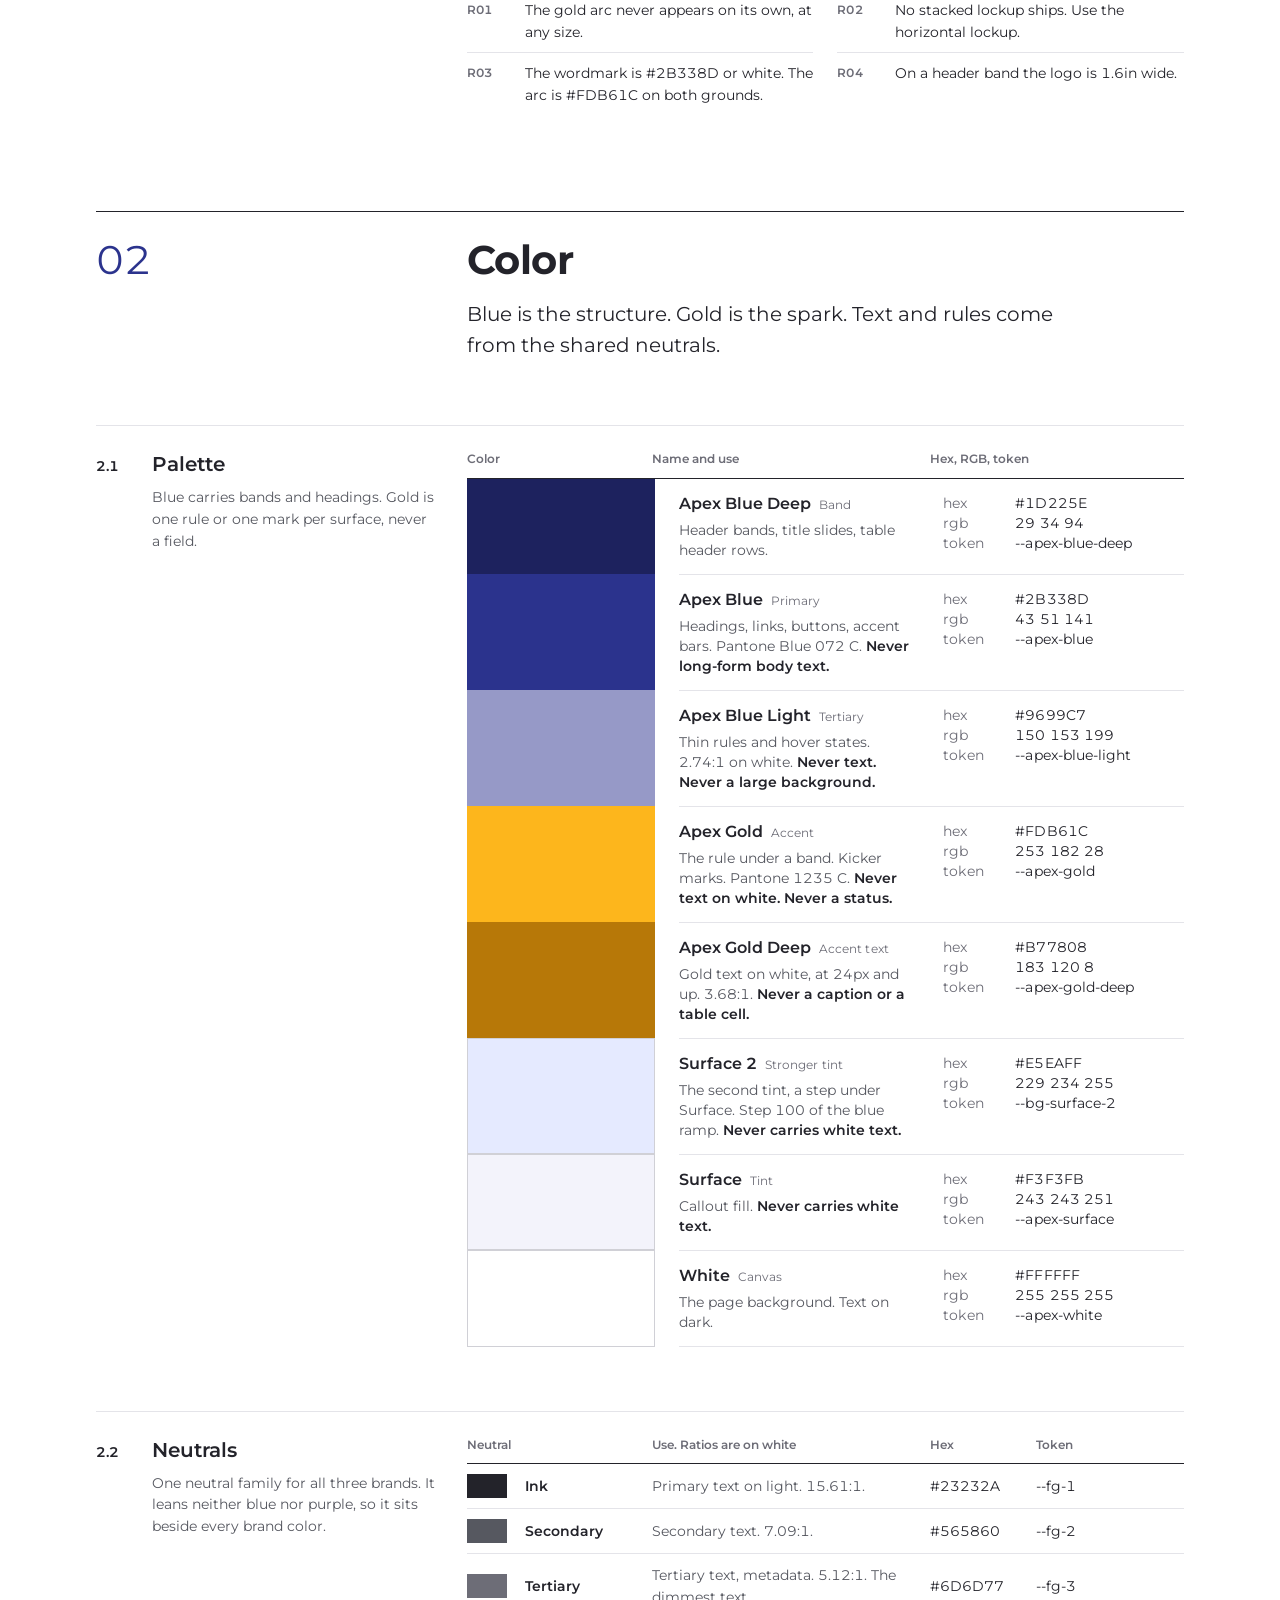
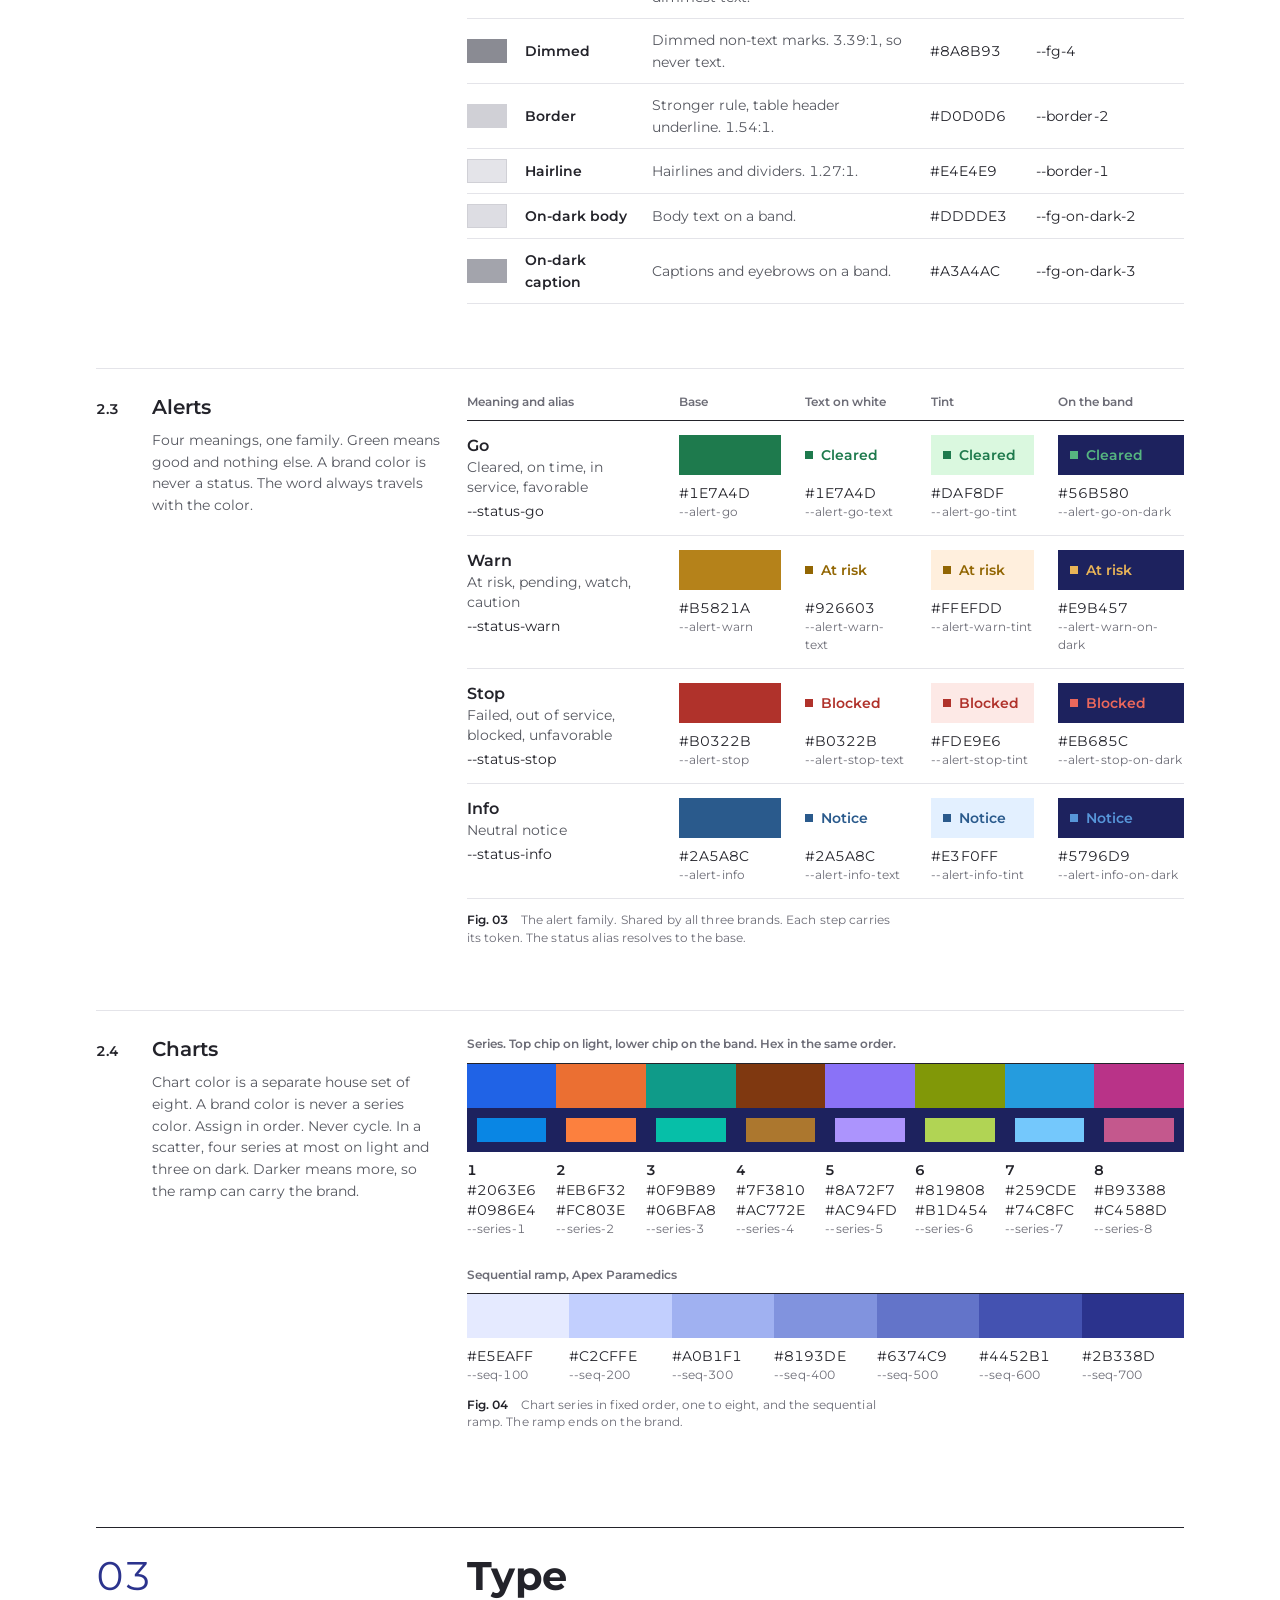
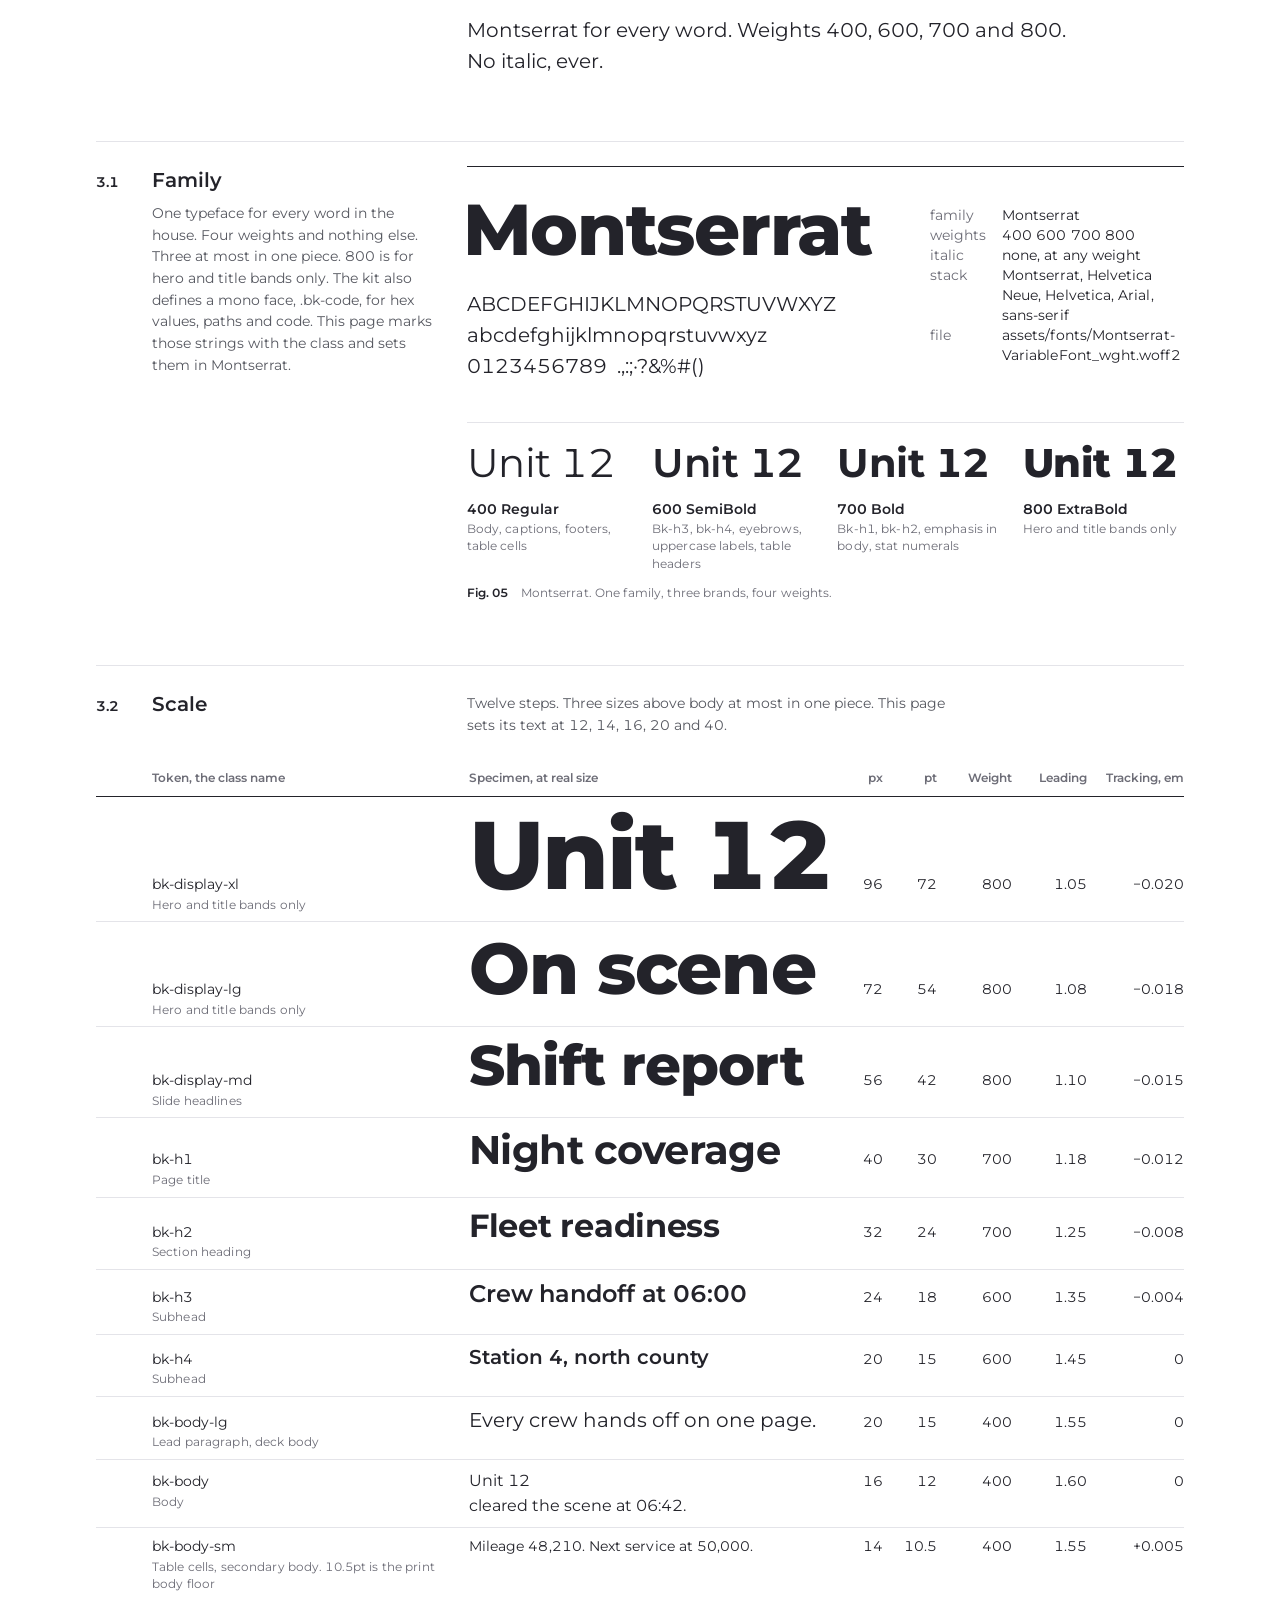
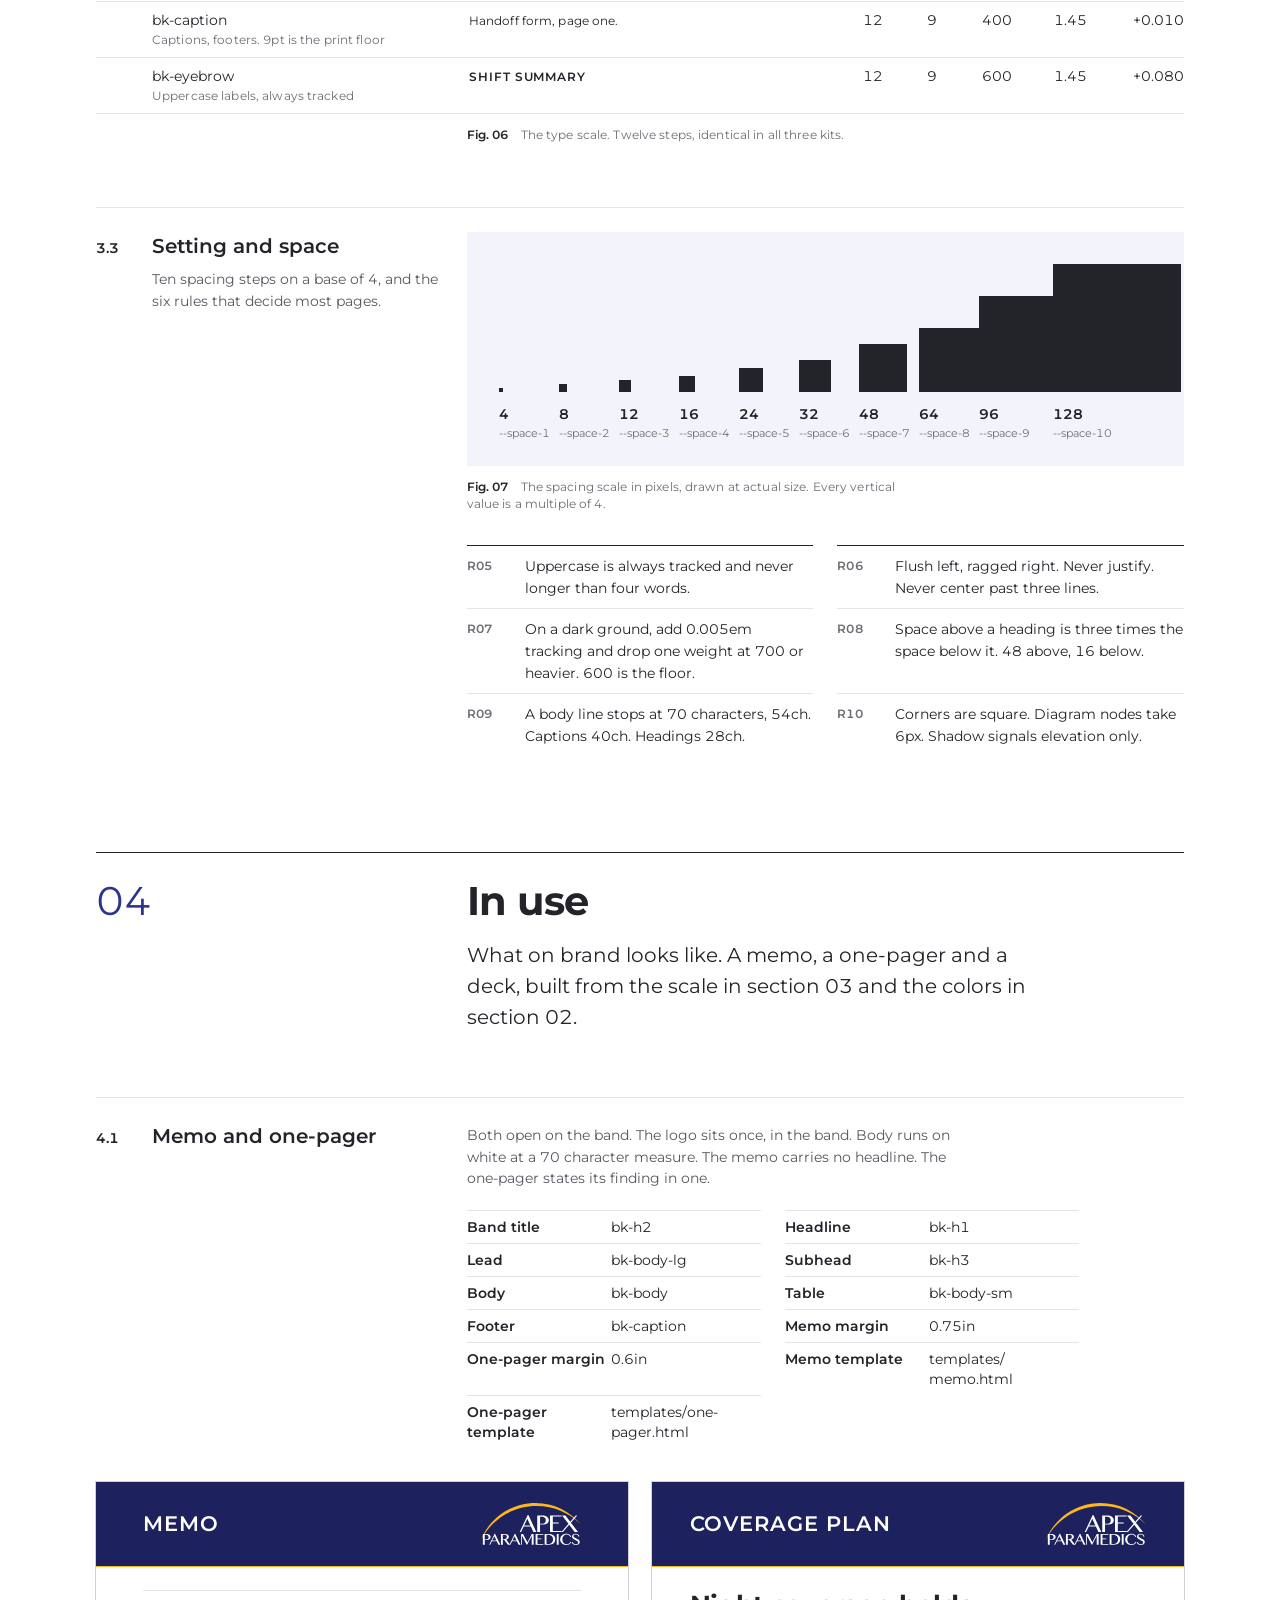
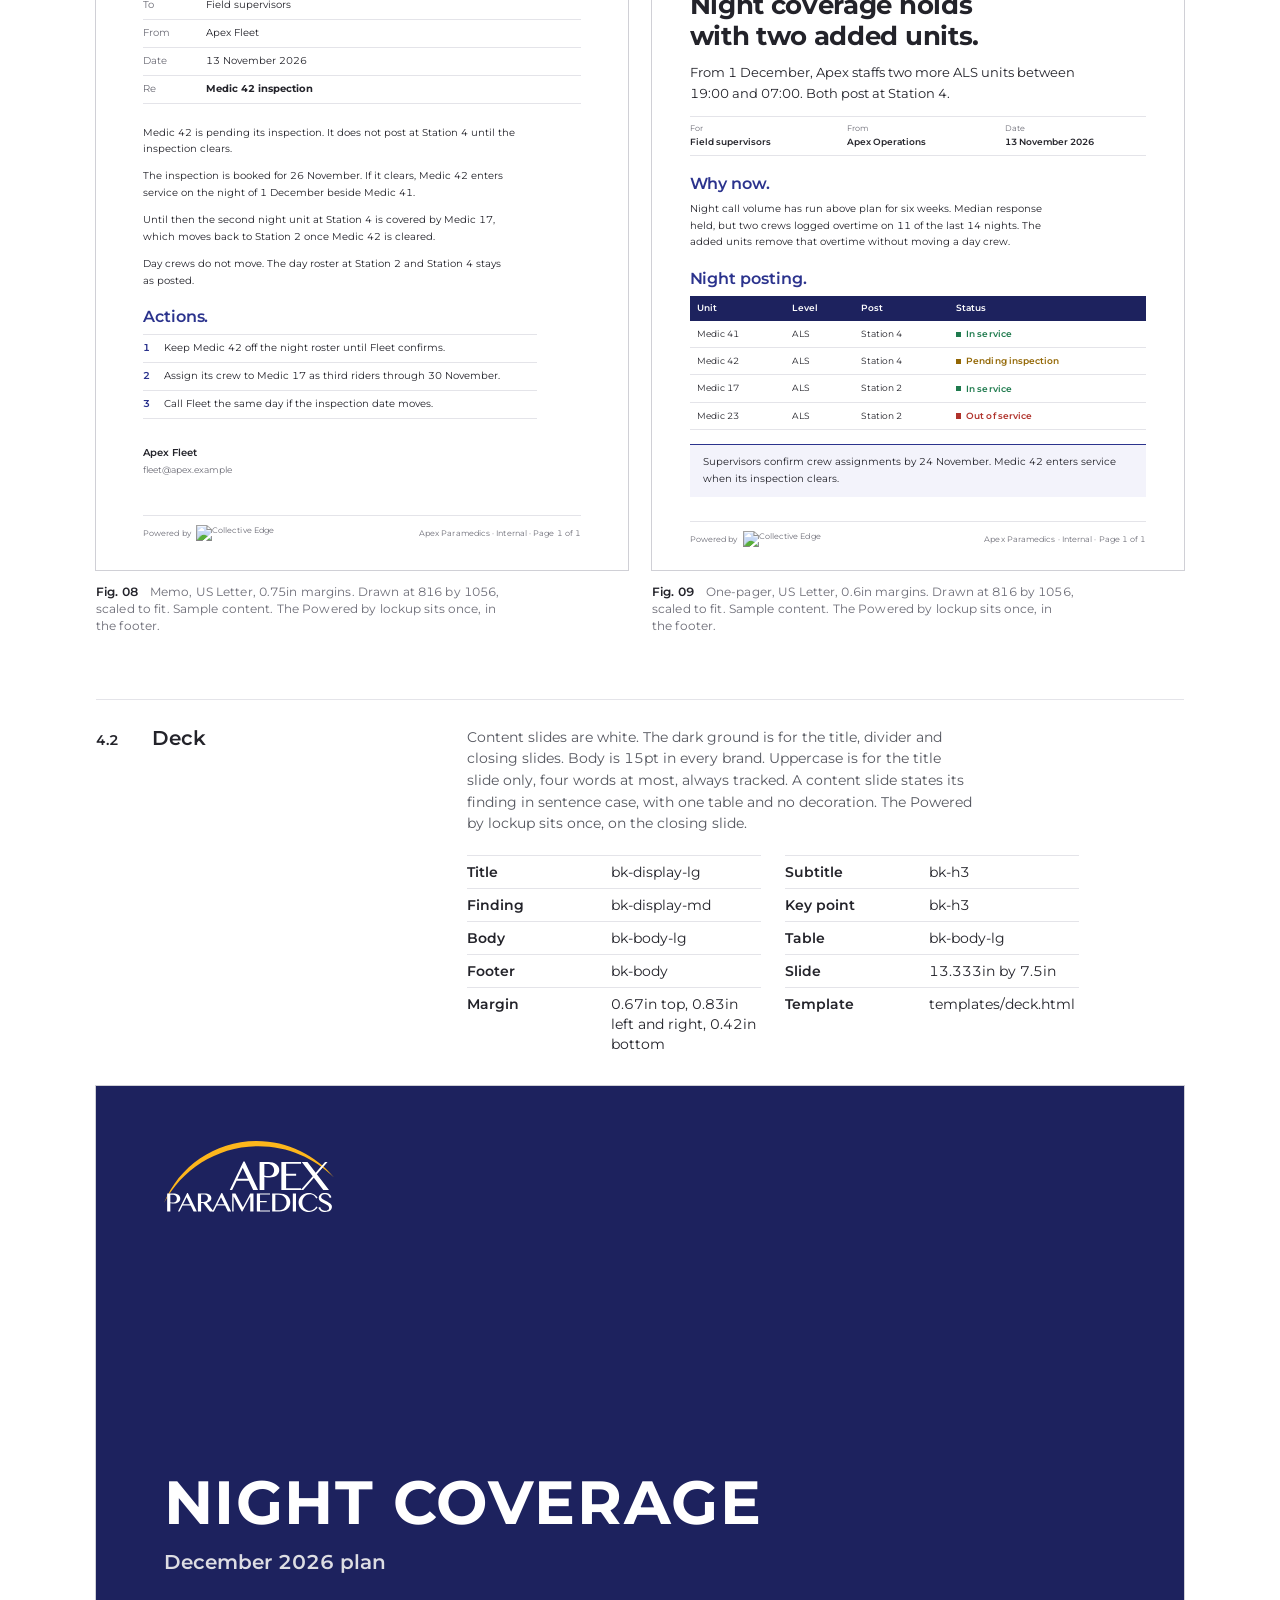
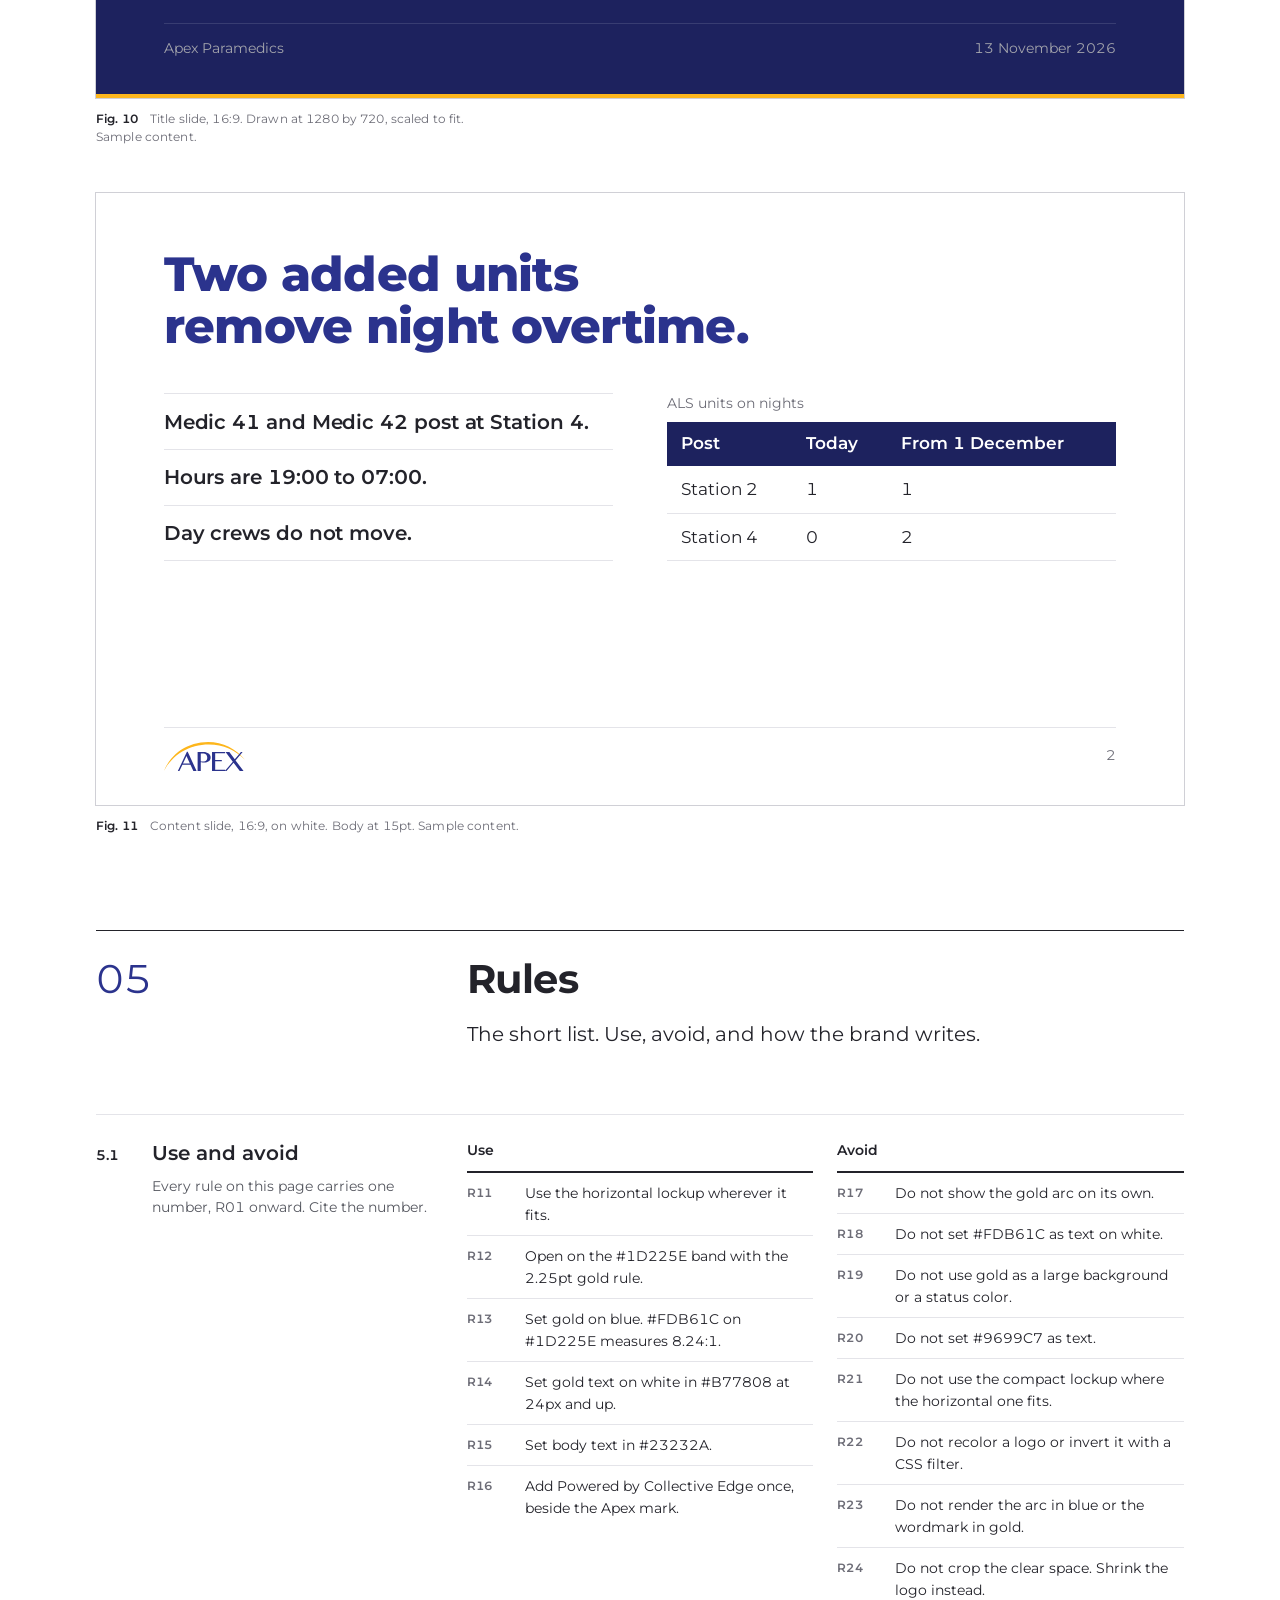
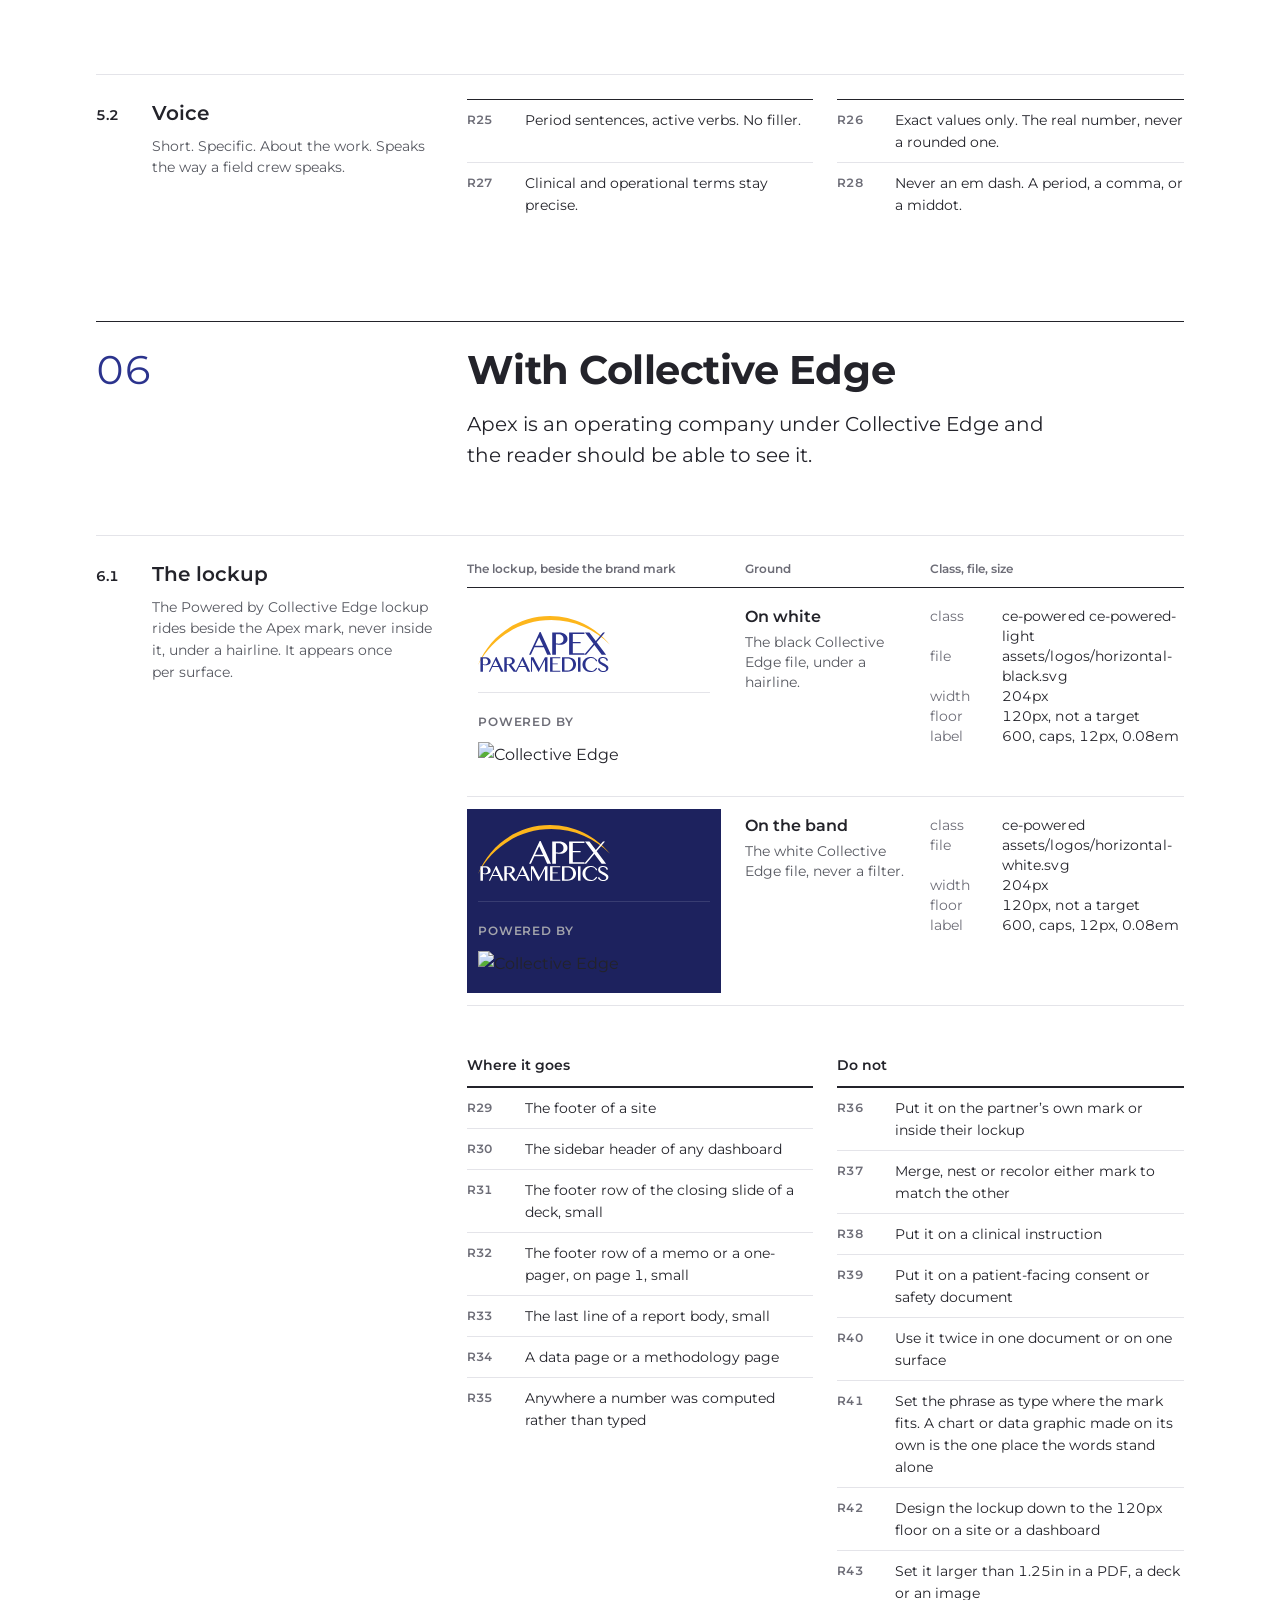
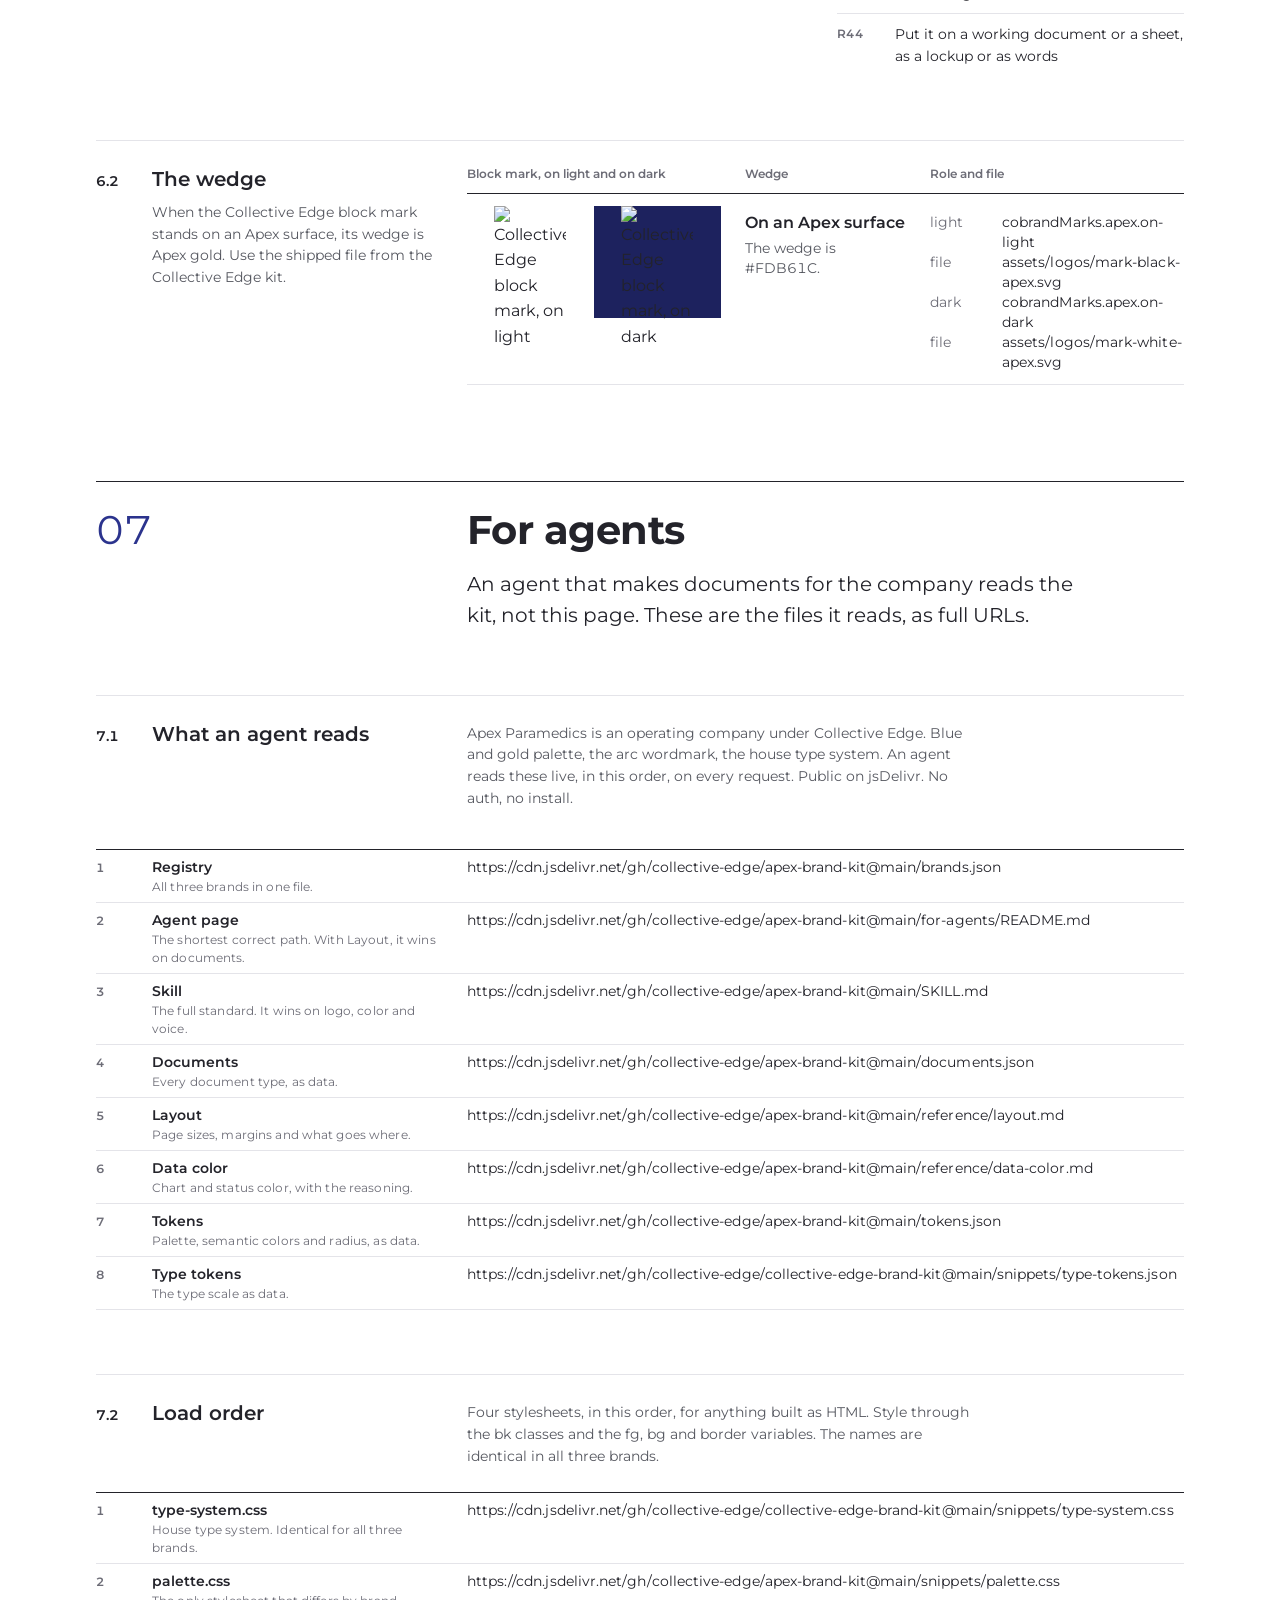
==== commit 534c81fd: "Center the agent rules on working documents, sheets and edits Add the plain working document as the " ====
--- a/index.html
+++ b/index.html
@@ -315,10 +315,11 @@
 .st .dot { width: calc(var(--e)*0.5); height: calc(var(--e)*0.5); background: currentColor; }
 .st.go { color: var(--go); } .st.warn { color: var(--warn); } .st.stop { color: var(--stop); } .st.info { color: var(--info); }
 .x-foot { margin: 0 calc(var(--e)*var(--mx)); padding: calc(var(--e)*0.875) 0 calc(var(--e)*var(--mx)*0.62); border-top: 1px solid var(--hair); display: flex; justify-content: space-between; align-items: flex-end; font-size: calc(var(--e)*0.75); line-height: 1.45; letter-spacing: 0.01em; color: var(--ter); }
-.x-foot .pw { gap: calc(var(--e)*0.625); }
-.x-foot .pw span { font-size: calc(var(--e)*0.75); }
-.x-foot .pw img { width: calc(var(--e)*12.75); }
-.x-foot .pw + span { margin-bottom: calc(var(--e)*0.4375); }
+/* The document lockup: one line, the words at caption size, the logo at its 120px minimum. */
+.x-foot .pw { display: flex; align-items: center; gap: calc(var(--e)*0.5); }
+.x-foot .pw span { font-size: calc(var(--e)*0.75); font-weight: 400; letter-spacing: 0.01em; text-transform: none; }
+.x-foot .pw img { width: calc(var(--e)*7.5); }
+.x-foot { align-items: center; }
 /* memo */
 .x-to { display: grid; grid-template-columns: calc(var(--e)*6) minmax(0, 1fr); font-size: calc(var(--e)*1); line-height: 1.6; border-top: 1px solid var(--hair); }
 .x-to > * { padding: calc(var(--e)*0.5) 0; border-bottom: 1px solid var(--hair); }
@@ -893,7 +894,7 @@
           <div class="c2 tx"><b>On the band</b>The white Collective Edge file, never a filter.</div>
           <div class="c3 mc"><span class="k">class</span><span class="v" data-c>ce-powered</span><span class="k">file</span><span class="v" data-c="https://cdn.jsdelivr.net/gh/collective-edge/collective-edge-brand-kit@main/assets/logos/horizontal-white.svg">assets/<wbr>logos/<wbr>horizontal-<wbr>white.svg</span><span class="k">width</span><span class="v" data-c><span class="bk-code">204px</span></span><span class="k">floor</span><span class="v"><span class="bk-code">120px</span>, not a target</span><span class="k">label</span><span class="v">600, caps, 12px, <span class="bk-code">0.08em</span></span></div>
         </div>
-      </div><div class="pair rules"><div><h4>Where it goes</h4><ol class="lines"><li><span class="i"><span class="bk-code">R29</span></span><span>The footer of a site</span></li><li><span class="i"><span class="bk-code">R30</span></span><span>The sidebar header of any dashboard</span></li><li><span class="i"><span class="bk-code">R31</span></span><span>The closing slide of any deck</span></li><li><span class="i"><span class="bk-code">R32</span></span><span>The last block of a report body</span></li><li><span class="i"><span class="bk-code">R33</span></span><span>A data page or a methodology page</span></li><li><span class="i"><span class="bk-code">R34</span></span><span>Anywhere a number was computed rather than typed</span></li></ol></div><div><h4>Do not</h4><ol class="lines"><li><span class="i"><span class="bk-code">R35</span></span><span>Put it on the partner’s own mark or inside their lockup</span></li><li><span class="i"><span class="bk-code">R36</span></span><span>Merge, nest or recolor either mark to match the other</span></li><li><span class="i"><span class="bk-code">R37</span></span><span>Put it on a clinical instruction</span></li><li><span class="i"><span class="bk-code">R38</span></span><span>Put it on a patient-facing consent or safety document</span></li><li><span class="i"><span class="bk-code">R39</span></span><span>Use it twice in one document or on one surface</span></li><li><span class="i"><span class="bk-code">R40</span></span><span>Set the phrase as type where the mark fits</span></li><li><span class="i"><span class="bk-code">R41</span></span><span>Design the lockup down to the <span class="bk-code">120px</span> floor</span></li></ol></div></div></div>
+      </div><div class="pair rules"><div><h4>Where it goes</h4><ol class="lines"><li><span class="i"><span class="bk-code">R29</span></span><span>The footer of a site</span></li><li><span class="i"><span class="bk-code">R30</span></span><span>The sidebar header of any dashboard</span></li><li><span class="i"><span class="bk-code">R31</span></span><span>The footer row of the closing slide of a deck, small</span></li><li><span class="i"><span class="bk-code">R32</span></span><span>The footer row of a memo or a one-pager, on page 1, small</span></li><li><span class="i"><span class="bk-code">R33</span></span><span>The last line of a report body, small</span></li><li><span class="i"><span class="bk-code">R34</span></span><span>A data page or a methodology page</span></li><li><span class="i"><span class="bk-code">R35</span></span><span>Anywhere a number was computed rather than typed</span></li></ol></div><div><h4>Do not</h4><ol class="lines"><li><span class="i"><span class="bk-code">R36</span></span><span>Put it on the partner’s own mark or inside their lockup</span></li><li><span class="i"><span class="bk-code">R37</span></span><span>Merge, nest or recolor either mark to match the other</span></li><li><span class="i"><span class="bk-code">R38</span></span><span>Put it on a clinical instruction</span></li><li><span class="i"><span class="bk-code">R39</span></span><span>Put it on a patient-facing consent or safety document</span></li><li><span class="i"><span class="bk-code">R40</span></span><span>Use it twice in one document or on one surface</span></li><li><span class="i"><span class="bk-code">R41</span></span><span>Set the phrase as type where the mark fits. A chart or data graphic made on its own is the one place the words stand alone</span></li><li><span class="i"><span class="bk-code">R42</span></span><span>Design the lockup down to the <span class="bk-code">120px</span> floor on a site or a dashboard</span></li><li><span class="i"><span class="bk-code">R43</span></span><span>Set it larger than <span class="bk-code">1.25in</span> in a PDF, a deck or an image</span></li><li><span class="i"><span class="bk-code">R44</span></span><span>Put it on a working document or a sheet, as a lockup or as words</span></li></ol></div></div></div>
   </div>
   <div class="grid sub">
     <div class="rail"><p class="n">6.2</p><div><h3>The wedge</h3><p class="note">When the Collective Edge block mark stands on an Apex surface, its wedge is Apex gold. Use the shipped file from the Collective Edge kit.</p></div></div>
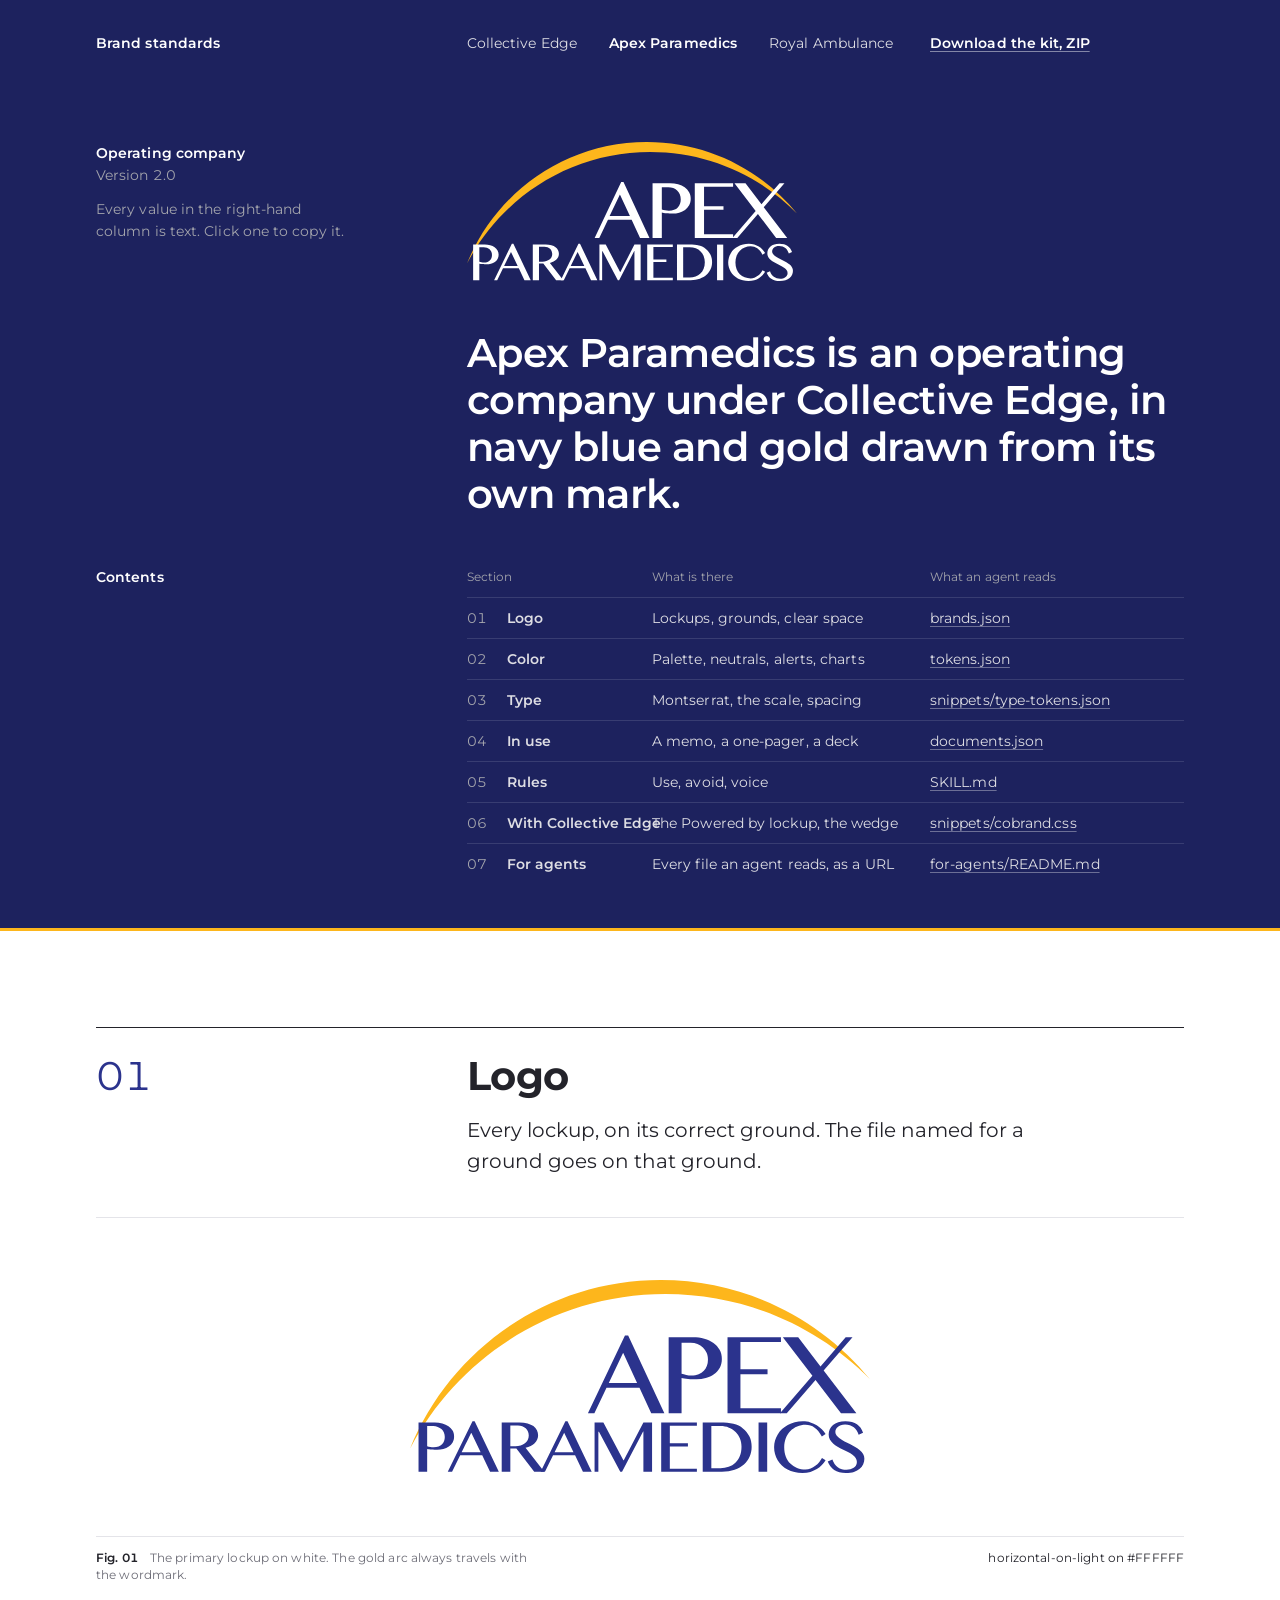
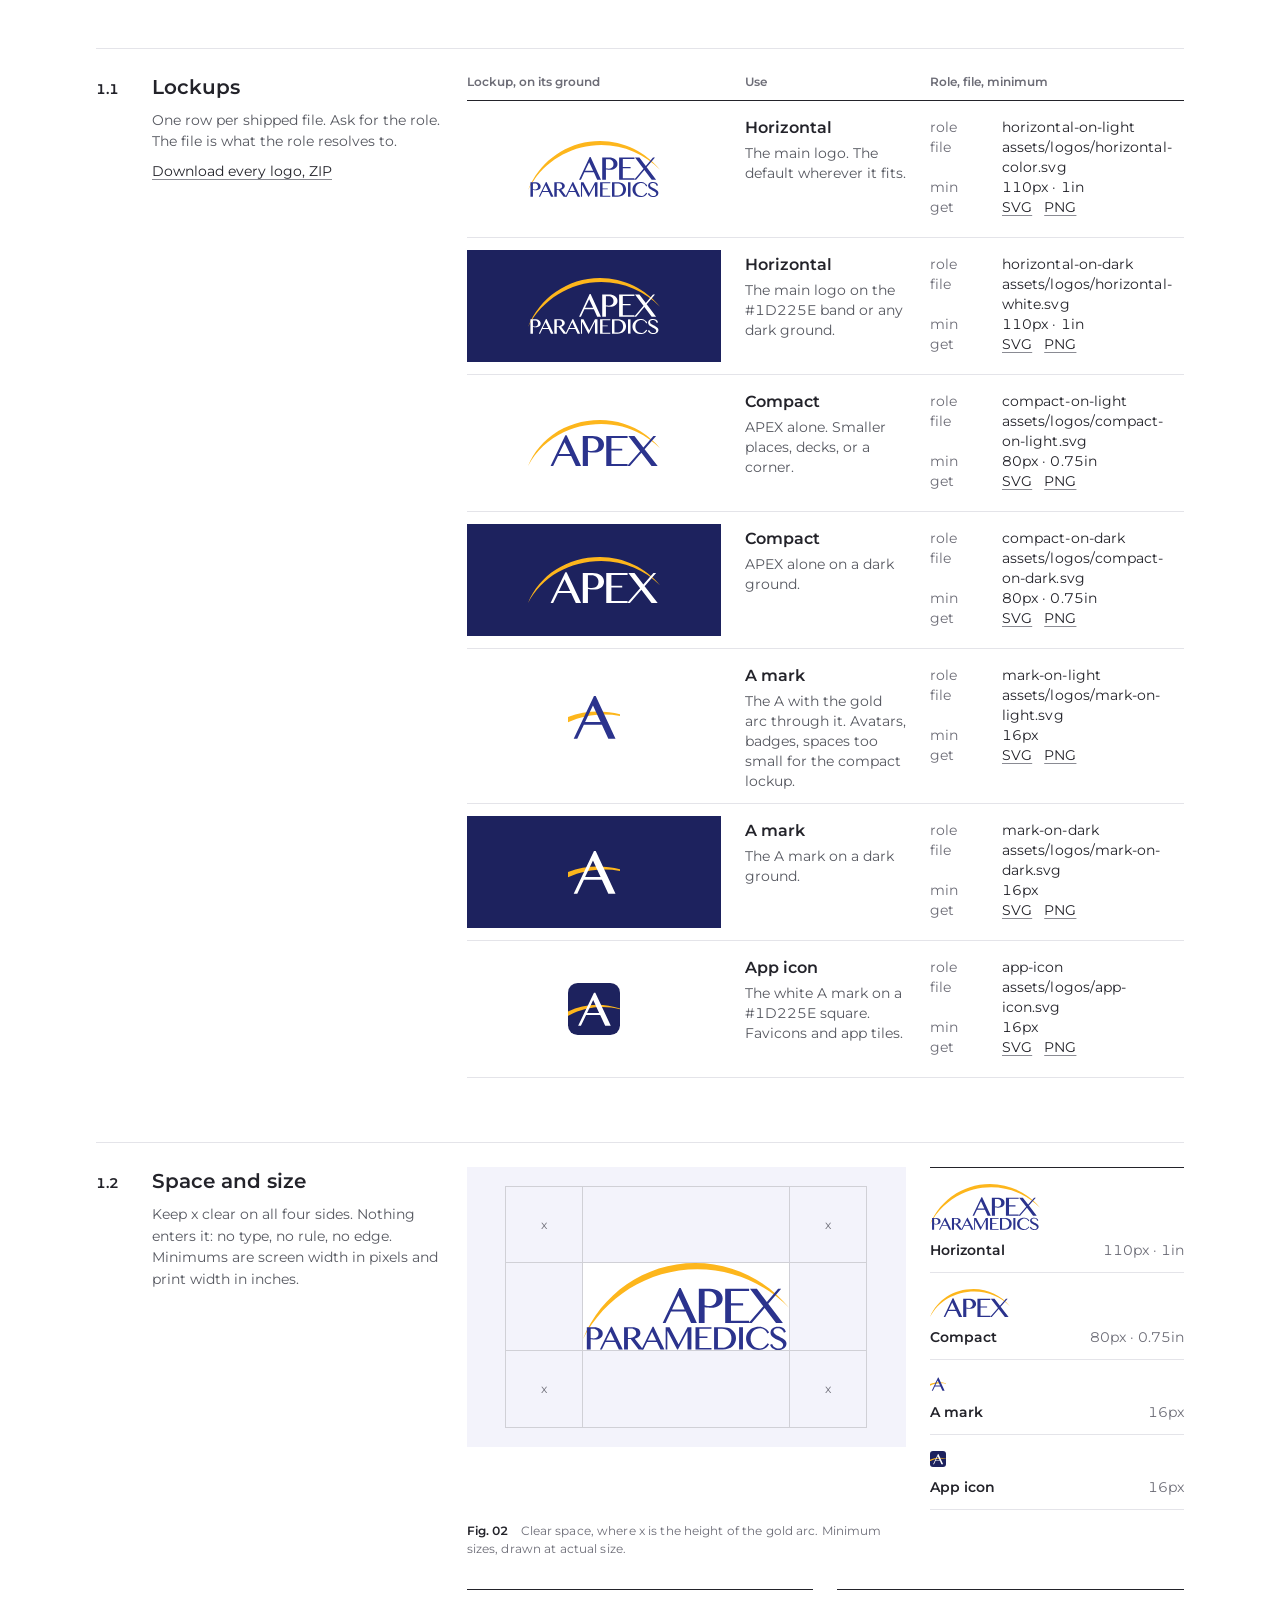
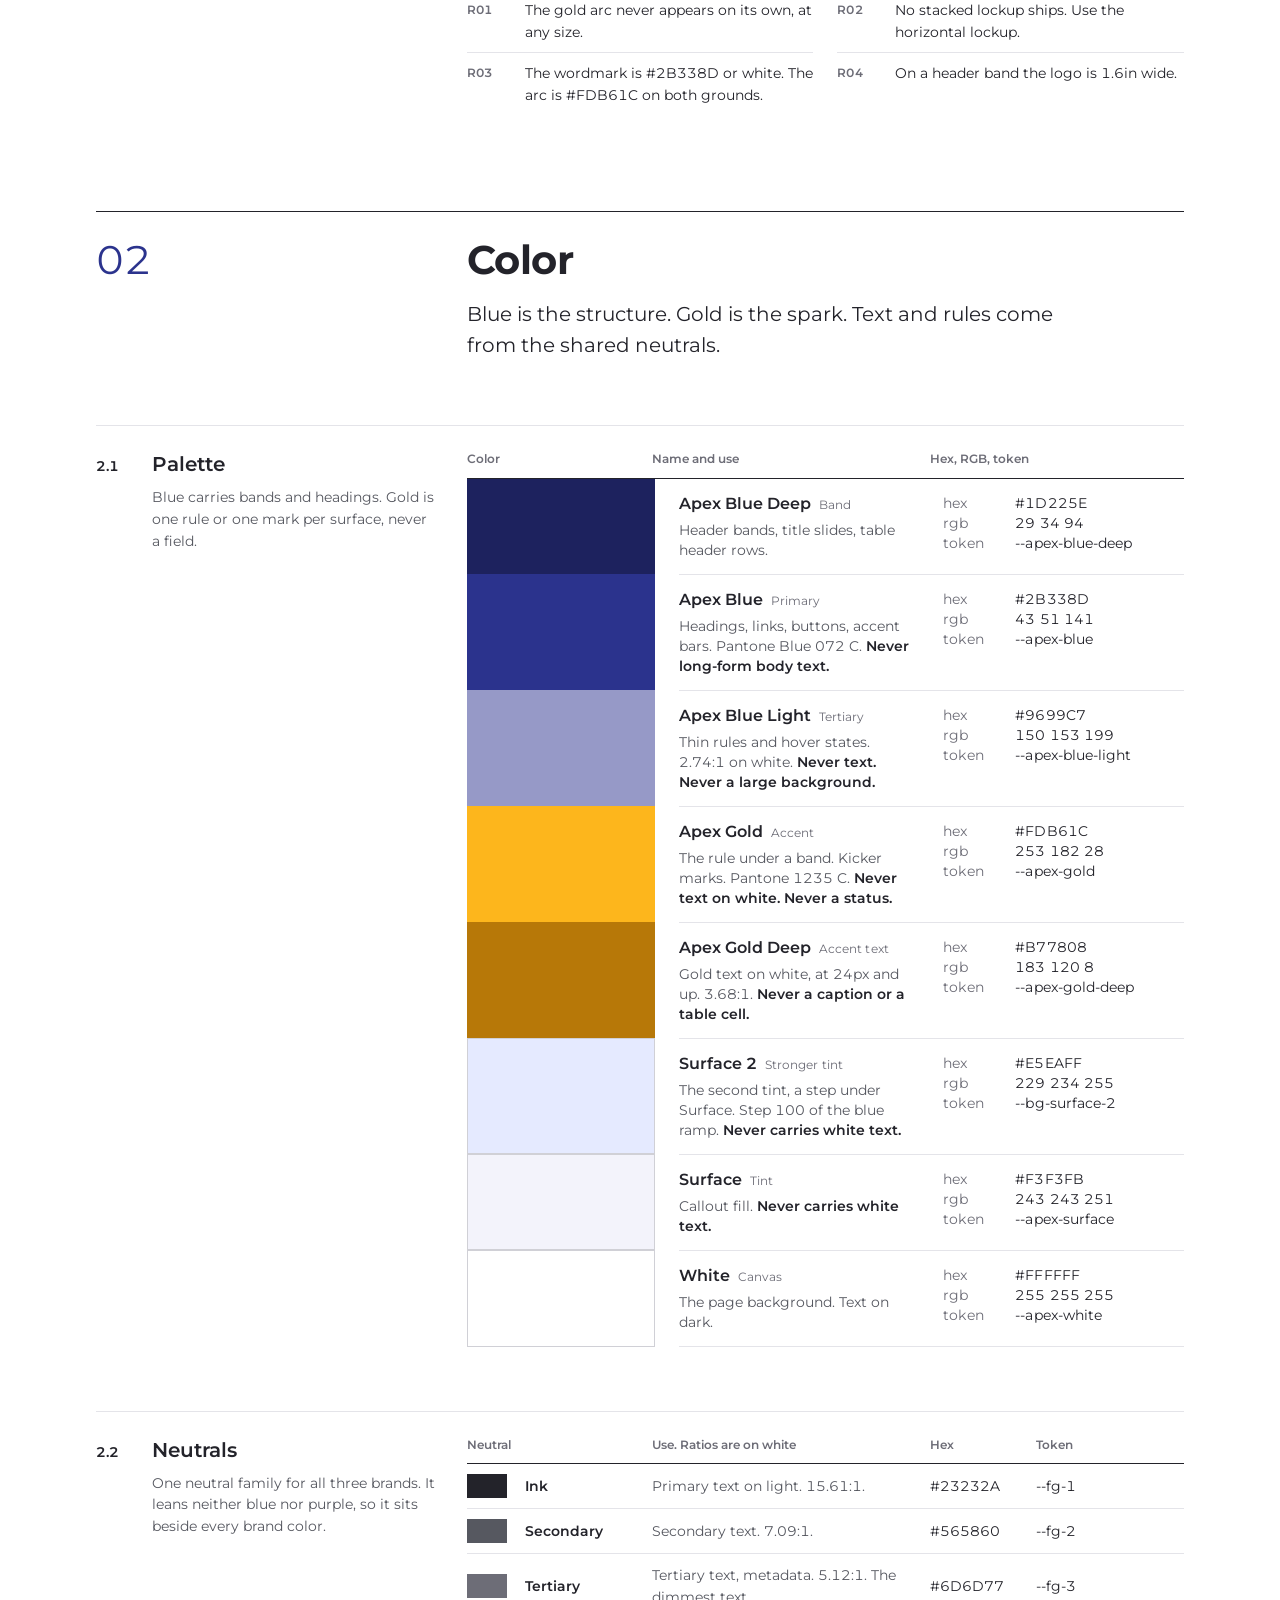
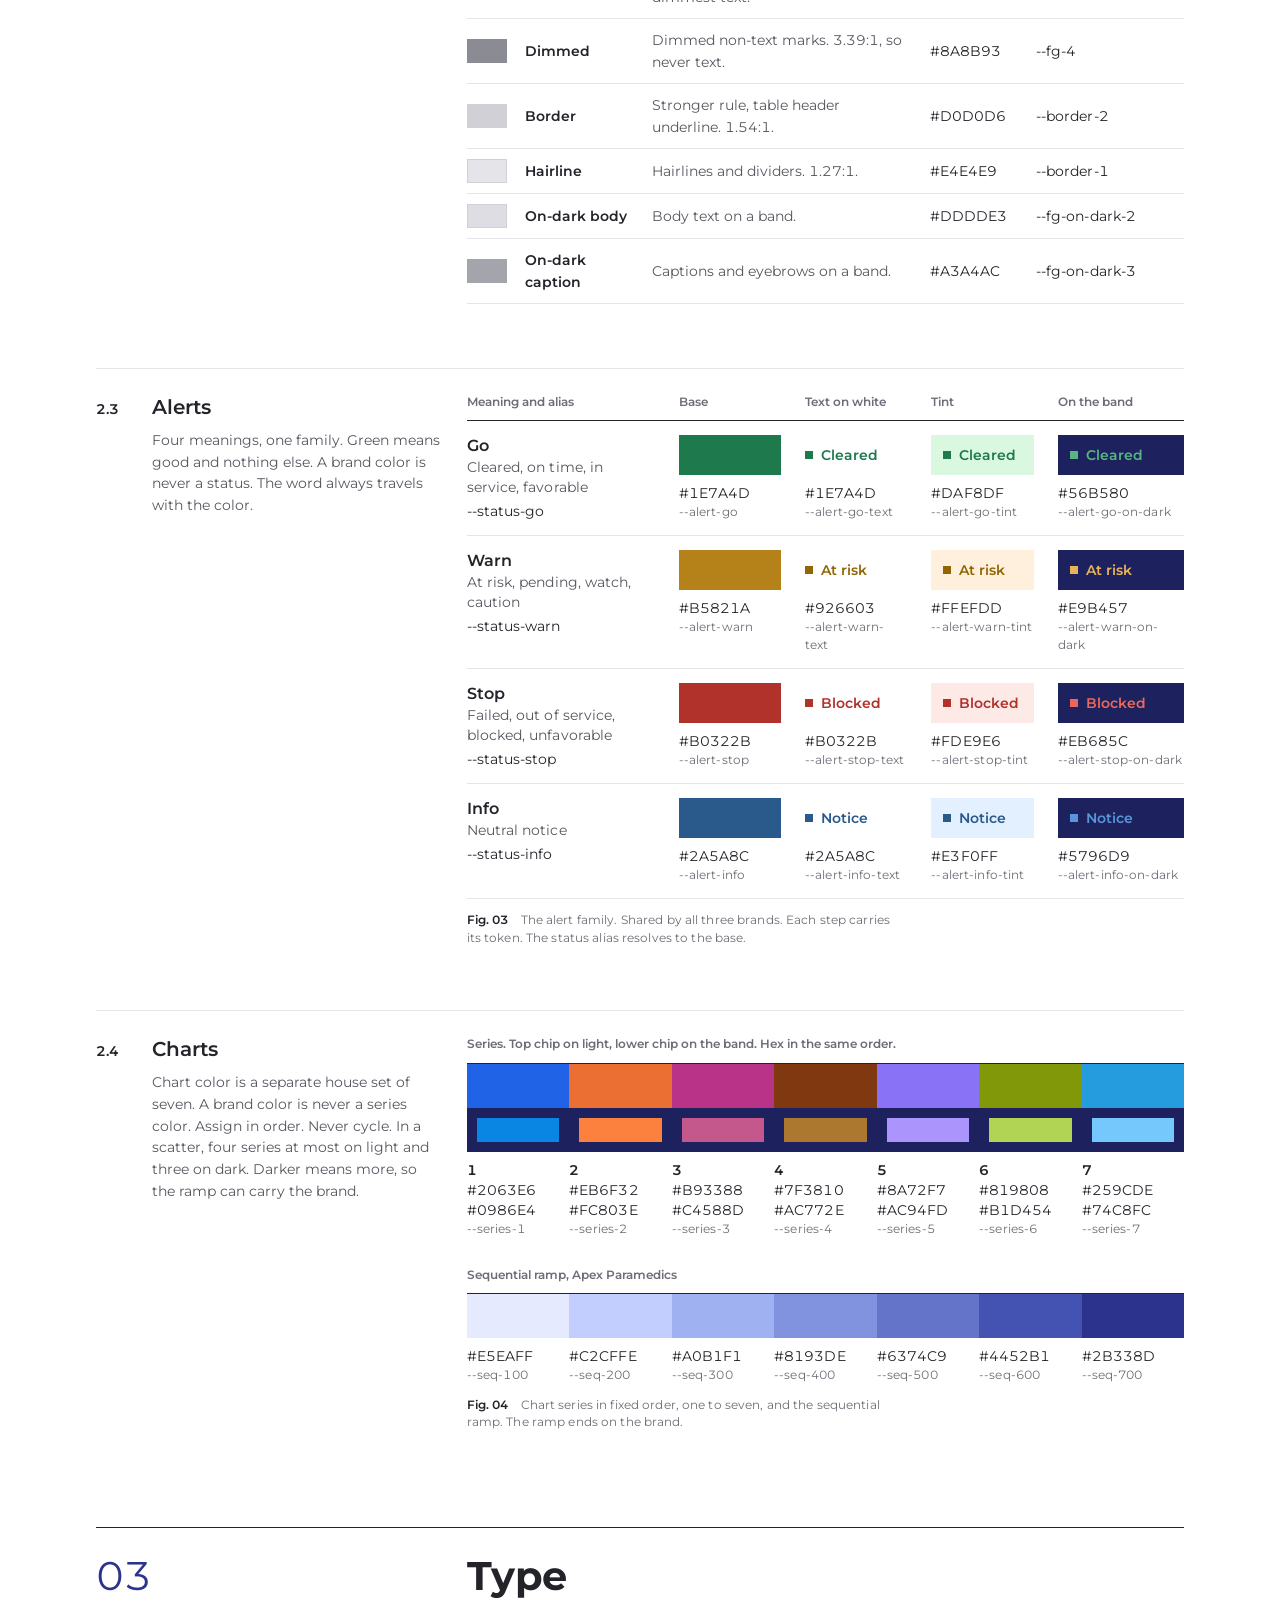
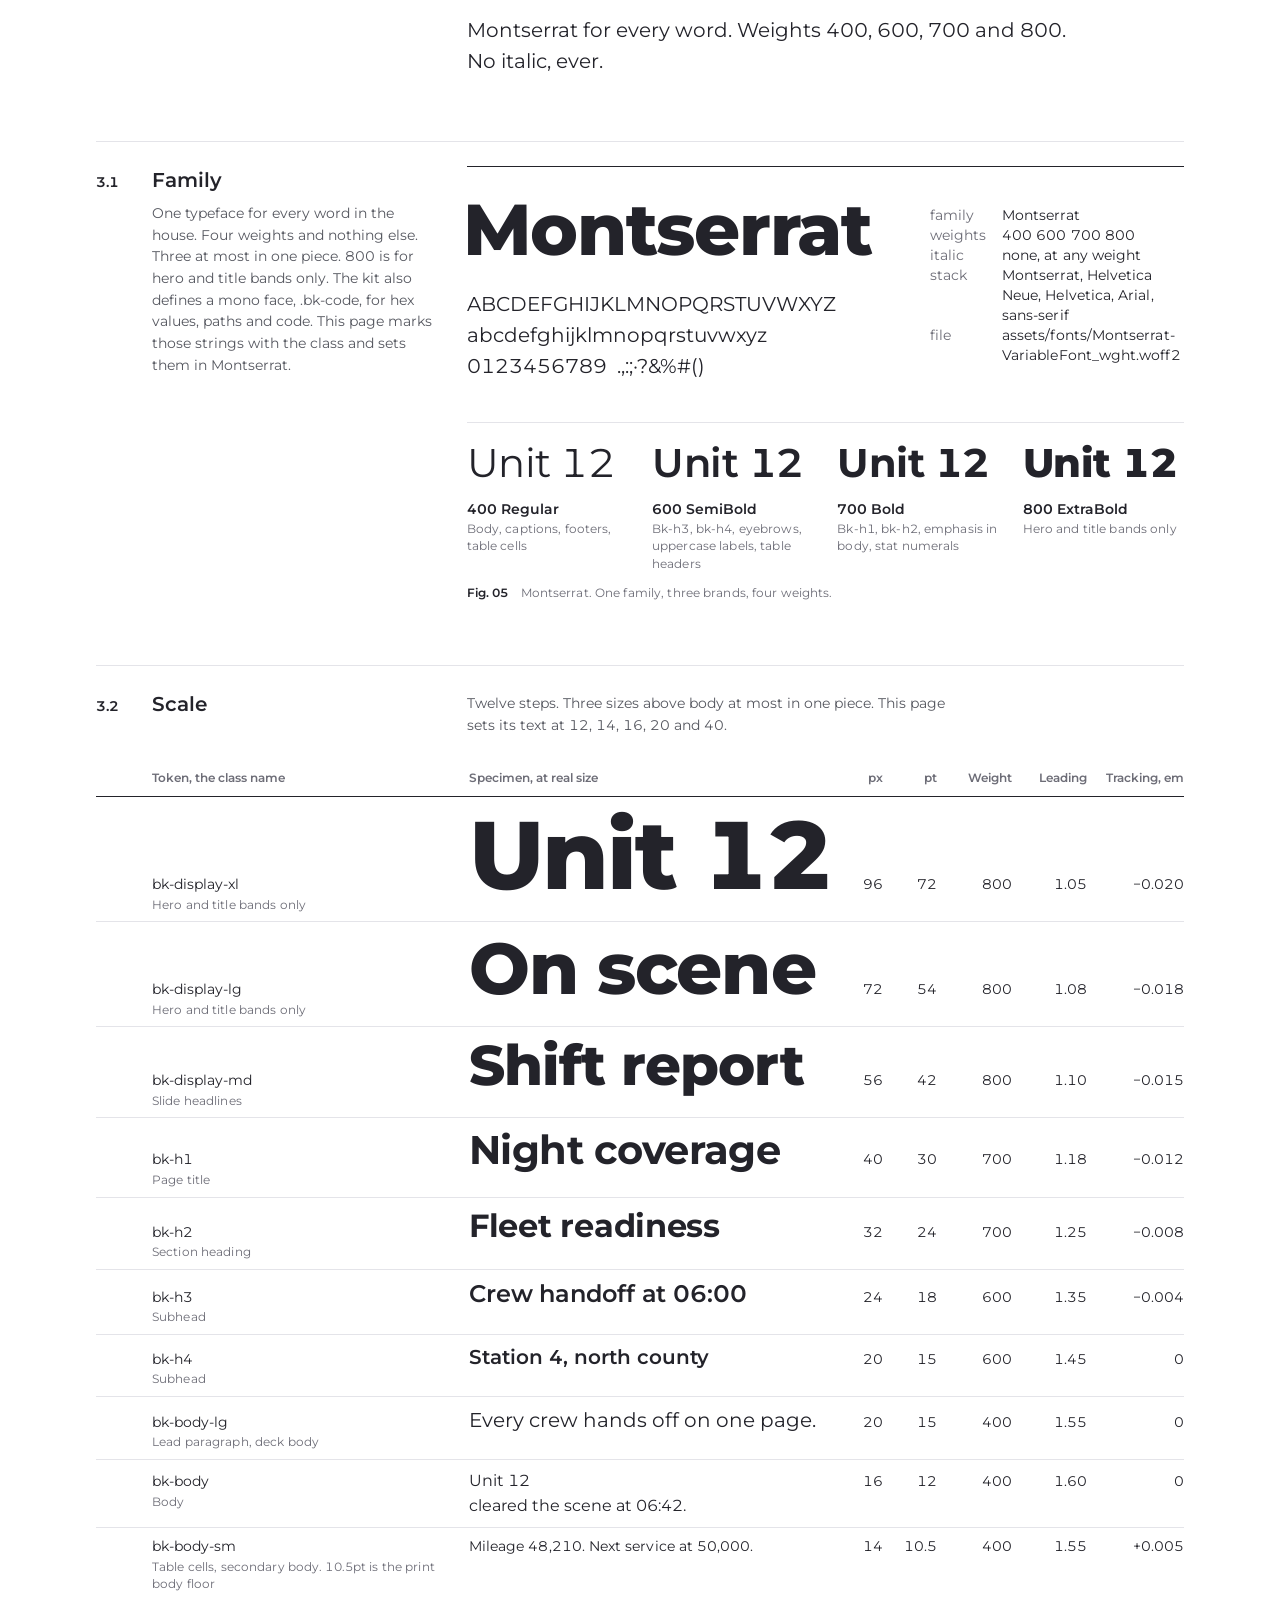
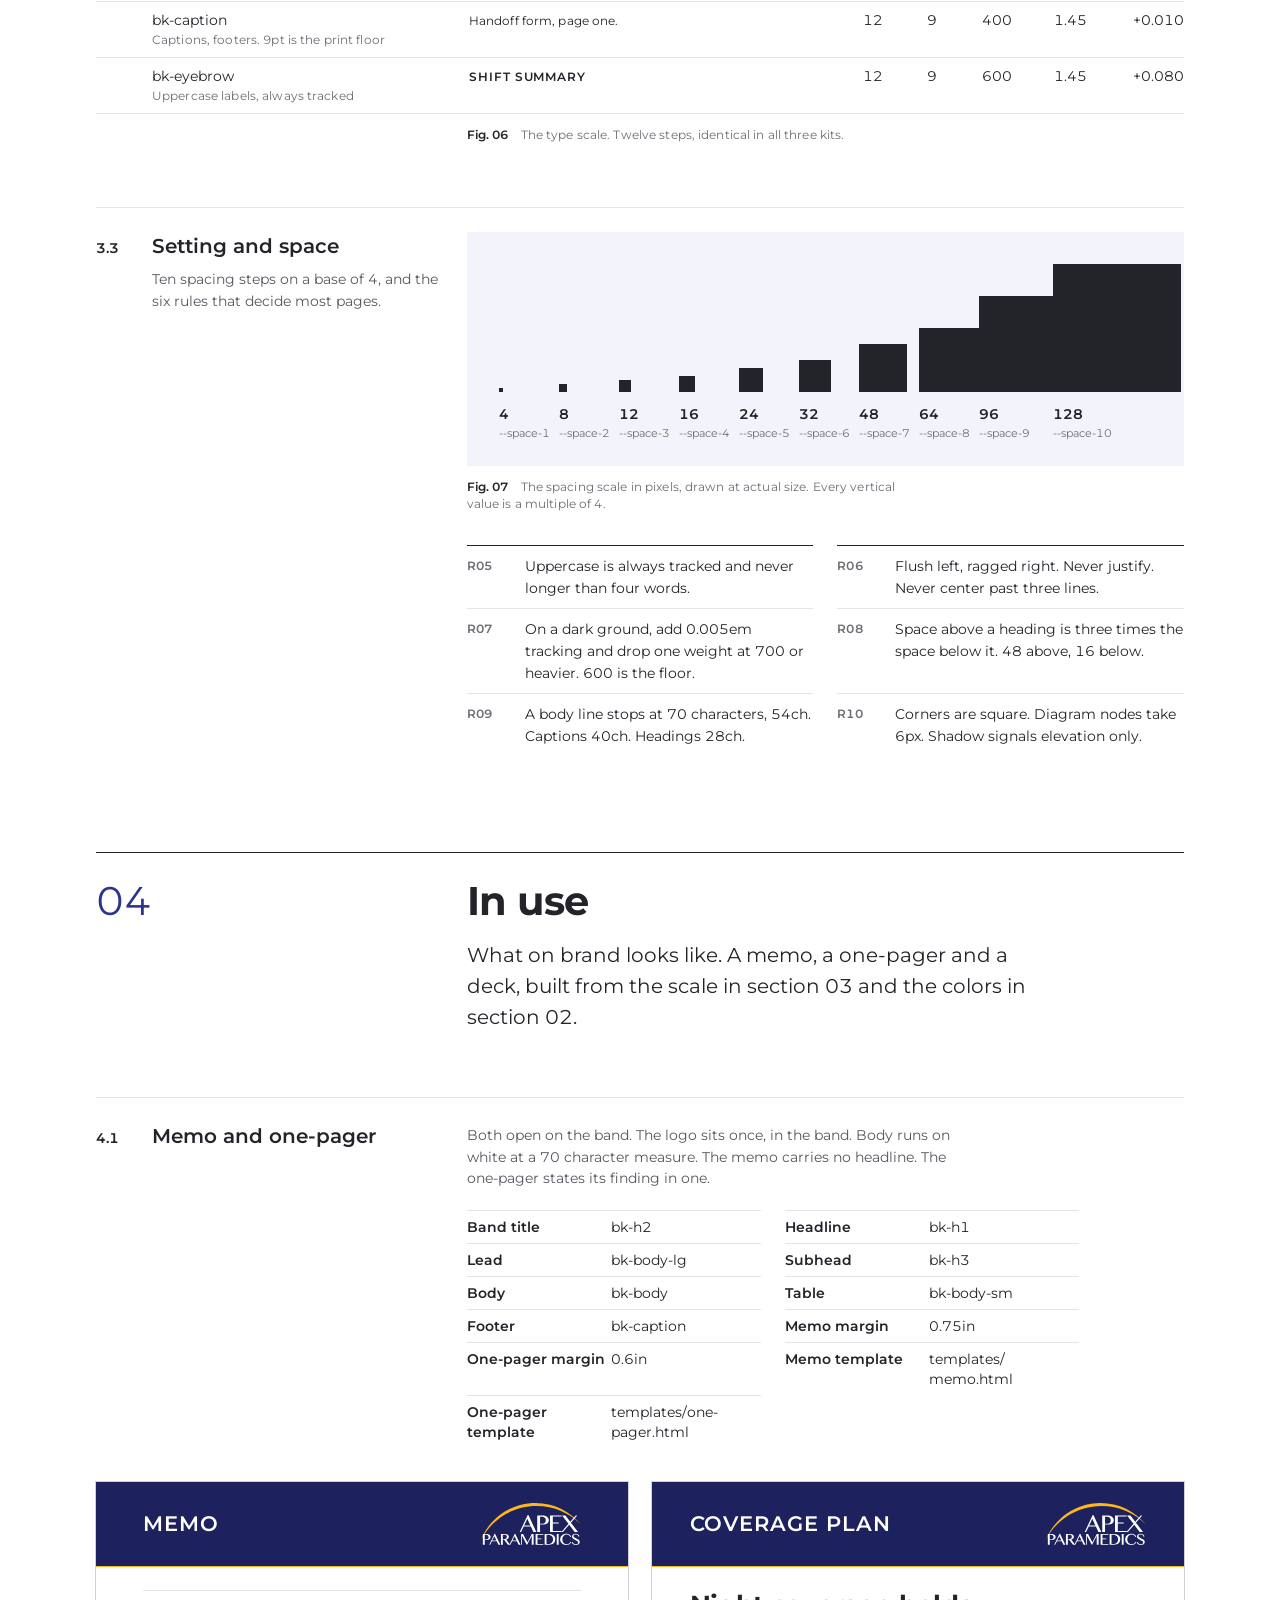
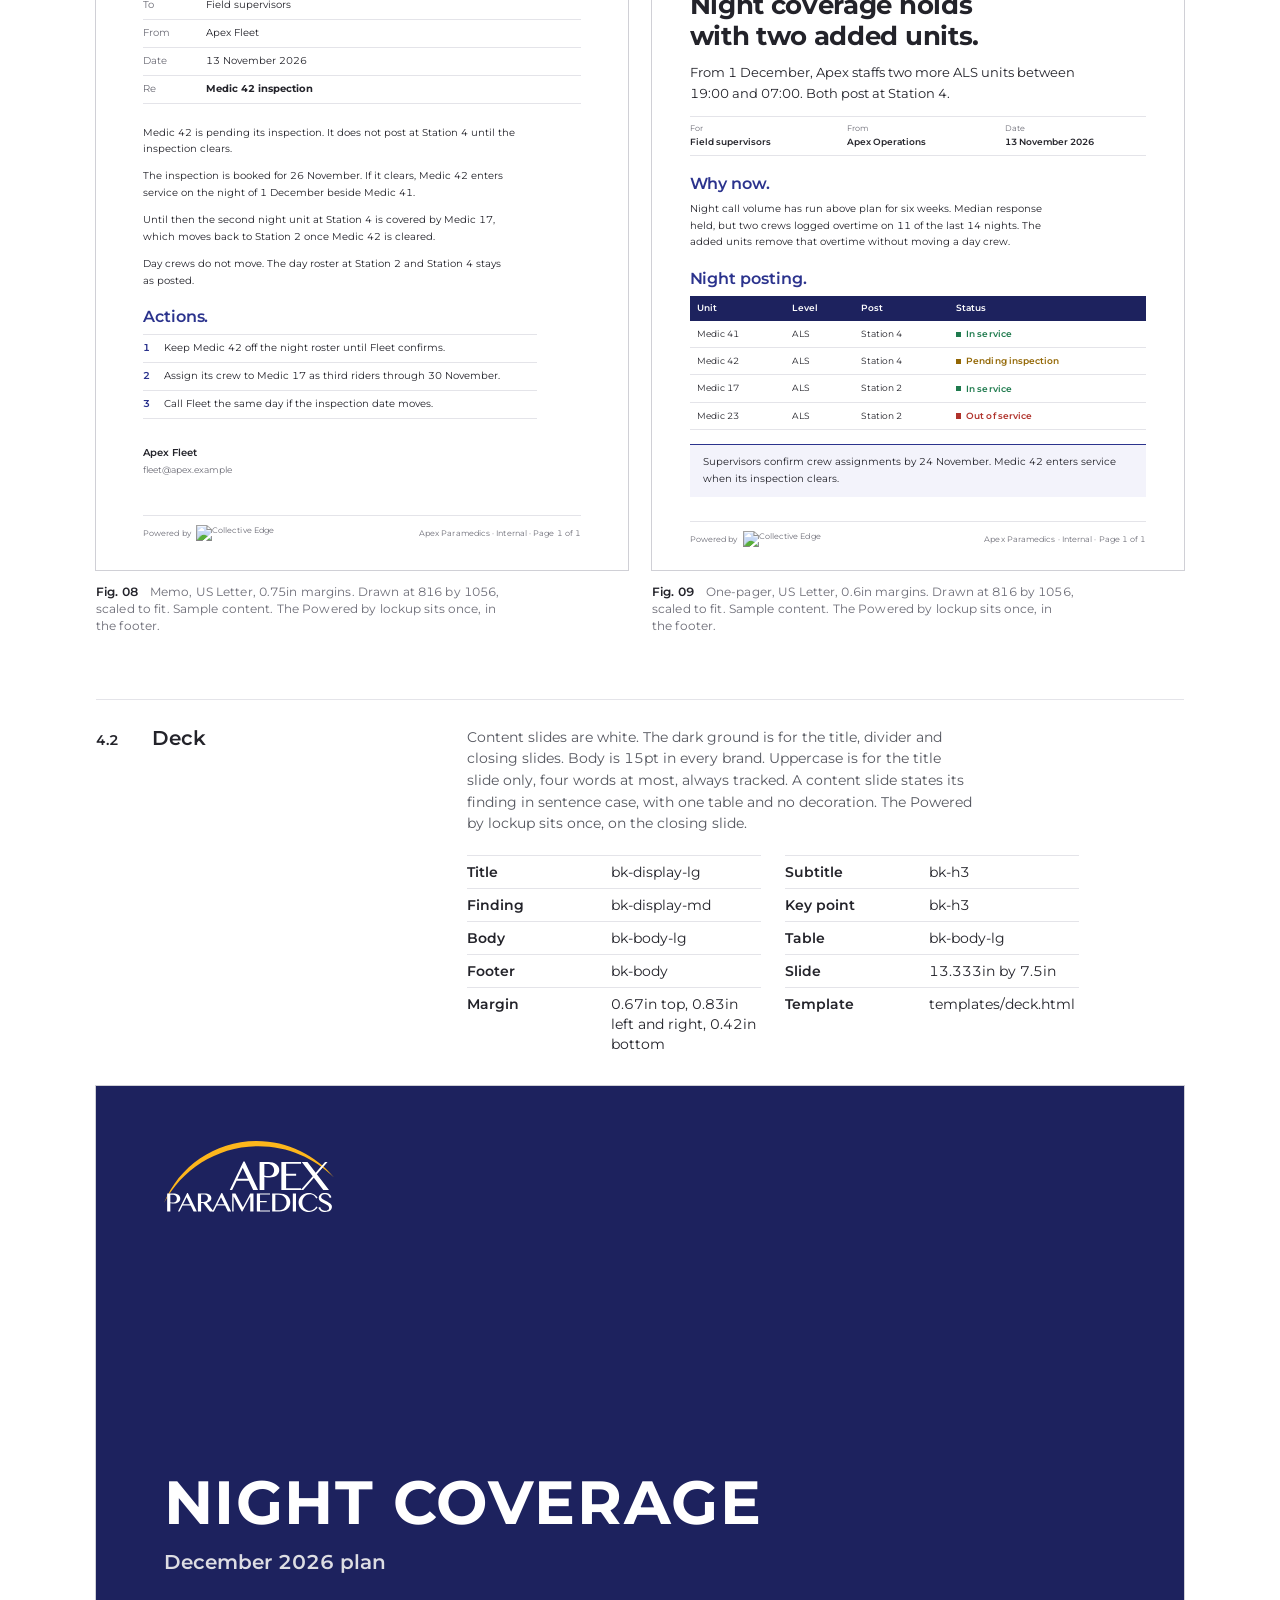
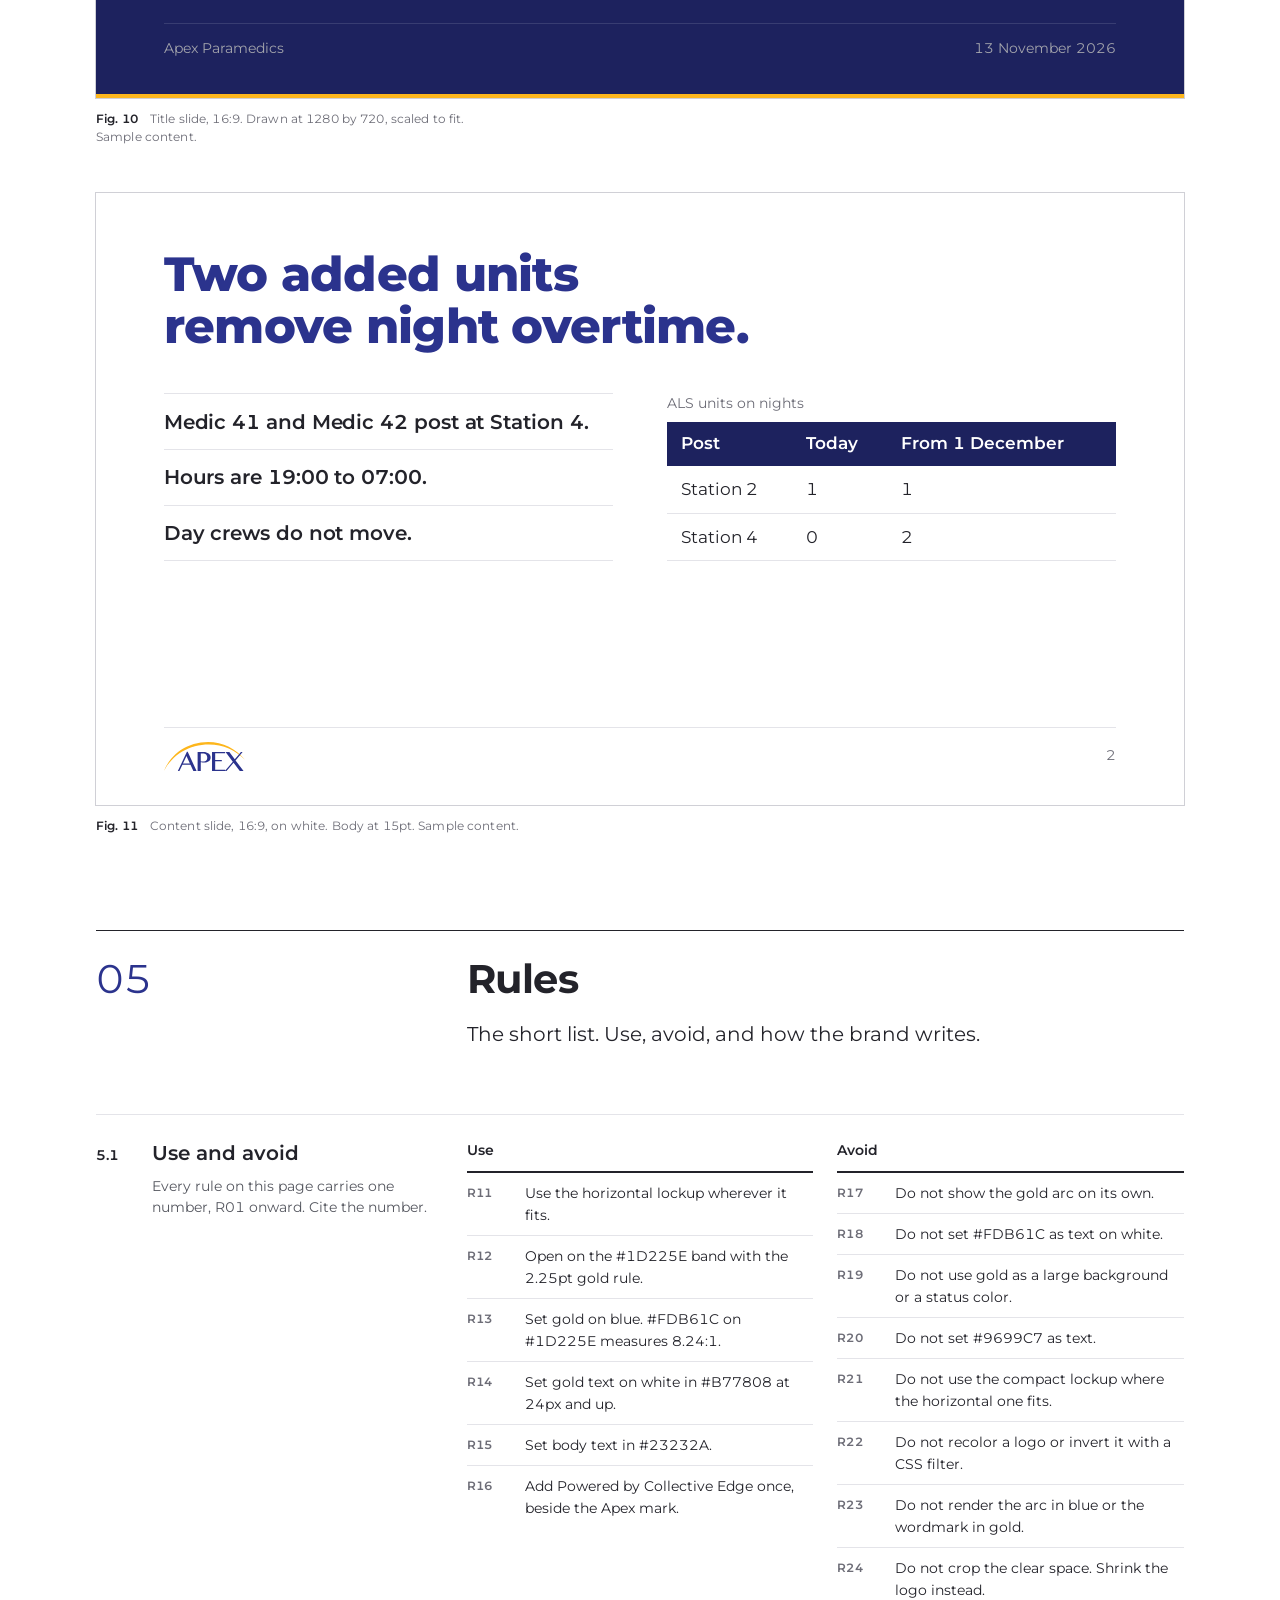
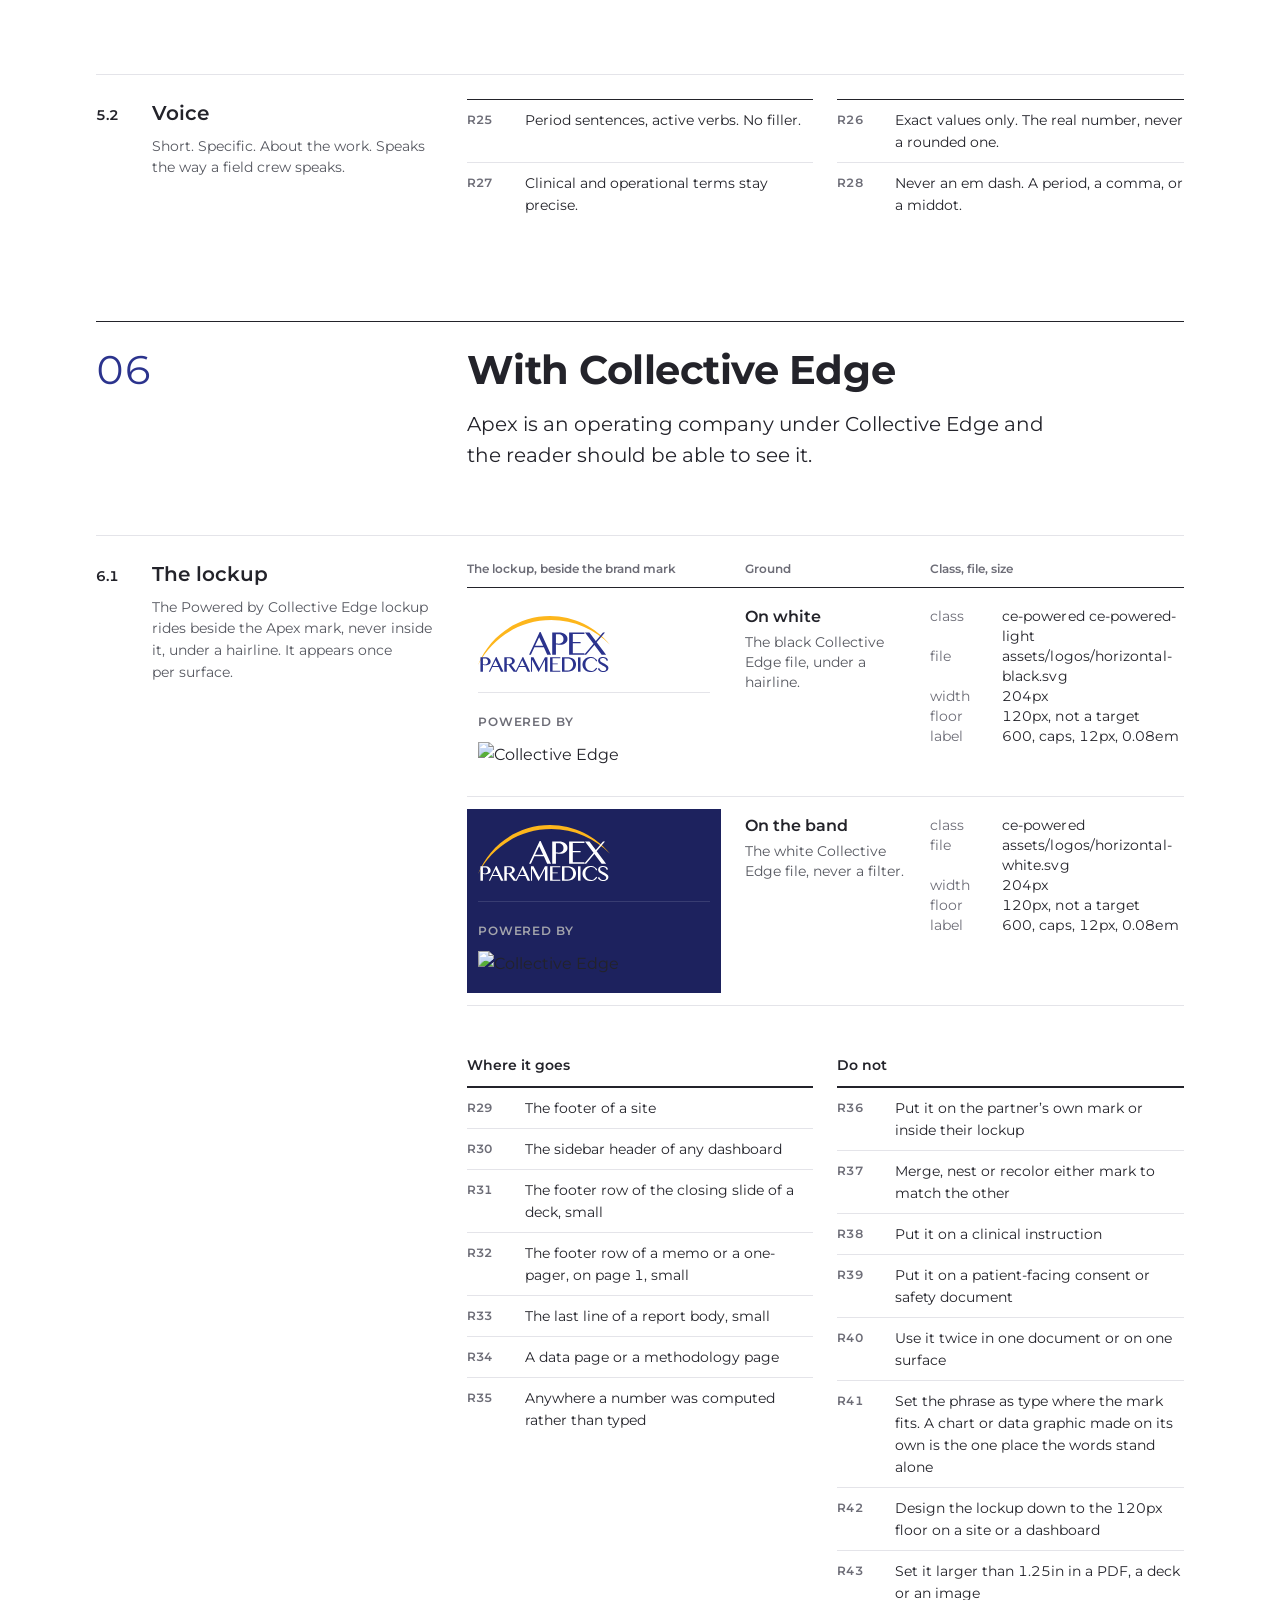
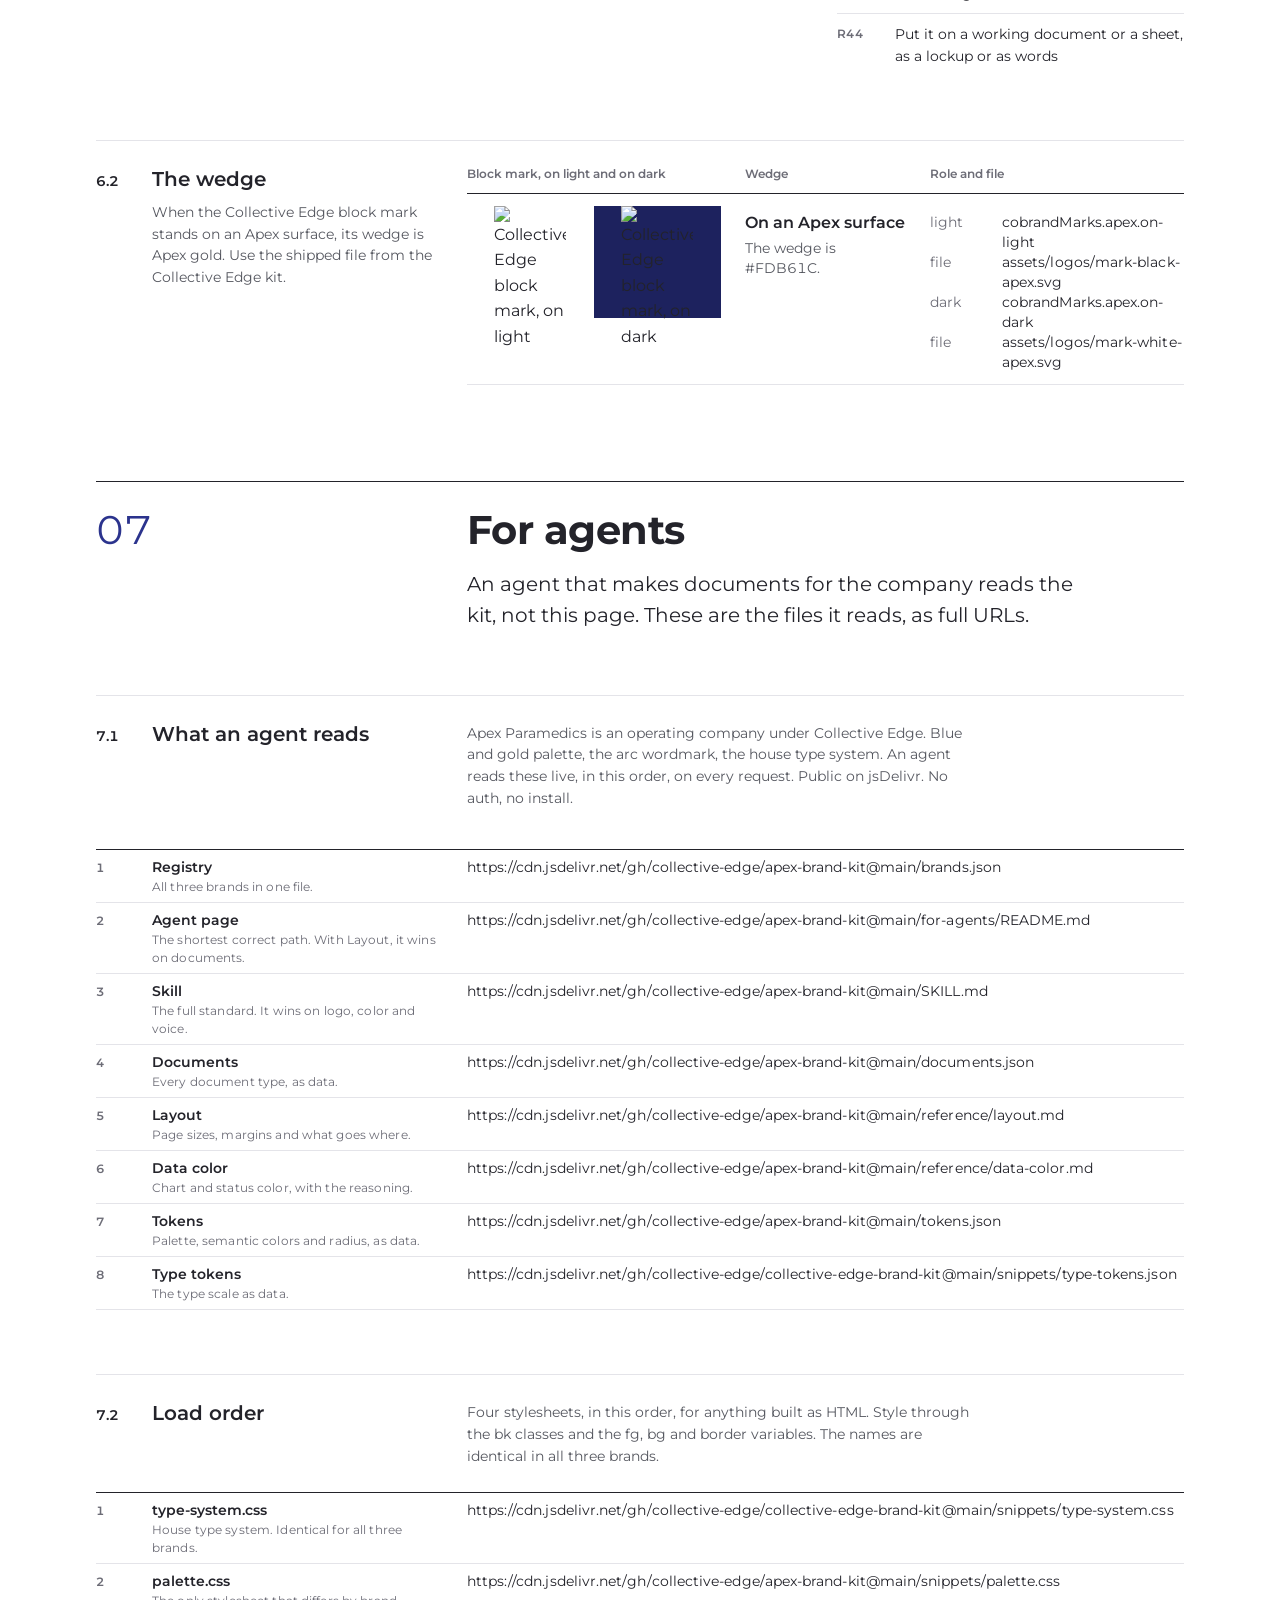
==== commit 935bf118: "Chart series is seven colors, without teal Magenta moves to slot 3. The over and under scale runs re" ====
--- a/index.html
+++ b/index.html
@@ -245,7 +245,7 @@
 .alert .sw.dk { background: var(--band); letter-spacing: 0.005em; }
 .alert .sw .dot { width: 8px; height: 8px; margin-right: 8px; }
 
-.series { display: grid; grid-template-columns: repeat(8, minmax(0, 1fr)); }
+.series { display: grid; grid-template-columns: repeat(7, minmax(0, 1fr)); }
 .series + .series { margin-top: 20px; }
 .series.seq { grid-template-columns: repeat(7, minmax(0, 1fr)); }
 .series .c { display: block; height: 44px; margin-bottom: 8px; }
@@ -690,13 +690,13 @@
       </figure></div>
   </div>
   <div class="grid sub">
-    <div class="rail"><p class="n">2.4</p><div><h3>Charts</h3><p class="note">Chart color is a separate house set of eight. A brand color is never a series color. Assign in order. Never cycle. In a scatter, four series at most on light and three on dark. Darker means more, so the ramp can carry the brand.</p></div></div>
+    <div class="rail"><p class="n">2.4</p><div><h3>Charts</h3><p class="note">Chart color is a separate house set of seven. A brand color is never a series color. Assign in order. Never cycle. In a scatter, four series at most on light and three on dark. Darker means more, so the ramp can carry the brand.</p></div></div>
     <div class="main"><figure>
         <p class="series-h">Series. Top chip on light, lower chip on the band. Hex in the same order.</p>
-        <ol class="series two"><li><span class="c" style="background:#2063E6"></span><span class="c dk" style="background:#0986E4"></span><span class="nn">1</span><span class="v" data-c>#<span class="bk-code">2063E6</span></span><span class="v" data-c>#<span class="bk-code">0986E4</span></span><span class="tk" data-c>--series-1</span></li><li><span class="c" style="background:#EB6F32"></span><span class="c dk" style="background:#FC803E"></span><span class="nn">2</span><span class="v" data-c>#<span class="bk-code">EB6F32</span></span><span class="v" data-c>#<span class="bk-code">FC803E</span></span><span class="tk" data-c>--series-2</span></li><li><span class="c" style="background:#0F9B89"></span><span class="c dk" style="background:#06BFA8"></span><span class="nn">3</span><span class="v" data-c>#<span class="bk-code">0F9B89</span></span><span class="v" data-c>#06BFA8</span><span class="tk" data-c>--series-3</span></li><li><span class="c" style="background:#7F3810"></span><span class="c dk" style="background:#AC772E"></span><span class="nn">4</span><span class="v" data-c>#<span class="bk-code">7F3810</span></span><span class="v" data-c>#<span class="bk-code">AC772E</span></span><span class="tk" data-c>--series-4</span></li><li><span class="c" style="background:#8A72F7"></span><span class="c dk" style="background:#AC94FD"></span><span class="nn">5</span><span class="v" data-c>#<span class="bk-code">8A72F7</span></span><span class="v" data-c>#<span class="bk-code">AC94FD</span></span><span class="tk" data-c>--series-5</span></li><li><span class="c" style="background:#819808"></span><span class="c dk" style="background:#B1D454"></span><span class="nn">6</span><span class="v" data-c>#819808</span><span class="v" data-c>#<span class="bk-code">B1D454</span></span><span class="tk" data-c>--series-6</span></li><li><span class="c" style="background:#259CDE"></span><span class="c dk" style="background:#74C8FC"></span><span class="nn">7</span><span class="v" data-c>#<span class="bk-code">259CDE</span></span><span class="v" data-c>#74C8FC</span><span class="tk" data-c>--series-7</span></li><li><span class="c" style="background:#B93388"></span><span class="c dk" style="background:#C4588D"></span><span class="nn">8</span><span class="v" data-c>#<span class="bk-code">B93388</span></span><span class="v" data-c>#<span class="bk-code">C4588D</span></span><span class="tk" data-c>--series-8</span></li></ol>
+        <ol class="series two"><li><span class="c" style="background:#2063E6"></span><span class="c dk" style="background:#0986E4"></span><span class="nn">1</span><span class="v" data-c>#<span class="bk-code">2063E6</span></span><span class="v" data-c>#<span class="bk-code">0986E4</span></span><span class="tk" data-c>--series-1</span></li><li><span class="c" style="background:#EB6F32"></span><span class="c dk" style="background:#FC803E"></span><span class="nn">2</span><span class="v" data-c>#<span class="bk-code">EB6F32</span></span><span class="v" data-c>#<span class="bk-code">FC803E</span></span><span class="tk" data-c>--series-2</span></li><li><span class="c" style="background:#B93388"></span><span class="c dk" style="background:#C4588D"></span><span class="nn">3</span><span class="v" data-c>#<span class="bk-code">B93388</span></span><span class="v" data-c>#<span class="bk-code">C4588D</span></span><span class="tk" data-c>--series-3</span></li><li><span class="c" style="background:#7F3810"></span><span class="c dk" style="background:#AC772E"></span><span class="nn">4</span><span class="v" data-c>#<span class="bk-code">7F3810</span></span><span class="v" data-c>#<span class="bk-code">AC772E</span></span><span class="tk" data-c>--series-4</span></li><li><span class="c" style="background:#8A72F7"></span><span class="c dk" style="background:#AC94FD"></span><span class="nn">5</span><span class="v" data-c>#<span class="bk-code">8A72F7</span></span><span class="v" data-c>#<span class="bk-code">AC94FD</span></span><span class="tk" data-c>--series-5</span></li><li><span class="c" style="background:#819808"></span><span class="c dk" style="background:#B1D454"></span><span class="nn">6</span><span class="v" data-c>#819808</span><span class="v" data-c>#<span class="bk-code">B1D454</span></span><span class="tk" data-c>--series-6</span></li><li><span class="c" style="background:#259CDE"></span><span class="c dk" style="background:#74C8FC"></span><span class="nn">7</span><span class="v" data-c>#<span class="bk-code">259CDE</span></span><span class="v" data-c>#74C8FC</span><span class="tk" data-c>--series-7</span></li></ol>
         <p class="series-h">Sequential ramp, Apex Paramedics</p>
         <ol class="series seq"><li><span class="c" style="background:#E5EAFF"></span><span class="v" data-c>#E5EAFF</span><span class="tk" data-c>--<span class="bk-code">seq-100</span></span></li><li><span class="c" style="background:#C2CFFE"></span><span class="v" data-c>#C2CFFE</span><span class="tk" data-c>--<span class="bk-code">seq-200</span></span></li><li><span class="c" style="background:#A0B1F1"></span><span class="v" data-c>#A0B1F1</span><span class="tk" data-c>--<span class="bk-code">seq-300</span></span></li><li><span class="c" style="background:#8193DE"></span><span class="v" data-c>#<span class="bk-code">8193DE</span></span><span class="tk" data-c>--<span class="bk-code">seq-400</span></span></li><li><span class="c" style="background:#6374C9"></span><span class="v" data-c>#<span class="bk-code">6374C9</span></span><span class="tk" data-c>--<span class="bk-code">seq-500</span></span></li><li><span class="c" style="background:#4452B1"></span><span class="v" data-c>#<span class="bk-code">4452B1</span></span><span class="tk" data-c>--<span class="bk-code">seq-600</span></span></li><li><span class="c" style="background:#2B338D"></span><span class="v" data-c>#<span class="bk-code">2B338D</span></span><span class="tk" data-c>--<span class="bk-code">seq-700</span></span></li></ol>
-        <figcaption><span><b>Fig. 04</b>Chart series in fixed order, one to eight, and the sequential ramp. The ramp ends on the brand.</span></figcaption>
+        <figcaption><span><b>Fig. 04</b>Chart series in fixed order, one to seven, and the sequential ramp. The ramp ends on the brand.</span></figcaption>
       </figure></div>
   </div>
 </section>
